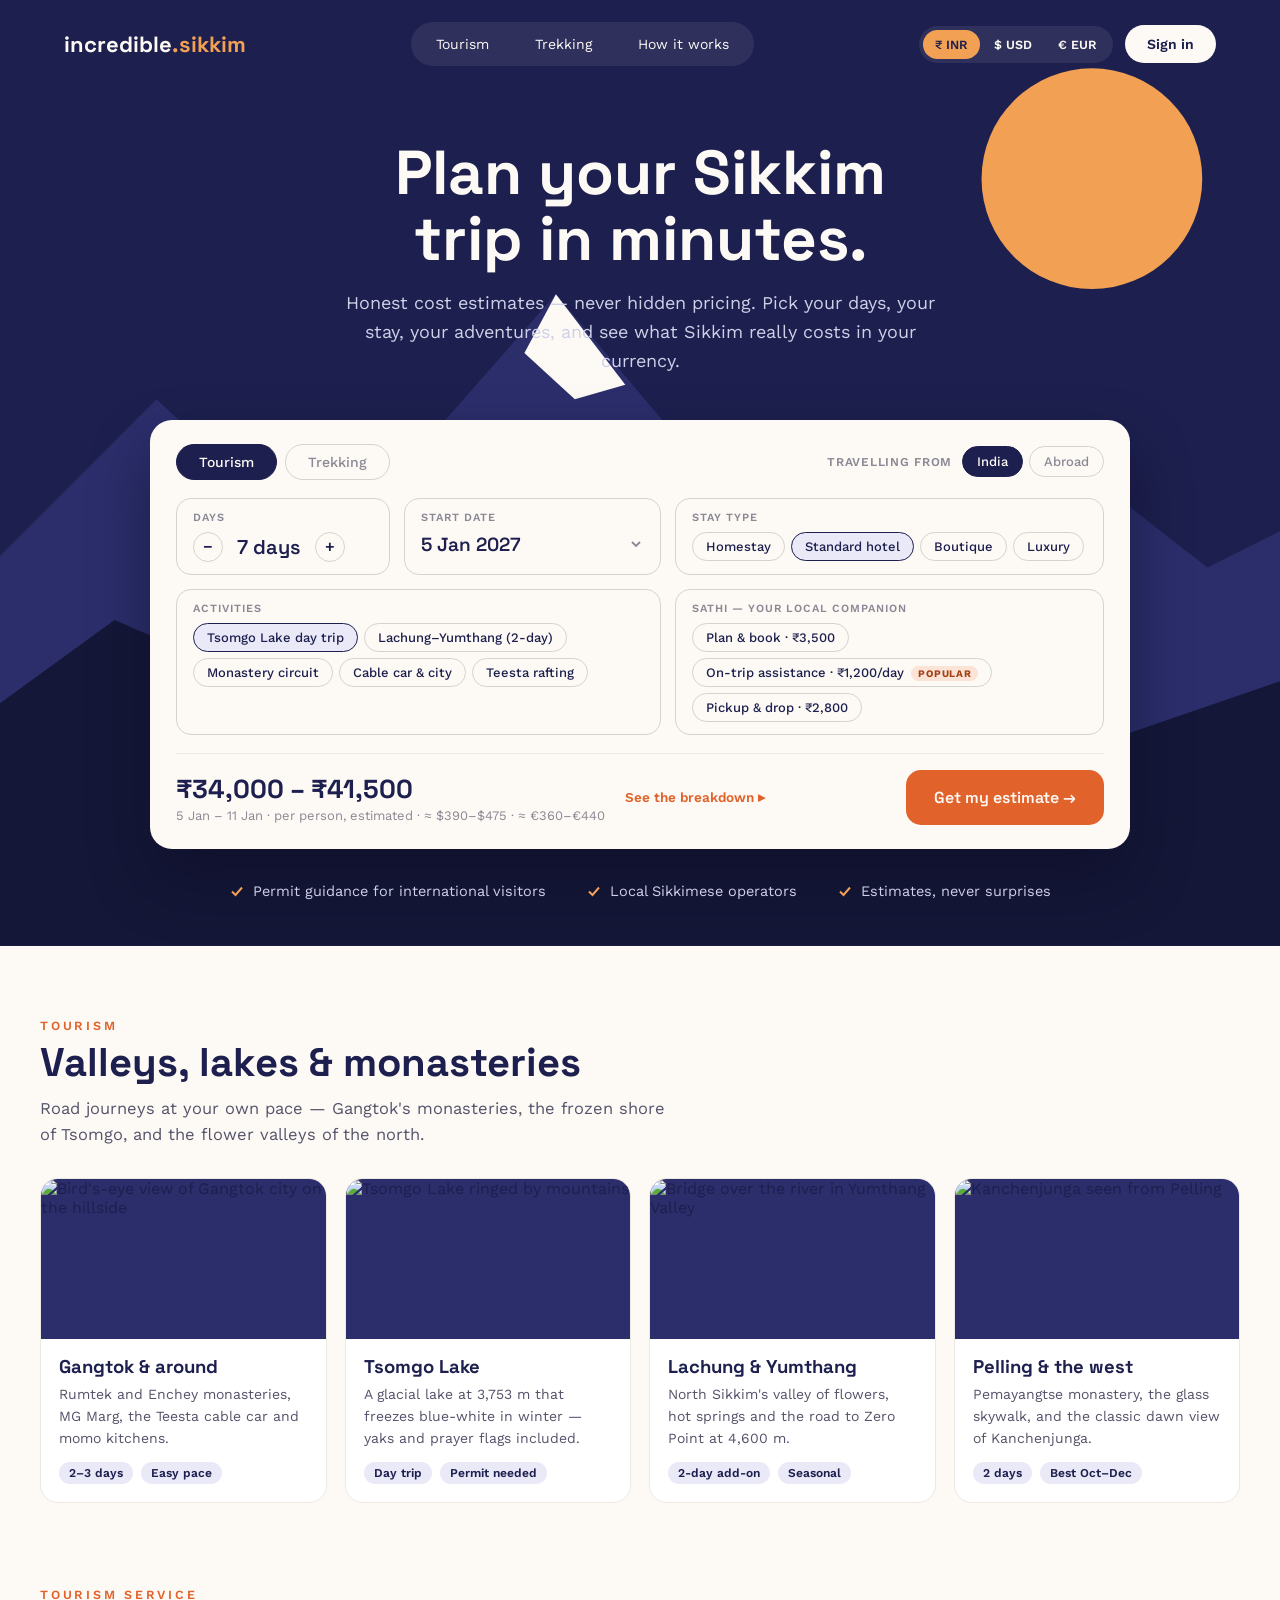
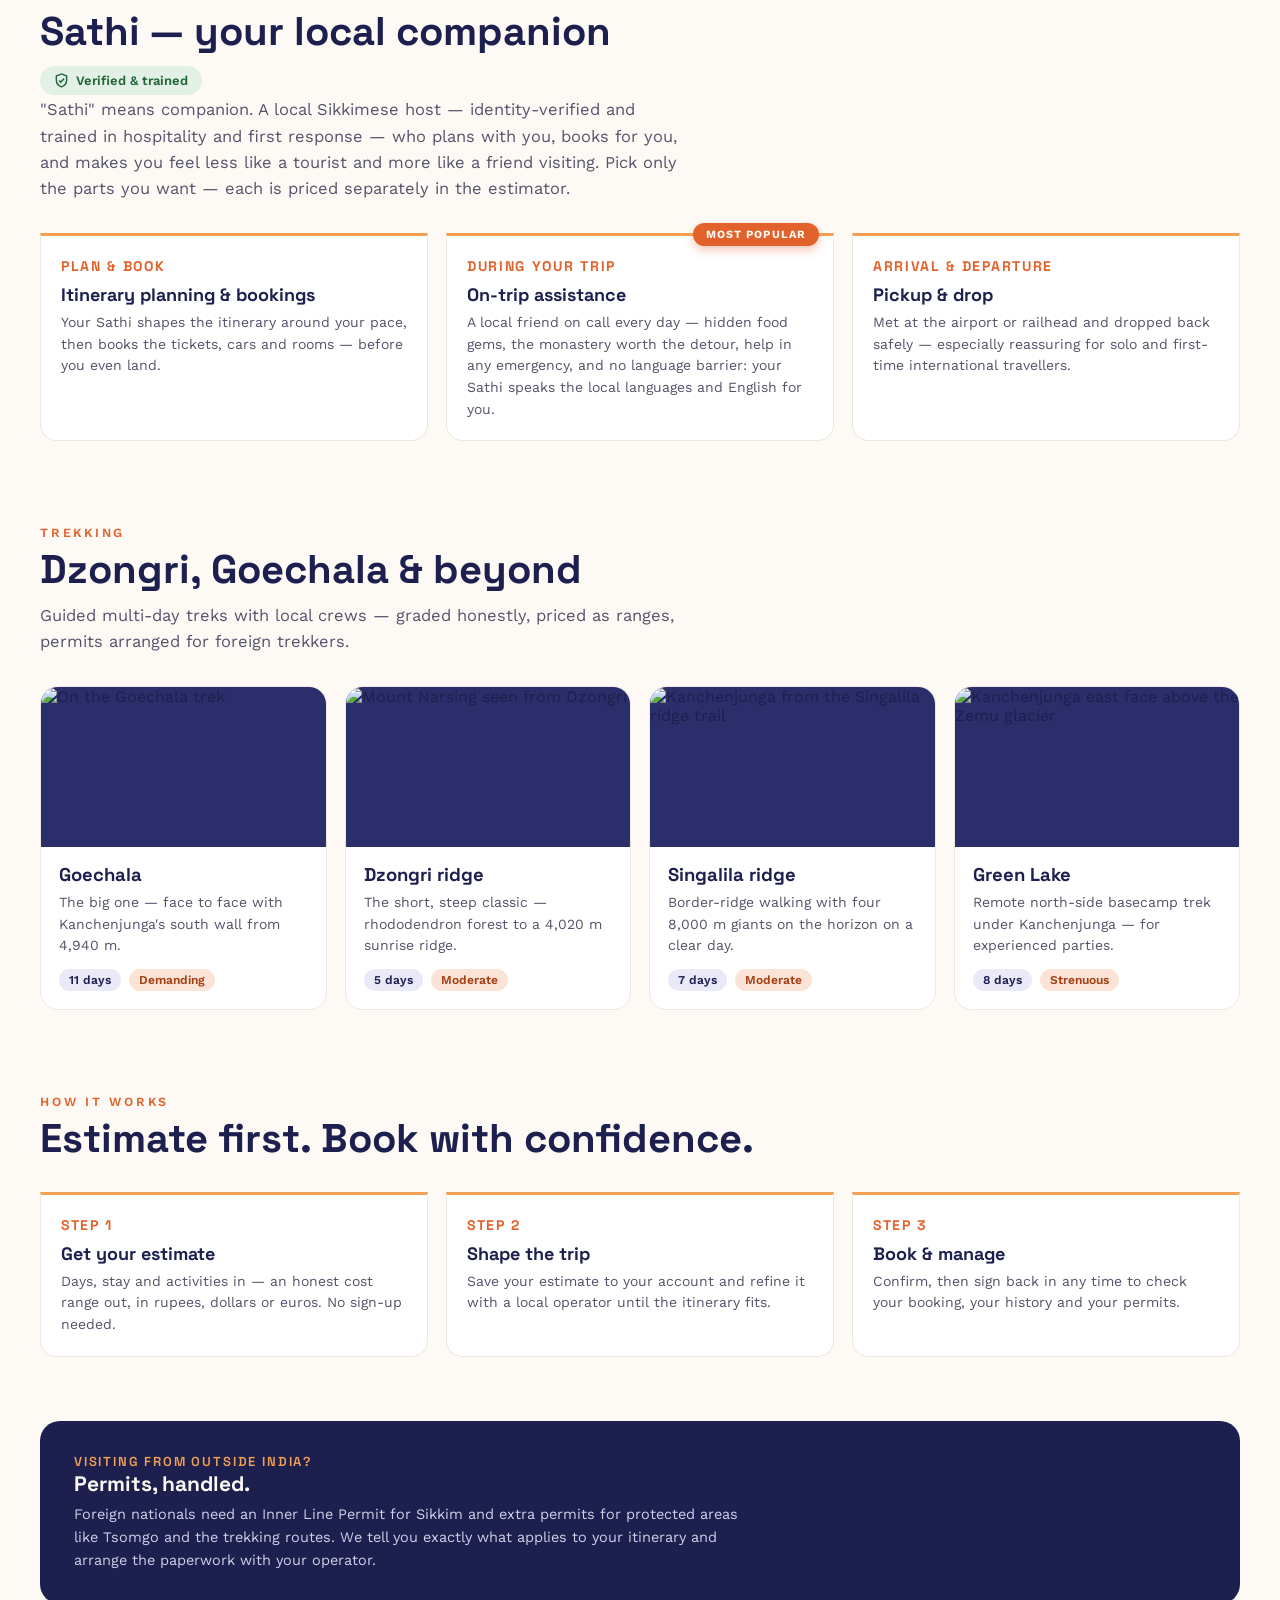
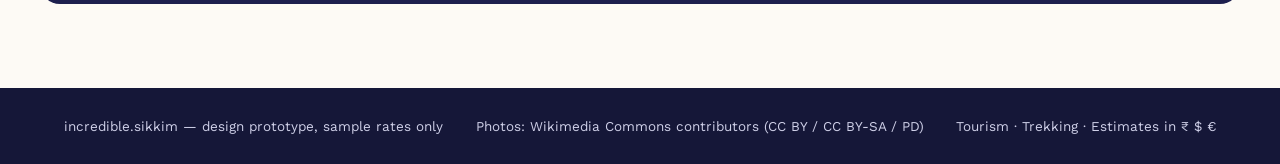
==== index.html @ 3a586e2d "Design prototype: homepage + trip cost estimator Option B (travel startup) direction: working estima" ====
<!doctype html>
<html lang="en">
<head>
<meta charset="utf-8">
<meta name="viewport" content="width=device-width, initial-scale=1">
<title>incredible.sikkim — Prototype</title>
<link rel="stylesheet" href="https://fonts.googleapis.com/css2?family=Space+Grotesk:wght@400;500;600;700&family=Work+Sans:wght@400;500;600&display=swap">
<style>
  :root {
    --night: #1d1f4e; --night-deep: #151738; --night-mid: #2b2e6b;
    --cream: #fdfaf5; --ink: #1d1f4e; --lavender: #cfd0e8;
    --sun: #f2a154; --coral: #e2622b; --line: #d5d3ce; --muted: #8a8894;
    --chip: #e9e9f7;
  }
  * { box-sizing: border-box; }
  body { margin: 0; background: var(--cream); color: var(--ink); font-family: 'Work Sans', 'Helvetica Neue', sans-serif; }
  h1, h2, h3, .num { font-family: 'Space Grotesk', sans-serif; }
  a { color: inherit; text-decoration: none; }
  button { font-family: inherit; cursor: pointer; }
  .shell { max-width: 1200px; margin: 0 auto; padding: 0 24px; }

  /* ---------- Header / hero ---------- */
  .sky { background: var(--night); color: var(--cream); position: relative; overflow: hidden; }
  .sky svg.backdrop { position: absolute; inset: 0; width: 100%; height: 100%; }
  .sky > .shell { position: relative; }
  nav { display: flex; align-items: center; justify-content: space-between; gap: 16px; padding: 22px 0; flex-wrap: wrap; }
  .wordmark { font-family: 'Space Grotesk', sans-serif; font-size: 22px; font-weight: 700; }
  .wordmark span { color: var(--sun); }
  .pills { display: flex; gap: 6px; background: rgba(253,250,245,0.08); border-radius: 999px; padding: 5px; }
  .pills a { padding: 9px 20px; border-radius: 999px; font-size: 14px; }
  .pills a:hover { background: rgba(253,250,245,0.14); }
  .nav-right { display: flex; gap: 12px; align-items: center; }
  .currency { display: flex; gap: 2px; background: rgba(253,250,245,0.08); border-radius: 999px; padding: 4px; }
  .currency button { border: 0; background: transparent; color: var(--cream); font-size: 12.5px; font-weight: 600; border-radius: 999px; padding: 7px 12px; }
  .currency button.active { background: var(--sun); color: var(--night); }
  .signin { border: 0; background: var(--cream); color: var(--night); border-radius: 999px; padding: 11px 22px; font-size: 14px; font-weight: 600; }
  .hero { text-align: center; padding: 52px 0 8px 0; display: flex; flex-direction: column; align-items: center; gap: 18px; }
  .hero h1 { font-size: clamp(38px, 5.2vw, 62px); line-height: 1.06; font-weight: 700; margin: 0; max-width: 820px; text-wrap: balance; }
  .hero p { margin: 0; font-size: 18px; line-height: 1.6; color: var(--lavender); max-width: 620px; }

  /* ---------- Estimator ---------- */
  .estimator { position: relative; background: var(--cream); color: var(--ink); border-radius: 22px; padding: 24px 26px; margin: 36px auto 0 auto; max-width: 980px; box-shadow: 0 30px 60px rgba(9,10,32,0.45); display: flex; flex-direction: column; gap: 18px; text-align: left; }
  .mode { display: flex; gap: 8px; flex-wrap: wrap; }
  .mode button, .origin button { border: 1.5px solid var(--line); background: transparent; color: var(--muted); border-radius: 999px; padding: 9px 22px; font-size: 14px; font-weight: 500; }
  .mode button.active, .origin button.active { background: var(--night); border-color: var(--night); color: var(--cream); }
  .origin { margin-left: auto; display: flex; gap: 6px; align-items: center; }
  .origin .lbl { font-size: 12px; color: var(--muted); font-weight: 600; letter-spacing: 0.06em; margin-right: 4px; }
  .origin button { padding: 7px 14px; font-size: 13px; }
  .fields { display: grid; grid-template-columns: 1fr 1.2fr 2fr; gap: 14px; }
  .field { border: 1.5px solid var(--line); border-radius: 15px; padding: 12px 16px; display: flex; flex-direction: column; gap: 8px; }
  .field .lbl { font-size: 11px; font-weight: 600; letter-spacing: 0.09em; color: var(--muted); }
  .stepper { display: flex; align-items: center; gap: 14px; }
  .stepper button { width: 30px; height: 30px; border-radius: 999px; border: 1.5px solid var(--line); background: transparent; font-size: 16px; font-weight: 600; color: var(--ink); line-height: 1; }
  .stepper .num { font-size: 20px; font-weight: 600; min-width: 64px; }
  .opts { display: flex; gap: 6px; flex-wrap: wrap; }
  .opts button { border: 1.5px solid var(--line); background: transparent; border-radius: 999px; padding: 6px 13px; font-size: 13px; font-weight: 500; color: var(--ink); }
  .opts button.active { background: var(--chip); border-color: var(--night); }
  .est-foot { display: flex; align-items: center; gap: 20px; border-top: 1.5px solid #eceae4; padding-top: 16px; flex-wrap: wrap; }
  .est-total { display: flex; flex-direction: column; gap: 2px; }
  .est-total .num { font-size: 26px; font-weight: 700; }
  .est-total .sub { font-size: 13px; color: var(--muted); }
  .breakdown-toggle { border: 0; background: transparent; font-size: 13.5px; font-weight: 600; color: var(--coral); padding: 0; }
  .cta { margin-left: auto; border: 0; background: var(--coral); color: var(--cream); border-radius: 15px; padding: 17px 28px; font-family: 'Space Grotesk', sans-serif; font-size: 16px; font-weight: 600; }
  .cta:hover { background: #c9531f; }
  .breakdown { display: none; border-top: 1.5px dashed #eceae4; padding-top: 14px; }
  .breakdown.open { display: block; }
  .breakdown table { width: 100%; border-collapse: collapse; font-size: 14px; }
  .breakdown td { padding: 5px 0; }
  .breakdown td:last-child { text-align: right; font-variant-numeric: tabular-nums; font-weight: 500; }
  .breakdown .fine { font-size: 12.5px; color: var(--muted); padding-top: 10px; line-height: 1.5; }
  .trust { position: relative; display: flex; justify-content: center; gap: 40px; padding: 34px 0 46px 0; font-size: 14.5px; color: var(--lavender); flex-wrap: wrap; }
  .trust span { display: flex; align-items: center; gap: 8px; }

  /* ---------- Content sections ---------- */
  section.block { padding: 72px 0 12px 0; }
  .block .kicker { font-size: 12.5px; letter-spacing: 0.22em; font-weight: 600; color: var(--coral); }
  .block h2 { font-size: clamp(28px, 3.4vw, 40px); margin: 8px 0 10px 0; line-height: 1.12; }
  .block .lede { font-size: 16.5px; line-height: 1.6; color: #55536a; max-width: 640px; margin: 0; }
  .cards { display: grid; grid-template-columns: repeat(auto-fit, minmax(240px, 1fr)); gap: 18px; margin-top: 30px; }
  .card { background: #fff; border: 1.5px solid #ece9e2; border-radius: 18px; overflow: hidden; display: flex; flex-direction: column; }
  .card .art { aspect-ratio: 16 / 9; display: block; width: 100%; object-fit: cover; background: var(--night-mid); }
  .card .body { padding: 16px 18px 18px 18px; display: flex; flex-direction: column; gap: 6px; }
  .card h3 { margin: 0; font-size: 18.5px; }
  .card p { margin: 0; font-size: 14px; line-height: 1.55; color: #55536a; }
  .meta { display: flex; gap: 8px; margin-top: 6px; flex-wrap: wrap; }
  .meta span { font-size: 12px; font-weight: 600; background: var(--chip); border-radius: 999px; padding: 4px 10px; }
  .meta .hard { background: #fbe3d6; color: #a33f12; }

  .steps { display: grid; grid-template-columns: repeat(auto-fit, minmax(240px, 1fr)); gap: 18px; margin-top: 30px; }
  .step { position: relative; border-top: 3px solid var(--sun); background: #fff; border-radius: 0 0 16px 16px; border-left: 1.5px solid #ece9e2; border-right: 1.5px solid #ece9e2; border-bottom: 1.5px solid #ece9e2; padding: 20px; }
  .ribbon { position: absolute; top: -13px; right: 14px; background: var(--coral); color: var(--cream); border-radius: 999px; padding: 5px 13px; font-size: 11px; font-weight: 700; letter-spacing: 0.1em; box-shadow: 0 4px 10px rgba(226,98,43,0.35); }
  .tagrow { display: flex; gap: 10px; align-items: center; margin: 12px 0 2px 0; flex-wrap: wrap; }
  .tagrow span { display: flex; align-items: center; gap: 7px; font-size: 13px; font-weight: 600; color: #23663a; background: #e2f0e6; border-radius: 999px; padding: 7px 14px; }
  .opts .pop { background: #fbe3d6; color: #a33f12; border-radius: 999px; padding: 2px 7px; font-size: 10px; font-weight: 700; letter-spacing: 0.07em; margin-left: 7px; }
  .step .n { font-family: 'Space Grotesk', sans-serif; font-weight: 700; color: var(--coral); font-size: 14px; letter-spacing: 0.12em; }
  .step h3 { margin: 8px 0 6px 0; font-size: 18px; }
  .step p { margin: 0; font-size: 14px; line-height: 1.55; color: #55536a; }

  .permits { background: var(--night); color: var(--cream); border-radius: 20px; padding: 32px 34px; margin-top: 64px; display: flex; gap: 32px; align-items: center; flex-wrap: wrap; }
  .permits h3 { margin: 0 0 6px 0; font-size: 21px; }
  .permits p { margin: 0; font-size: 14.5px; line-height: 1.6; color: var(--lavender); max-width: 680px; }
  .permits .flag { font-family: 'Space Grotesk', sans-serif; font-size: 13px; font-weight: 600; letter-spacing: 0.14em; color: var(--sun); }

  footer { margin-top: 72px; background: var(--night-deep); color: var(--lavender); }
  footer .shell { display: flex; justify-content: space-between; gap: 20px; padding: 30px 24px; font-size: 13.5px; flex-wrap: wrap; }

  .toast { position: fixed; left: 50%; bottom: 28px; transform: translateX(-50%) translateY(80px); background: var(--night); color: var(--cream); border-radius: 12px; padding: 13px 20px; font-size: 14px; box-shadow: 0 12px 30px rgba(9,10,32,0.35); opacity: 0; transition: transform 0.25s ease, opacity 0.25s ease; pointer-events: none; max-width: 90vw; }
  .toast.show { transform: translateX(-50%) translateY(0); opacity: 1; }
  @media (prefers-reduced-motion: reduce) { .toast { transition: none; } }
  button:focus-visible, a:focus-visible { outline: 2px solid var(--sun); outline-offset: 2px; }

  /* ---------- Hero photo-reveal layers ---------- */
  .sky img.reveal { position: absolute; inset: 0; width: 100%; height: 100%; object-fit: cover; object-position: center bottom; filter: brightness(0.9) saturate(1.05); display: none; }
  canvas#scratch { position: absolute; inset: 0; width: 100%; height: 100%; pointer-events: none; display: none; }

  /* ---------- Date field & calendar ---------- */
  .date-btn { border: 0; background: transparent; padding: 0; display: flex; align-items: center; justify-content: space-between; gap: 10px; color: var(--ink); text-align: left; }
  .date-btn .num { font-size: 19px; font-weight: 600; }
  .cal { position: absolute; top: calc(100% + 8px); left: 0; z-index: 40; background: #fff; border: 1.5px solid var(--line); border-radius: 16px; box-shadow: 0 18px 44px rgba(9,10,32,0.18); padding: 14px 16px; width: min(316px, calc(100vw - 72px)); }
  .cal-head { display: flex; align-items: center; justify-content: space-between; margin-bottom: 4px; }
  .cal-head button { border: 1.5px solid var(--line); background: transparent; border-radius: 999px; width: 28px; height: 28px; font-size: 15px; line-height: 1; color: var(--ink); }
  .cal-title { font-family: 'Space Grotesk', sans-serif; font-weight: 600; font-size: 15px; }
  .cal-season { font-size: 12px; font-weight: 600; margin: 2px 0 8px 0; display: flex; gap: 8px; align-items: center; }
  .cal-season .badge { border-radius: 999px; padding: 3px 10px; background: var(--chip); }
  .cal-season .badge.peak { background: #fbe3d6; color: #a33f12; }
  .cal-season .badge.low { background: #e2f0e6; color: #23663a; }
  .cal-grid { display: grid; grid-template-columns: repeat(7, 1fr); gap: 2px; }
  .cal-grid .dow { font-size: 10.5px; font-weight: 600; color: var(--muted); text-align: center; padding: 4px 0; letter-spacing: 0.05em; }
  .cal-grid .dow.we, .cal-grid button.we { color: #a33f12; }
  .cal-grid button { border: 0; background: transparent; border-radius: 9px; font-size: 13px; padding: 7px 0; color: var(--ink); font-variant-numeric: tabular-nums; }
  .cal-grid button.we { background: #fdf1e9; }
  .cal-grid button:hover { outline: 1.5px solid var(--night); }
  .cal-grid button.sel { background: var(--night); color: var(--cream); }
  .cal-grid button:disabled { color: #c9c6bd; background: transparent; }
  .cal-foot { font-size: 11.5px; color: var(--muted); margin-top: 8px; line-height: 1.5; }

  @media (max-width: 860px) {
    .fields { grid-template-columns: 1fr; }
    .fields > .field { grid-column: auto !important; }
    .origin { margin-left: 0; }
    .pills { order: 3; width: 100%; justify-content: center; }
    .trust { gap: 18px; }
  }
  @media (max-width: 560px) {
    .shell { padding-left: 18px; padding-right: 18px; }
    nav { padding: 16px 0; gap: 10px; }
    .pills a { padding: 8px 14px; font-size: 13px; }
    .currency button { padding: 6px 9px; font-size: 11.5px; }
    .signin { padding: 10px 16px; font-size: 13.5px; }
    .hero { padding-top: 34px; gap: 14px; }
    .hero p { font-size: 16px; }
    .estimator { padding: 18px 16px; margin-top: 28px; border-radius: 18px; }
    .origin .lbl { display: none; }
    .est-foot { flex-direction: column; align-items: stretch; gap: 12px; }
    .breakdown-toggle { text-align: left; }
    .cta { margin-left: 0; text-align: center; }
    .trust { flex-direction: column; align-items: flex-start; gap: 12px; padding: 26px 0 34px 0; }
    section.block { padding: 52px 0 8px 0; }
    .permits { padding: 24px 22px; margin-top: 44px; }
    footer .shell { flex-direction: column; gap: 8px; }
  }
</style>
</head>
<body>

<div class="sky">
  <svg class="backdrop" viewBox="0 0 1440 900" preserveAspectRatio="xMidYMax slice" xmlns="http://www.w3.org/2000/svg" aria-hidden="true">
    <rect width="1440" height="900" fill="#1d1f4e"></rect>
    <circle cx="1150" cy="170" r="105" fill="#f2a154"></circle>
    <path d="M0 640 L260 380 L420 530 L640 280 L860 540 L1080 400 L1260 540 L1440 450 L1440 900 L0 900 Z" fill="#2b2e6b"></path>
    <path d="M640 280 L706 366 L658 380 L610 336 Z" fill="#fdfaf5"></path>
    <path d="M0 750 L220 590 L520 720 L820 580 L1120 720 L1440 610 L1440 900 L0 900 Z" fill="#151738"></path>
  </svg>
  <img class="reveal" id="reveal-img" alt="" aria-hidden="true">
  <canvas id="scratch" aria-hidden="true"></canvas>

  <div class="shell">
    <nav>
      <div class="wordmark">incredible<span>.sikkim</span></div>
      <div class="pills">
        <a href="#tourism">Tourism</a>
        <a href="#trekking">Trekking</a>
        <a href="#how">How it works</a>
      </div>
      <div class="nav-right">
        <div class="currency" role="group" aria-label="Currency">
          <button data-cur="INR" class="active">₹ INR</button>
          <button data-cur="USD">$ USD</button>
          <button data-cur="EUR">€ EUR</button>
        </div>
        <button class="signin" id="signin">Sign in</button>
      </div>
    </nav>

    <div class="hero">
      <h1>Plan your Sikkim trip in&nbsp;minutes.</h1>
      <p>Honest cost estimates — never hidden pricing. Pick your days, your stay, your adventures, and see what Sikkim really costs in your currency.</p>
    </div>

    <div class="estimator" id="estimator">
      <div style="display: flex; flex-wrap: wrap; gap: 10px; align-items: center;">
        <div class="mode" role="group" aria-label="Trip type">
          <button data-mode="tourism" class="active">Tourism</button>
          <button data-mode="trekking">Trekking</button>
        </div>
        <div class="origin" role="group" aria-label="Travelling from">
          <span class="lbl">TRAVELLING FROM</span>
          <button data-origin="india" class="active">India</button>
          <button data-origin="abroad">Abroad</button>
        </div>
      </div>

      <div class="fields">
        <div class="field">
          <span class="lbl">DAYS</span>
          <div class="stepper">
            <button id="days-minus" aria-label="Fewer days">−</button>
            <span class="num" id="days-num">7 days</span>
            <button id="days-plus" aria-label="More days">+</button>
          </div>
        </div>
        <div class="field" id="date-field" style="position: relative;">
          <span class="lbl">START DATE</span>
          <button class="date-btn" id="date-btn" aria-haspopup="dialog">
            <span class="num" id="date-txt">—</span>
            <svg width="16" height="16" viewBox="0 0 16 16" xmlns="http://www.w3.org/2000/svg" aria-hidden="true"><path d="M4 6 L8 10 L12 6" fill="none" stroke="#8a8894" stroke-width="1.8"></path></svg>
          </button>
          <div class="cal" id="cal" hidden></div>
        </div>
        <div class="field">
          <span class="lbl">STAY TYPE</span>
          <div class="opts" id="stay-opts"></div>
        </div>
        <div class="field" id="act-field">
          <span class="lbl" id="act-label">ACTIVITIES</span>
          <div class="opts" id="act-opts"></div>
        </div>
        <div class="field" id="comp-field">
          <span class="lbl">SATHI — YOUR LOCAL COMPANION</span>
          <div class="opts" id="comp-opts"></div>
        </div>
      </div>

      <div class="est-foot">
        <div class="est-total">
          <span class="num" id="est-range">—</span>
          <span class="sub" id="est-sub">per person, estimated</span>
        </div>
        <button class="breakdown-toggle" id="bd-toggle">See the breakdown ▸</button>
        <button class="cta" id="cta">Get my estimate →</button>
      </div>

      <div class="breakdown" id="breakdown">
        <table id="bd-table"></table>
        <div class="fine">Estimates only — real trips vary with season, group size and operator. Figures in this prototype are sample rates; currency conversion is approximate. Exact quotes come from local operators when you book.</div>
      </div>
    </div>

    <div class="trust">
      <span><svg width="16" height="16" viewBox="0 0 16 16" xmlns="http://www.w3.org/2000/svg" aria-hidden="true"><path d="M3 8.5 L6.5 12 L13 4.5" fill="none" stroke="#f2a154" stroke-width="2"></path></svg>Permit guidance for international visitors</span>
      <span><svg width="16" height="16" viewBox="0 0 16 16" xmlns="http://www.w3.org/2000/svg" aria-hidden="true"><path d="M3 8.5 L6.5 12 L13 4.5" fill="none" stroke="#f2a154" stroke-width="2"></path></svg>Local Sikkimese operators</span>
      <span><svg width="16" height="16" viewBox="0 0 16 16" xmlns="http://www.w3.org/2000/svg" aria-hidden="true"><path d="M3 8.5 L6.5 12 L13 4.5" fill="none" stroke="#f2a154" stroke-width="2"></path></svg>Estimates, never surprises</span>
    </div>
  </div>
</div>

<section class="block shell" id="tourism">
  <div class="kicker">TOURISM</div>
  <h2>Valleys, lakes &amp; monasteries</h2>
  <p class="lede">Road journeys at your own pace — Gangtok's monasteries, the frozen shore of Tsomgo, and the flower valleys of the north.</p>
  <div class="cards">
    <div class="card">
      <img class="art" loading="lazy" alt="Bird's-eye view of Gangtok city on the hillside" src="https://upload.wikimedia.org/wikipedia/commons/thumb/9/9e/Bird%27s_eye_view_of_Gangtok_City_from_Ganeshtok.jpg/960px-Bird%27s_eye_view_of_Gangtok_City_from_Ganeshtok.jpg">
      <div class="body">
        <h3>Gangtok &amp; around</h3>
        <p>Rumtek and Enchey monasteries, MG Marg, the Teesta cable car and momo kitchens.</p>
        <div class="meta"><span>2–3 days</span><span>Easy pace</span></div>
      </div>
    </div>
    <div class="card">
      <img class="art" loading="lazy" alt="Tsomgo Lake ringed by mountains" src="https://upload.wikimedia.org/wikipedia/commons/thumb/9/9c/Tsomgo_Lake_%28Changu_Lake%29%2C_East_Sikkim%2C4.jpg/960px-Tsomgo_Lake_%28Changu_Lake%29%2C_East_Sikkim%2C4.jpg">
      <div class="body">
        <h3>Tsomgo Lake</h3>
        <p>A glacial lake at 3,753 m that freezes blue-white in winter — yaks and prayer flags included.</p>
        <div class="meta"><span>Day trip</span><span>Permit needed</span></div>
      </div>
    </div>
    <div class="card">
      <img class="art" loading="lazy" alt="Bridge over the river in Yumthang Valley" src="https://upload.wikimedia.org/wikipedia/commons/thumb/2/2d/Bridge_over_the_river_in_Yumthang_Valley%2C_North_Sikkim%2C_India.jpg/960px-Bridge_over_the_river_in_Yumthang_Valley%2C_North_Sikkim%2C_India.jpg">
      <div class="body">
        <h3>Lachung &amp; Yumthang</h3>
        <p>North Sikkim's valley of flowers, hot springs and the road to Zero Point at 4,600 m.</p>
        <div class="meta"><span>2-day add-on</span><span>Seasonal</span></div>
      </div>
    </div>
    <div class="card">
      <img class="art" loading="lazy" alt="Kanchenjunga seen from Pelling" src="https://upload.wikimedia.org/wikipedia/commons/thumb/b/be/Kanchenjunga_View_from_Pelling_Hotel.jpg/960px-Kanchenjunga_View_from_Pelling_Hotel.jpg">
      <div class="body">
        <h3>Pelling &amp; the west</h3>
        <p>Pemayangtse monastery, the glass skywalk, and the classic dawn view of Kanchenjunga.</p>
        <div class="meta"><span>2 days</span><span>Best Oct–Dec</span></div>
      </div>
    </div>
  </div>
</section>

<section class="block shell" id="sathi">
  <div class="kicker">TOURISM SERVICE</div>
  <h2>Sathi — your local companion</h2>
  <div class="tagrow">
    <span><svg width="15" height="15" viewBox="0 0 16 16" xmlns="http://www.w3.org/2000/svg" aria-hidden="true"><path d="M8 1 L13.5 3.2 V7.4 C13.5 11 11.2 13.6 8 14.8 C4.8 13.6 2.5 11 2.5 7.4 V3.2 Z" fill="none" stroke="#23663a" stroke-width="1.5"></path><path d="M5.4 8 L7.2 9.8 L10.7 6" fill="none" stroke="#23663a" stroke-width="1.6"></path></svg>Verified &amp; trained</span>
  </div>
  <p class="lede">"Sathi" means companion. A local Sikkimese host — identity-verified and trained in hospitality and first response — who plans with you, books for you, and makes you feel less like a tourist and more like a friend visiting. Pick only the parts you want — each is priced separately in the estimator.</p>
  <div class="steps">
    <div class="step">
      <span class="n">PLAN &amp; BOOK</span>
      <h3>Itinerary planning &amp; bookings</h3>
      <p>Your Sathi shapes the itinerary around your pace, then books the tickets, cars and rooms — before you even land.</p>
    </div>
    <div class="step">
      <span class="ribbon">MOST POPULAR</span>
      <span class="n">DURING YOUR TRIP</span>
      <h3>On-trip assistance</h3>
      <p>A local friend on call every day — hidden food gems, the monastery worth the detour, help in any emergency, and no language barrier: your Sathi speaks the local languages and English for you.</p>
    </div>
    <div class="step">
      <span class="n">ARRIVAL &amp; DEPARTURE</span>
      <h3>Pickup &amp; drop</h3>
      <p>Met at the airport or railhead and dropped back safely — especially reassuring for solo and first-time international travellers.</p>
    </div>
  </div>
</section>

<section class="block shell" id="trekking">
  <div class="kicker">TREKKING</div>
  <h2>Dzongri, Goechala &amp; beyond</h2>
  <p class="lede">Guided multi-day treks with local crews — graded honestly, priced as ranges, permits arranged for foreign trekkers.</p>
  <div class="cards">
    <div class="card">
      <img class="art" loading="lazy" alt="On the Goechala trek" src="https://upload.wikimedia.org/wikipedia/commons/thumb/3/32/Goechala_Trek.jpg/960px-Goechala_Trek.jpg">
      <div class="body">
        <h3>Goechala</h3>
        <p>The big one — face to face with Kanchenjunga's south wall from 4,940 m.</p>
        <div class="meta"><span>11 days</span><span class="hard">Demanding</span></div>
      </div>
    </div>
    <div class="card">
      <img class="art" loading="lazy" alt="Mount Narsing seen from Dzongri" src="https://upload.wikimedia.org/wikipedia/commons/thumb/d/d0/Mt._Narsing_from_Dzongri_DSC04018.jpg/960px-Mt._Narsing_from_Dzongri_DSC04018.jpg">
      <div class="body">
        <h3>Dzongri ridge</h3>
        <p>The short, steep classic — rhododendron forest to a 4,020 m sunrise ridge.</p>
        <div class="meta"><span>5 days</span><span class="hard">Moderate</span></div>
      </div>
    </div>
    <div class="card">
      <img class="art" loading="lazy" alt="Kanchenjunga from the Singalila ridge trail" src="https://upload.wikimedia.org/wikipedia/commons/thumb/b/b3/Mt._Kangchenjunga%2C_Singalila_Ridge_Trail_%288717542696%29.jpg/960px-Mt._Kangchenjunga%2C_Singalila_Ridge_Trail_%288717542696%29.jpg">
      <div class="body">
        <h3>Singalila ridge</h3>
        <p>Border-ridge walking with four 8,000 m giants on the horizon on a clear day.</p>
        <div class="meta"><span>7 days</span><span class="hard">Moderate</span></div>
      </div>
    </div>
    <div class="card">
      <img class="art" loading="lazy" alt="Kanchenjunga east face above the Zemu glacier" src="https://upload.wikimedia.org/wikipedia/commons/thumb/c/cd/Kangchenjunga_East_Face_from_Zemu_Glacier.jpg/960px-Kangchenjunga_East_Face_from_Zemu_Glacier.jpg">
      <div class="body">
        <h3>Green Lake</h3>
        <p>Remote north-side basecamp trek under Kanchenjunga — for experienced parties.</p>
        <div class="meta"><span>8 days</span><span class="hard">Strenuous</span></div>
      </div>
    </div>
  </div>
</section>

<section class="block shell" id="how">
  <div class="kicker">HOW IT WORKS</div>
  <h2>Estimate first. Book with confidence.</h2>
  <div class="steps">
    <div class="step">
      <span class="n">STEP 1</span>
      <h3>Get your estimate</h3>
      <p>Days, stay and activities in — an honest cost range out, in rupees, dollars or euros. No sign-up needed.</p>
    </div>
    <div class="step">
      <span class="n">STEP 2</span>
      <h3>Shape the trip</h3>
      <p>Save your estimate to your account and refine it with a local operator until the itinerary fits.</p>
    </div>
    <div class="step">
      <span class="n">STEP 3</span>
      <h3>Book &amp; manage</h3>
      <p>Confirm, then sign back in any time to check your booking, your history and your permits.</p>
    </div>
  </div>

  <div class="permits">
    <div>
      <div class="flag">VISITING FROM OUTSIDE INDIA?</div>
      <h3>Permits, handled.</h3>
      <p>Foreign nationals need an Inner Line Permit for Sikkim and extra permits for protected areas like Tsomgo and the trekking routes. We tell you exactly what applies to your itinerary and arrange the paperwork with your operator.</p>
    </div>
  </div>
</section>

<footer>
  <div class="shell">
    <span>incredible.sikkim — design prototype, sample rates only</span>
    <span>Photos: Wikimedia Commons contributors (CC BY / CC BY-SA / PD)</span>
    <span>Tourism · Trekking · Estimates in ₹ $ €</span>
  </div>
</footer>

<div class="toast" id="toast" role="status"></div>

<script>
  var start = new Date(); start.setDate(start.getDate() + 30);
  var state = { mode: 'tourism', origin: 'india', days: 7, currency: 'INR', stay: 'standard', acts: ['tsomgo'], comp: [], start: start, calMonth: new Date(start.getFullYear(), start.getMonth(), 1) };

  // Sample seasonal pricing: monthly factor on stay + daily costs, weekends +15%.
  var SEASON = [
    { f: 0.90, tag: 'Quiet winter', cls: 'low' },  { f: 0.90, tag: 'Quiet winter', cls: 'low' },
    { f: 1.10, tag: 'Rhododendron spring', cls: '' }, { f: 1.15, tag: 'Spring peak', cls: 'peak' },
    { f: 1.10, tag: 'Late spring', cls: '' },      { f: 0.85, tag: 'Monsoon', cls: 'low' },
    { f: 0.80, tag: 'Monsoon', cls: 'low' },       { f: 0.80, tag: 'Monsoon', cls: 'low' },
    { f: 1.00, tag: 'Clearing skies', cls: '' },   { f: 1.25, tag: 'Autumn peak', cls: 'peak' },
    { f: 1.20, tag: 'Autumn peak', cls: 'peak' },  { f: 1.10, tag: 'Festive winter', cls: '' }
  ];
  var WEEKEND_FACTOR = 1.15;

  var COMPANION = [
    { id: 'plan', label: 'Plan & book', cost: 3500, perDay: false },
    { id: 'assist', label: 'On-trip assistance', cost: 1200, perDay: true },
    { id: 'pickup', label: 'Pickup & drop', cost: 2800, perDay: false }
  ];

  var STAYS = {
    tourism: [
      { id: 'homestay', label: 'Homestay', perNight: 2200 },
      { id: 'standard', label: 'Standard hotel', perNight: 3800 },
      { id: 'boutique', label: 'Boutique', perNight: 7000 },
      { id: 'luxury', label: 'Luxury', perNight: 13000 }
    ],
    trekking: [
      { id: 'camp-std', label: 'Standard camp', perNight: 4800 },
      { id: 'camp-comfort', label: 'Comfort camp', perNight: 6500 },
      { id: 'teahouse', label: 'Teahouse mix', perNight: 4000 }
    ]
  };

  var ACTS = {
    tourism: [
      { id: 'tsomgo', label: 'Tsomgo Lake day trip', cost: 3500 },
      { id: 'north', label: 'Lachung–Yumthang (2-day)', cost: 8000 },
      { id: 'monasteries', label: 'Monastery circuit', cost: 1500 },
      { id: 'cablecar', label: 'Cable car & city', cost: 800 },
      { id: 'rafting', label: 'Teesta rafting', cost: 1800 }
    ],
    trekking: [
      { id: 'gear', label: 'Gear rental', cost: 2500 },
      { id: 'porter', label: 'Personal porter', cost: 4500 },
      { id: 'acclim', label: 'Extra acclimatisation day', cost: 5200 },
      { id: 'darjeeling', label: 'Darjeeling extension', cost: 6000 }
    ]
  };

  // Sample per-person daily cost for shared transport and meals (tourism only;
  // trek packages already include food and crew).
  var TRANSPORT_FOOD_PER_DAY = 1800;
  var PERMITS = { tourism: { india: 500, abroad: 2500 }, trekking: { india: 1500, abroad: 4500 } };
  var RATES = { INR: 1, USD: 1 / 88, EUR: 1 / 95 };
  var SYMBOL = { INR: '₹', USD: '$', EUR: '€' };

  function fmt(inr, cur) {
    var v = inr * RATES[cur];
    var rounded = cur === 'INR' ? Math.round(v / 500) * 500 : Math.round(v / 5) * 5;
    return SYMBOL[cur] + rounded.toLocaleString(cur === 'INR' ? 'en-IN' : 'en-US');
  }
  function fmtExact(inr, cur) {
    var v = Math.round(inr * RATES[cur]);
    return SYMBOL[cur] + v.toLocaleString(cur === 'INR' ? 'en-IN' : 'en-US');
  }

  function tripDates() {
    var ds = [];
    for (var i = 0; i < state.days; i++) {
      var d = new Date(state.start); d.setDate(d.getDate() + i); ds.push(d);
    }
    return ds;
  }

  function seasonInfo() {
    var ds = tripDates(), sum = 0, weekends = 0;
    ds.forEach(function (d) {
      var we = d.getDay() === 0 || d.getDay() === 6;
      if (we) weekends++;
      sum += SEASON[d.getMonth()].f * (we ? WEEKEND_FACTOR : 1);
    });
    return { factor: sum / ds.length, weekends: weekends, tag: SEASON[state.start.getMonth()].tag };
  }

  function lines() {
    var stays = STAYS[state.mode], acts = ACTS[state.mode];
    var stay = stays.find(function (s) { return s.id === state.stay; }) || stays[0];
    var nights = Math.max(state.days - 1, 1);
    var out = [];
    var variable = stay.perNight * nights;
    out.push({ label: stay.label + ' × ' + nights + ' nights', inr: variable });
    if (state.mode === 'tourism') {
      var tf = TRANSPORT_FOOD_PER_DAY * state.days;
      variable += tf;
      out.push({ label: 'Shared transport & meals × ' + state.days + ' days', inr: tf });
    } else {
      out.push({ label: 'Guide, crew & meals (in package)', inr: 0 });
    }
    var si = seasonInfo();
    var adj = Math.round((si.factor - 1) * variable);
    if (adj !== 0) {
      out.push({
        label: 'Season & weekends (' + si.tag + (si.weekends ? ', ' + si.weekends + ' weekend day' + (si.weekends > 1 ? 's' : '') : '') + ')',
        inr: adj, signed: true
      });
    }
    state.acts.forEach(function (id) {
      var a = acts.find(function (x) { return x.id === id; });
      if (a) out.push({ label: a.label, inr: a.cost });
    });
    if (state.mode === 'tourism') {
      state.comp.forEach(function (id) {
        var c = COMPANION.find(function (x) { return x.id === id; });
        if (c) out.push({
          label: 'Sathi: ' + c.label + (c.perDay ? ' × ' + state.days + ' days' : ''),
          inr: c.perDay ? c.cost * state.days : c.cost
        });
      });
    }
    out.push({ label: 'Permits & fees (' + (state.origin === 'india' ? 'Indian national' : 'foreign national') + ')', inr: PERMITS[state.mode][state.origin] });
    return out;
  }

  function render() {
    document.querySelectorAll('.mode button').forEach(function (b) { b.classList.toggle('active', b.dataset.mode === state.mode); });
    document.querySelectorAll('.origin button').forEach(function (b) { b.classList.toggle('active', b.dataset.origin === state.origin); });
    document.querySelectorAll('.currency button').forEach(function (b) { b.classList.toggle('active', b.dataset.cur === state.currency); });
    document.getElementById('days-num').textContent = state.days + ' days';

    var stayBox = document.getElementById('stay-opts');
    stayBox.innerHTML = '';
    STAYS[state.mode].forEach(function (s) {
      var b = document.createElement('button');
      b.textContent = s.label;
      b.classList.toggle('active', s.id === state.stay);
      b.onclick = function () { state.stay = s.id; render(); };
      stayBox.appendChild(b);
    });

    document.getElementById('date-txt').textContent = state.start.toLocaleDateString('en-GB', { day: 'numeric', month: 'short', year: 'numeric' });

    document.getElementById('act-label').textContent = state.mode === 'tourism' ? 'ACTIVITIES' : 'ADD-ONS';
    var actBox = document.getElementById('act-opts');
    actBox.innerHTML = '';
    ACTS[state.mode].forEach(function (a) {
      var b = document.createElement('button');
      b.textContent = a.label;
      b.classList.toggle('active', state.acts.indexOf(a.id) !== -1);
      b.onclick = function () {
        var i = state.acts.indexOf(a.id);
        if (i === -1) state.acts.push(a.id); else state.acts.splice(i, 1);
        render();
      };
      actBox.appendChild(b);
    });

    var actField = document.getElementById('act-field');
    var compField = document.getElementById('comp-field');
    if (state.mode === 'tourism') {
      actField.style.gridColumn = 'span 2';
      compField.style.display = '';
      var compBox = document.getElementById('comp-opts');
      compBox.innerHTML = '';
      COMPANION.forEach(function (c) {
        var b = document.createElement('button');
        b.textContent = c.label + ' · ' + fmtExact(c.cost, state.currency) + (c.perDay ? '/day' : '');
        if (c.id === 'assist') {
          var pop = document.createElement('span');
          pop.className = 'pop'; pop.textContent = 'POPULAR';
          b.appendChild(pop);
        }
        b.classList.toggle('active', state.comp.indexOf(c.id) !== -1);
        b.onclick = function () {
          var i = state.comp.indexOf(c.id);
          if (i === -1) state.comp.push(c.id); else state.comp.splice(i, 1);
          render();
        };
        compBox.appendChild(b);
      });
    } else {
      actField.style.gridColumn = '1 / -1';
      compField.style.display = 'none';
    }

    renderCal();

    var all = lines();
    var total = all.reduce(function (t, l) { return t + l.inr; }, 0);
    var lo = total * 0.92, hi = total * 1.12;
    document.getElementById('est-range').textContent = fmt(lo, state.currency) + ' – ' + fmt(hi, state.currency);
    var end = new Date(state.start); end.setDate(end.getDate() + state.days - 1);
    var range = state.start.toLocaleDateString('en-GB', { day: 'numeric', month: 'short' }) + ' – ' + end.toLocaleDateString('en-GB', { day: 'numeric', month: 'short' });
    var others = ['INR', 'USD', 'EUR'].filter(function (c) { return c !== state.currency; })
      .map(function (c) { return '≈ ' + fmt(lo, c) + '–' + fmt(hi, c); }).join(' · ');
    document.getElementById('est-sub').textContent = range + ' · per person, estimated · ' + others;

    var table = document.getElementById('bd-table');
    table.innerHTML = '';
    all.forEach(function (l) {
      var tr = document.createElement('tr');
      var td1 = document.createElement('td'); td1.textContent = l.label;
      var td2 = document.createElement('td');
      if (l.inr === 0) td2.textContent = 'included';
      else if (l.signed) td2.textContent = (l.inr < 0 ? '− ' : '+ ') + fmtExact(Math.abs(l.inr), state.currency);
      else td2.textContent = fmtExact(l.inr, state.currency);
      tr.appendChild(td1); tr.appendChild(td2); table.appendChild(tr);
    });
  }

  function toast(msg) {
    var t = document.getElementById('toast');
    t.textContent = msg;
    t.classList.add('show');
    clearTimeout(t._timer);
    t._timer = setTimeout(function () { t.classList.remove('show'); }, 3200);
  }

  document.querySelectorAll('.mode button').forEach(function (b) {
    b.onclick = function () {
      state.mode = b.dataset.mode;
      state.stay = STAYS[state.mode][state.mode === 'tourism' ? 1 : 0].id;
      state.acts = state.mode === 'tourism' ? ['tsomgo'] : [];
      state.days = state.mode === 'tourism' ? 7 : 5;
      render();
    };
  });
  document.querySelectorAll('.origin button').forEach(function (b) {
    b.onclick = function () { state.origin = b.dataset.origin; render(); };
  });
  document.querySelectorAll('.currency button').forEach(function (b) {
    b.onclick = function () { state.currency = b.dataset.cur; render(); };
  });
  document.getElementById('days-minus').onclick = function () { state.days = Math.max(2, state.days - 1); render(); };
  document.getElementById('days-plus').onclick = function () { state.days = Math.min(21, state.days + 1); render(); };
  document.getElementById('bd-toggle').onclick = function () {
    var bd = document.getElementById('breakdown');
    bd.classList.toggle('open');
    this.textContent = bd.classList.contains('open') ? 'Hide the breakdown ▾' : 'See the breakdown ▸';
  };
  document.getElementById('cta').onclick = function () {
    toast('In the full build this saves your estimate to your account.');
  };
  document.getElementById('signin').onclick = function () {
    toast('Accounts (email login, trip history, bookings) arrive with the full build.');
  };

  /* ---------- Calendar ---------- */
  var calOpen = false;
  var MONTHS = ['January','February','March','April','May','June','July','August','September','October','November','December'];

  function sameDay(a, b) { return a.getFullYear() === b.getFullYear() && a.getMonth() === b.getMonth() && a.getDate() === b.getDate(); }

  function renderCal() {
    var cal = document.getElementById('cal');
    cal.hidden = !calOpen;
    if (!calOpen) return;
    var y = state.calMonth.getFullYear(), m = state.calMonth.getMonth();
    var season = SEASON[m];
    var today = new Date(); today.setHours(0, 0, 0, 0);
    cal.innerHTML = '';

    var head = document.createElement('div'); head.className = 'cal-head';
    var prev = document.createElement('button'); prev.textContent = '‹'; prev.setAttribute('aria-label', 'Previous month');
    prev.onclick = function () { state.calMonth = new Date(y, m - 1, 1); renderCal(); };
    var title = document.createElement('span'); title.className = 'cal-title'; title.textContent = MONTHS[m] + ' ' + y;
    var next = document.createElement('button'); next.textContent = '›'; next.setAttribute('aria-label', 'Next month');
    next.onclick = function () { state.calMonth = new Date(y, m + 1, 1); renderCal(); };
    head.appendChild(prev); head.appendChild(title); head.appendChild(next);
    cal.appendChild(head);

    var badge = document.createElement('div'); badge.className = 'cal-season';
    var b1 = document.createElement('span'); b1.className = 'badge ' + season.cls; b1.textContent = season.tag;
    var b2 = document.createElement('span'); b2.style.color = '#8a8894';
    var pct = Math.round((season.f - 1) * 100);
    b2.textContent = (pct === 0 ? 'base rates' : (pct > 0 ? '+' + pct + '%' : pct + '%') + ' vs base');
    badge.appendChild(b1); badge.appendChild(b2);
    cal.appendChild(badge);

    var grid = document.createElement('div'); grid.className = 'cal-grid';
    ['M','T','W','T','F','S','S'].forEach(function (d, i) {
      var s = document.createElement('span'); s.className = 'dow' + (i >= 5 ? ' we' : ''); s.textContent = d;
      grid.appendChild(s);
    });
    var first = new Date(y, m, 1);
    var lead = (first.getDay() + 6) % 7; // Monday-first offset
    for (var i = 0; i < lead; i++) grid.appendChild(document.createElement('span'));
    var daysIn = new Date(y, m + 1, 0).getDate();
    for (var d = 1; d <= daysIn; d++) {
      (function (d) {
        var date = new Date(y, m, d);
        var b = document.createElement('button');
        b.textContent = d;
        var we = date.getDay() === 0 || date.getDay() === 6;
        if (we) b.classList.add('we');
        if (sameDay(date, state.start)) b.classList.add('sel');
        if (date < today) b.disabled = true;
        b.onclick = function () { state.start = date; calOpen = false; render(); };
        grid.appendChild(b);
      })(d);
    }
    cal.appendChild(grid);

    var foot = document.createElement('div'); foot.className = 'cal-foot';
    foot.textContent = 'Weekend days (tinted) cost about 15% more. Monthly rates vary by season.';
    cal.appendChild(foot);
  }

  document.getElementById('cal').addEventListener('click', function (e) { e.stopPropagation(); });
  document.getElementById('date-btn').onclick = function (e) {
    e.stopPropagation();
    calOpen = !calOpen;
    state.calMonth = new Date(state.start.getFullYear(), state.start.getMonth(), 1);
    renderCal();
  };
  document.addEventListener('click', function (e) {
    if (calOpen && !document.getElementById('date-field').contains(e.target)) { calOpen = false; renderCal(); }
  });

  /* ---------- Landing-page photo reveal ("eraser") ---------- */
  (function () {
    if (window.matchMedia('(prefers-reduced-motion: reduce)').matches) return;
    var PHOTOS = [
      'https://upload.wikimedia.org/wikipedia/commons/thumb/9/94/Kanchenjungha_and.._premonsoon_season_view_from_Pelling_%2C_West_Sikkim.jpg/1920px-Kanchenjungha_and.._premonsoon_season_view_from_Pelling_%2C_West_Sikkim.jpg',
      'https://upload.wikimedia.org/wikipedia/commons/thumb/6/63/Tsomgo_Lake%2C_Sikkim%2C_India.jpg/1920px-Tsomgo_Lake%2C_Sikkim%2C_India.jpg',
      'https://upload.wikimedia.org/wikipedia/commons/thumb/a/ad/Landscape_on_the_way_to_Yumthang_Valley_from_Lachung%2C_North_Sikkim%2C_India_04.jpg/1920px-Landscape_on_the_way_to_Yumthang_Valley_from_Lachung%2C_North_Sikkim%2C_India_04.jpg',
      'https://upload.wikimedia.org/wikipedia/commons/thumb/0/0e/Rumtek_Monastery_01.jpg/1920px-Rumtek_Monastery_01.jpg',
      'https://upload.wikimedia.org/wikipedia/commons/thumb/7/70/Gurudongmar_Lake%2C_India.jpg/1920px-Gurudongmar_Lake%2C_India.jpg'
    ];
    var sky = document.querySelector('.sky');
    var svg = sky.querySelector('svg.backdrop');
    var img = document.getElementById('reveal-img');
    var canvas = document.getElementById('scratch');
    var ctx = canvas.getContext('2d');
    var overlay = null, dpr = Math.min(window.devicePixelRatio || 1, 2);

    img.onload = function () {
      overlay = new Image();
      overlay.onload = function () {
        img.style.display = 'block';
        canvas.style.display = 'block';
        paint();
      };
      overlay.src = 'data:image/svg+xml;charset=utf-8,' + encodeURIComponent(new XMLSerializer().serializeToString(svg));
    };
    var idx;
    try {
      idx = (parseInt(localStorage.getItem('heroPhotoIdx') || '-1', 10) + 1) % PHOTOS.length;
      localStorage.setItem('heroPhotoIdx', String(idx));
    } catch (e) { idx = Math.floor(Math.random() * PHOTOS.length); }
    img.src = PHOTOS[idx];

    function drawOverlay() {
      var w = canvas.width / dpr, h = canvas.height / dpr;
      var scale = Math.max(w / 1440, h / 900);
      var dw = 1440 * scale, dh = 900 * scale;
      ctx.drawImage(overlay, (w - dw) / 2, h - dh, dw, dh);
    }
    function paint() {
      var r = sky.getBoundingClientRect();
      canvas.width = Math.round(r.width * dpr);
      canvas.height = Math.round(r.height * dpr);
      ctx.setTransform(dpr, 0, 0, dpr, 0, 0);
      drawOverlay();
    }
    function erase(x, y) {
      var r = canvas.getBoundingClientRect();
      var cx = x - r.left, cy = y - r.top;
      var rad = 85;
      var g = ctx.createRadialGradient(cx, cy, 0, cx, cy, rad);
      g.addColorStop(0, 'rgba(0,0,0,1)');
      g.addColorStop(0.75, 'rgba(0,0,0,1)');
      g.addColorStop(1, 'rgba(0,0,0,0)');
      ctx.globalCompositeOperation = 'destination-out';
      ctx.fillStyle = g;
      ctx.beginPath();
      ctx.arc(cx, cy, rad, 0, Math.PI * 2);
      ctx.fill();
      ctx.globalCompositeOperation = 'source-over';
    }
    sky.addEventListener('mousemove', function (e) { if (overlay) erase(e.clientX, e.clientY); });
    sky.addEventListener('touchmove', function (e) {
      if (overlay && e.touches.length) erase(e.touches[0].clientX, e.touches[0].clientY);
    }, { passive: true });
    window.addEventListener('resize', function () { if (overlay) paint(); });
  })();

  render();
</script>
</body>
</html>
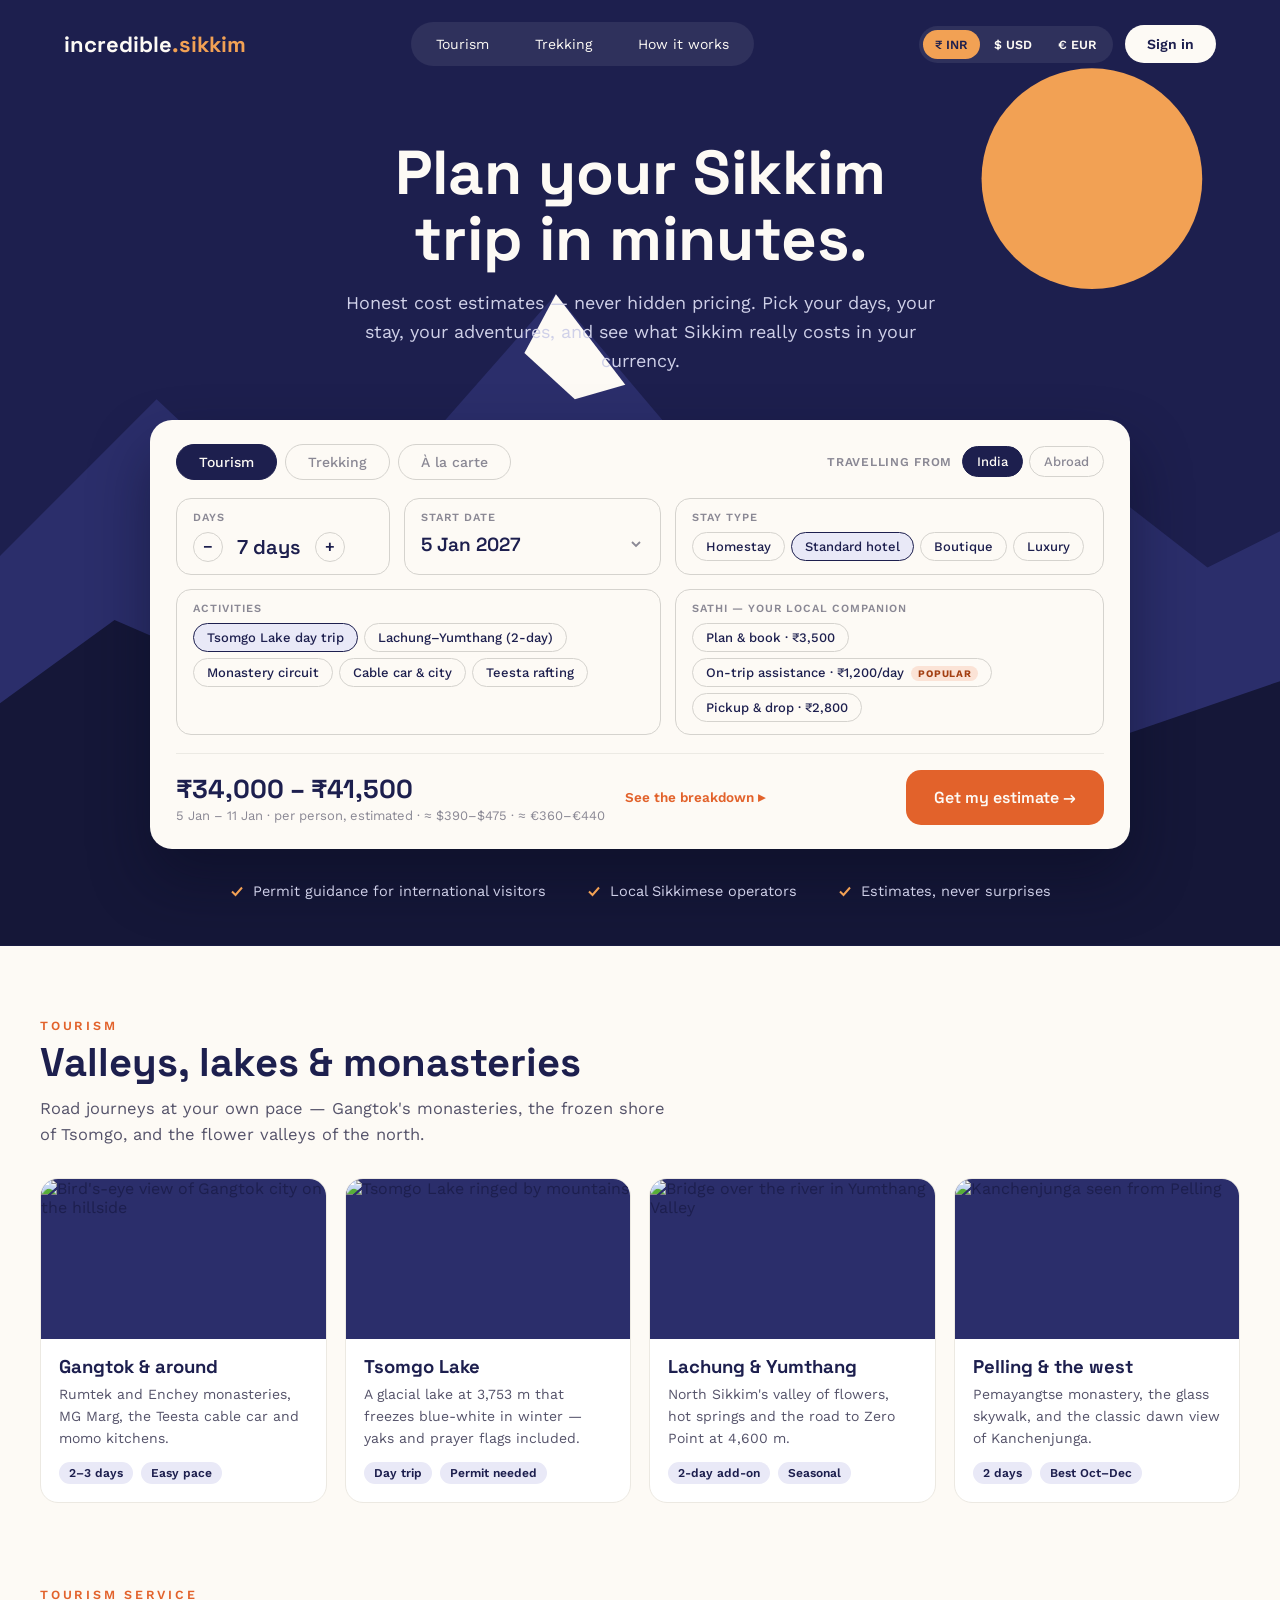
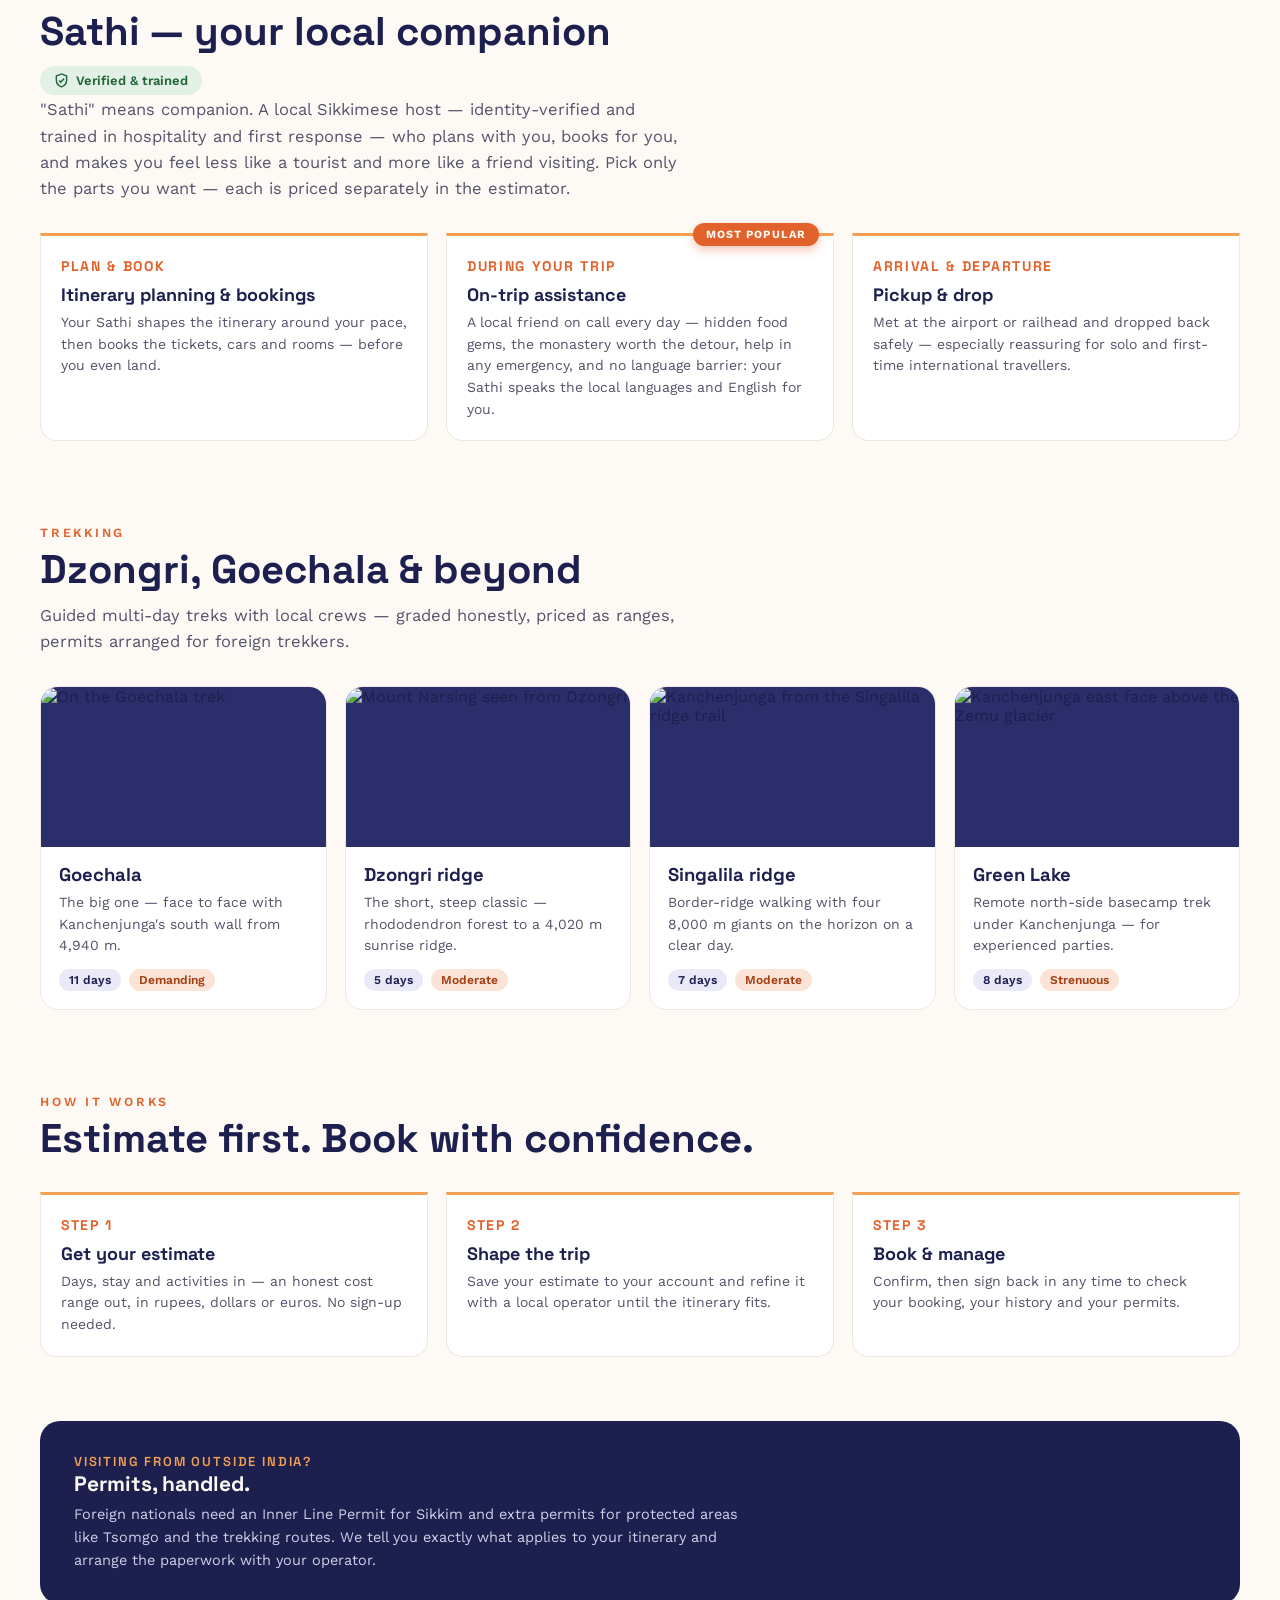
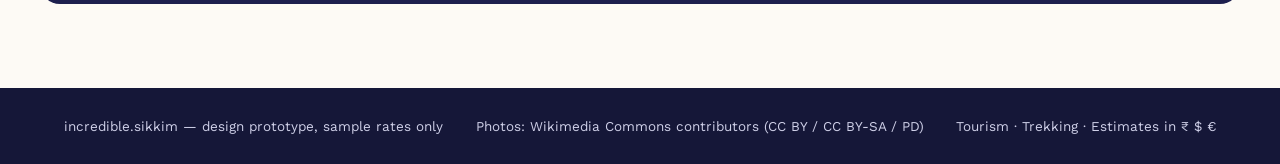
==== commit db1a75f2: "Add À la carte estimator mode Third trip type alongside Tourism and Trekking: single date + number o" ====
--- a/index.html
+++ b/index.html
@@ -55,6 +55,7 @@
   .opts { display: flex; gap: 6px; flex-wrap: wrap; }
   .opts button { border: 1.5px solid var(--line); background: transparent; border-radius: 999px; padding: 6px 13px; font-size: 13px; font-weight: 500; color: var(--ink); }
   .opts button.active { background: var(--chip); border-color: var(--night); }
+  .opts button:disabled { opacity: 0.45; cursor: not-allowed; text-decoration: line-through; }
   .est-foot { display: flex; align-items: center; gap: 20px; border-top: 1.5px solid #eceae4; padding-top: 16px; flex-wrap: wrap; }
   .est-total { display: flex; flex-direction: column; gap: 2px; }
   .est-total .num { font-size: 26px; font-weight: 700; }
@@ -202,6 +203,7 @@
         <div class="mode" role="group" aria-label="Trip type">
           <button data-mode="tourism" class="active">Tourism</button>
           <button data-mode="trekking">Trekking</button>
+          <button data-mode="alacarte">À la carte</button>
         </div>
         <div class="origin" role="group" aria-label="Travelling from">
           <span class="lbl">TRAVELLING FROM</span>
@@ -211,12 +213,20 @@
       </div>
 
       <div class="fields">
-        <div class="field">
+        <div class="field" id="days-field">
           <span class="lbl">DAYS</span>
           <div class="stepper">
             <button id="days-minus" aria-label="Fewer days">−</button>
             <span class="num" id="days-num">7 days</span>
             <button id="days-plus" aria-label="More days">+</button>
+          </div>
+        </div>
+        <div class="field" id="people-field" style="display: none;">
+          <span class="lbl">INDIVIDUALS</span>
+          <div class="stepper">
+            <button id="people-minus" aria-label="Fewer people">−</button>
+            <span class="num" id="people-num">2 people</span>
+            <button id="people-plus" aria-label="More people">+</button>
           </div>
         </div>
         <div class="field" id="date-field" style="position: relative;">
@@ -227,7 +237,7 @@
           </button>
           <div class="cal" id="cal" hidden></div>
         </div>
-        <div class="field">
+        <div class="field" id="stay-field">
           <span class="lbl">STAY TYPE</span>
           <div class="opts" id="stay-opts"></div>
         </div>
@@ -413,7 +423,7 @@
 
 <script>
   var start = new Date(); start.setDate(start.getDate() + 30);
-  var state = { mode: 'tourism', origin: 'india', days: 7, currency: 'INR', stay: 'standard', acts: ['tsomgo'], comp: [], start: start, calMonth: new Date(start.getFullYear(), start.getMonth(), 1) };
+  var state = { mode: 'tourism', origin: 'india', days: 7, people: 2, currency: 'INR', stay: 'standard', acts: ['tsomgo'], comp: [], start: start, calMonth: new Date(start.getFullYear(), start.getMonth(), 1) };
 
   // Sample seasonal pricing: monthly factor on stay + daily costs, weekends +15%.
   var SEASON = [
@@ -459,8 +469,14 @@
       { id: 'porter', label: 'Personal porter', cost: 4500 },
       { id: 'acclim', label: 'Extra acclimatisation day', cost: 5200 },
       { id: 'darjeeling', label: 'Darjeeling extension', cost: 6000 }
+    ],
+    alacarte: [
+      { id: 'cab', label: 'Cab — pickup & drop', cost: 2800, perVehicle: true },
+      { id: 'nathula', label: 'Day tour: Nathula Pass', cost: 4500, perPerson: true, group: 'tour', indiaOnly: true },
+      { id: 'south', label: 'Day tour: South Sikkim', cost: 3200, perPerson: true, group: 'tour' }
     ]
   };
+  var CAB_SEATS = 4; // sample: one cab carries up to 4
 
   // Sample per-person daily cost for shared transport and meals (tourism only;
   // trek packages already include food and crew).
@@ -498,6 +514,33 @@
   }
 
   function lines() {
+    if (state.mode === 'alacarte') {
+      var out2 = [], varSum = 0;
+      state.acts.forEach(function (id) {
+        var a = ACTS.alacarte.find(function (x) { return x.id === id; });
+        if (!a) return;
+        var amt, label = a.label;
+        if (a.perVehicle) {
+          var cabs = Math.ceil(state.people / CAB_SEATS);
+          amt = a.cost * cabs;
+          label += ' (' + cabs + ' cab' + (cabs > 1 ? 's' : '') + ', up to ' + CAB_SEATS + ' seats each)';
+        } else {
+          amt = a.cost * state.people;
+          label += ' × ' + state.people + (a.indiaOnly ? ' (permit included)' : '');
+        }
+        varSum += amt;
+        out2.push({ label: label, inr: amt });
+      });
+      var si2 = seasonInfo();
+      var adj2 = Math.round((si2.factor - 1) * varSum);
+      if (adj2 !== 0 && varSum > 0) {
+        out2.push({
+          label: 'Season & weekend (' + si2.tag + (si2.weekends ? ', weekend day' : '') + ')',
+          inr: adj2, signed: true
+        });
+      }
+      return out2;
+    }
     var stays = STAYS[state.mode], acts = ACTS[state.mode];
     var stay = stays.find(function (s) { return s.id === state.stay; }) || stays[0];
     var nights = Math.max(state.days - 1, 1);
@@ -541,10 +584,17 @@
     document.querySelectorAll('.origin button').forEach(function (b) { b.classList.toggle('active', b.dataset.origin === state.origin); });
     document.querySelectorAll('.currency button').forEach(function (b) { b.classList.toggle('active', b.dataset.cur === state.currency); });
     document.getElementById('days-num').textContent = state.days + ' days';
+    document.getElementById('people-num').textContent = state.people + (state.people > 1 ? ' people' : ' person');
+
+    var alc = state.mode === 'alacarte';
+    document.getElementById('days-field').style.display = alc ? 'none' : '';
+    document.getElementById('people-field').style.display = alc ? '' : 'none';
+    document.getElementById('stay-field').style.display = alc ? 'none' : '';
+    document.querySelector('#date-field .lbl').textContent = alc ? 'DATE' : 'START DATE';
 
     var stayBox = document.getElementById('stay-opts');
     stayBox.innerHTML = '';
-    STAYS[state.mode].forEach(function (s) {
+    (STAYS[state.mode] || []).forEach(function (s) {
       var b = document.createElement('button');
       b.textContent = s.label;
       b.classList.toggle('active', s.id === state.stay);
@@ -554,16 +604,31 @@
 
     document.getElementById('date-txt').textContent = state.start.toLocaleDateString('en-GB', { day: 'numeric', month: 'short', year: 'numeric' });
 
-    document.getElementById('act-label').textContent = state.mode === 'tourism' ? 'ACTIVITIES' : 'ADD-ONS';
+    document.getElementById('act-label').textContent = state.mode === 'tourism' ? 'ACTIVITIES' : (state.mode === 'trekking' ? 'ADD-ONS' : 'OFFERINGS');
     var actBox = document.getElementById('act-opts');
     actBox.innerHTML = '';
     ACTS[state.mode].forEach(function (a) {
       var b = document.createElement('button');
-      b.textContent = a.label;
+      b.textContent = alc
+        ? a.label + ' · ' + fmtExact(a.cost, state.currency) + (a.perVehicle ? '/cab' : '/person')
+        : a.label;
+      var blocked = alc && a.indiaOnly && state.origin === 'abroad';
+      if (blocked) {
+        b.disabled = true;
+        b.title = 'Nathula permits are issued to Indian nationals only';
+      }
       b.classList.toggle('active', state.acts.indexOf(a.id) !== -1);
       b.onclick = function () {
         var i = state.acts.indexOf(a.id);
-        if (i === -1) state.acts.push(a.id); else state.acts.splice(i, 1);
+        if (i === -1) {
+          if (a.group) {
+            state.acts = state.acts.filter(function (id) {
+              var o = ACTS[state.mode].find(function (x) { return x.id === id; });
+              return !(o && o.group === a.group);
+            });
+          }
+          state.acts.push(a.id);
+        } else state.acts.splice(i, 1);
         render();
       };
       actBox.appendChild(b);
@@ -593,7 +658,7 @@
         compBox.appendChild(b);
       });
     } else {
-      actField.style.gridColumn = '1 / -1';
+      actField.style.gridColumn = alc ? '' : '1 / -1';
       compField.style.display = 'none';
     }
 
@@ -604,10 +669,13 @@
     var lo = total * 0.92, hi = total * 1.12;
     document.getElementById('est-range').textContent = fmt(lo, state.currency) + ' – ' + fmt(hi, state.currency);
     var end = new Date(state.start); end.setDate(end.getDate() + state.days - 1);
-    var range = state.start.toLocaleDateString('en-GB', { day: 'numeric', month: 'short' }) + ' – ' + end.toLocaleDateString('en-GB', { day: 'numeric', month: 'short' });
+    var range = alc
+      ? state.start.toLocaleDateString('en-GB', { day: 'numeric', month: 'short' })
+      : state.start.toLocaleDateString('en-GB', { day: 'numeric', month: 'short' }) + ' – ' + end.toLocaleDateString('en-GB', { day: 'numeric', month: 'short' });
     var others = ['INR', 'USD', 'EUR'].filter(function (c) { return c !== state.currency; })
       .map(function (c) { return '≈ ' + fmt(lo, c) + '–' + fmt(hi, c); }).join(' · ');
-    document.getElementById('est-sub').textContent = range + ' · per person, estimated · ' + others;
+    var basis = alc ? 'for ' + state.people + (state.people > 1 ? ' people' : ' person') + ', estimated' : 'per person, estimated';
+    document.getElementById('est-sub').textContent = range + ' · ' + basis + ' · ' + others;
 
     var table = document.getElementById('bd-table');
     table.innerHTML = '';
@@ -633,20 +701,34 @@
   document.querySelectorAll('.mode button').forEach(function (b) {
     b.onclick = function () {
       state.mode = b.dataset.mode;
-      state.stay = STAYS[state.mode][state.mode === 'tourism' ? 1 : 0].id;
-      state.acts = state.mode === 'tourism' ? ['tsomgo'] : [];
-      state.days = state.mode === 'tourism' ? 7 : 5;
+      if (state.mode === 'alacarte') {
+        state.days = 1;
+        state.acts = state.origin === 'india' ? ['cab', 'nathula'] : ['cab', 'south'];
+      } else {
+        state.stay = STAYS[state.mode][state.mode === 'tourism' ? 1 : 0].id;
+        state.acts = state.mode === 'tourism' ? ['tsomgo'] : [];
+        state.days = state.mode === 'tourism' ? 7 : 5;
+      }
       render();
     };
   });
   document.querySelectorAll('.origin button').forEach(function (b) {
-    b.onclick = function () { state.origin = b.dataset.origin; render(); };
+    b.onclick = function () {
+      state.origin = b.dataset.origin;
+      if (state.origin === 'abroad' && state.mode === 'alacarte' && state.acts.indexOf('nathula') !== -1) {
+        state.acts.splice(state.acts.indexOf('nathula'), 1);
+        toast('Nathula permits are for Indian nationals only — removed from your day. South Sikkim is open to everyone.');
+      }
+      render();
+    };
   });
   document.querySelectorAll('.currency button').forEach(function (b) {
     b.onclick = function () { state.currency = b.dataset.cur; render(); };
   });
   document.getElementById('days-minus').onclick = function () { state.days = Math.max(2, state.days - 1); render(); };
   document.getElementById('days-plus').onclick = function () { state.days = Math.min(21, state.days + 1); render(); };
+  document.getElementById('people-minus').onclick = function () { state.people = Math.max(1, state.people - 1); render(); };
+  document.getElementById('people-plus').onclick = function () { state.people = Math.min(16, state.people + 1); render(); };
   document.getElementById('bd-toggle').onclick = function () {
     var bd = document.getElementById('breakdown');
     bd.classList.toggle('open');
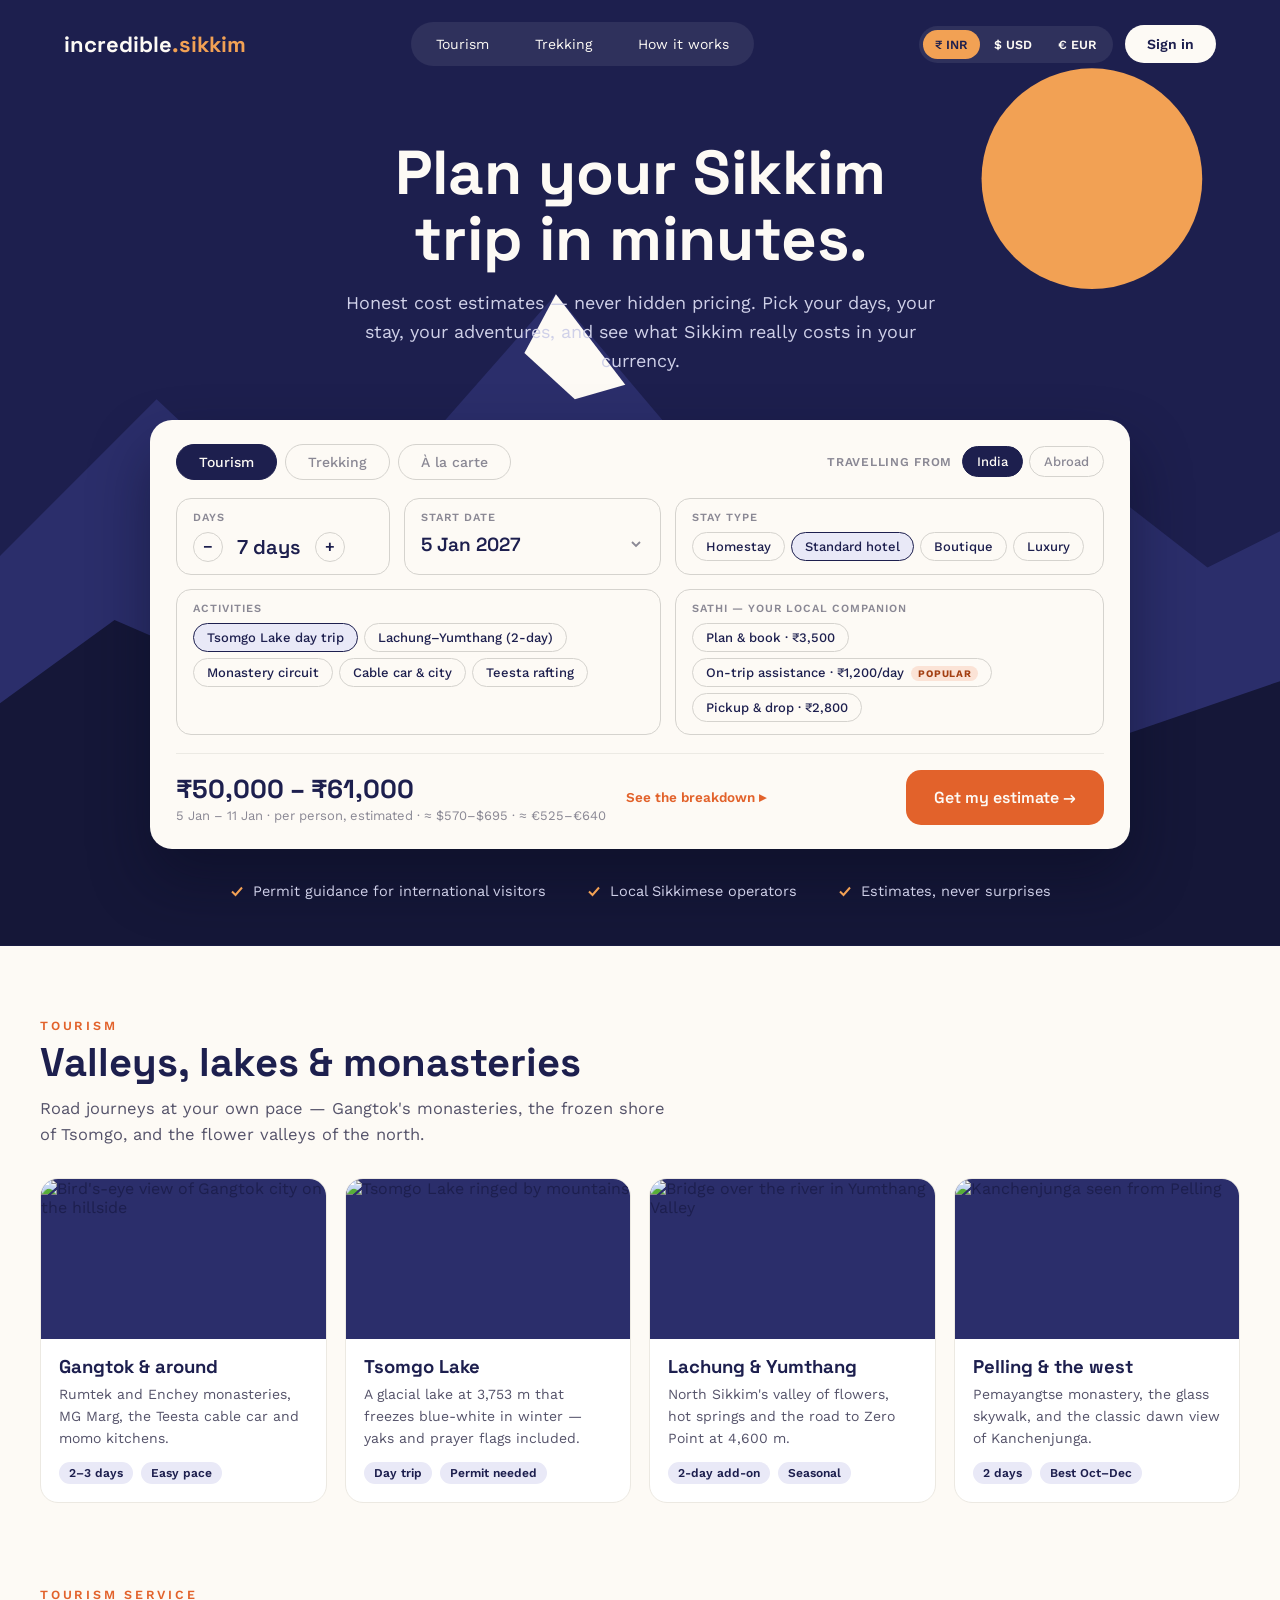
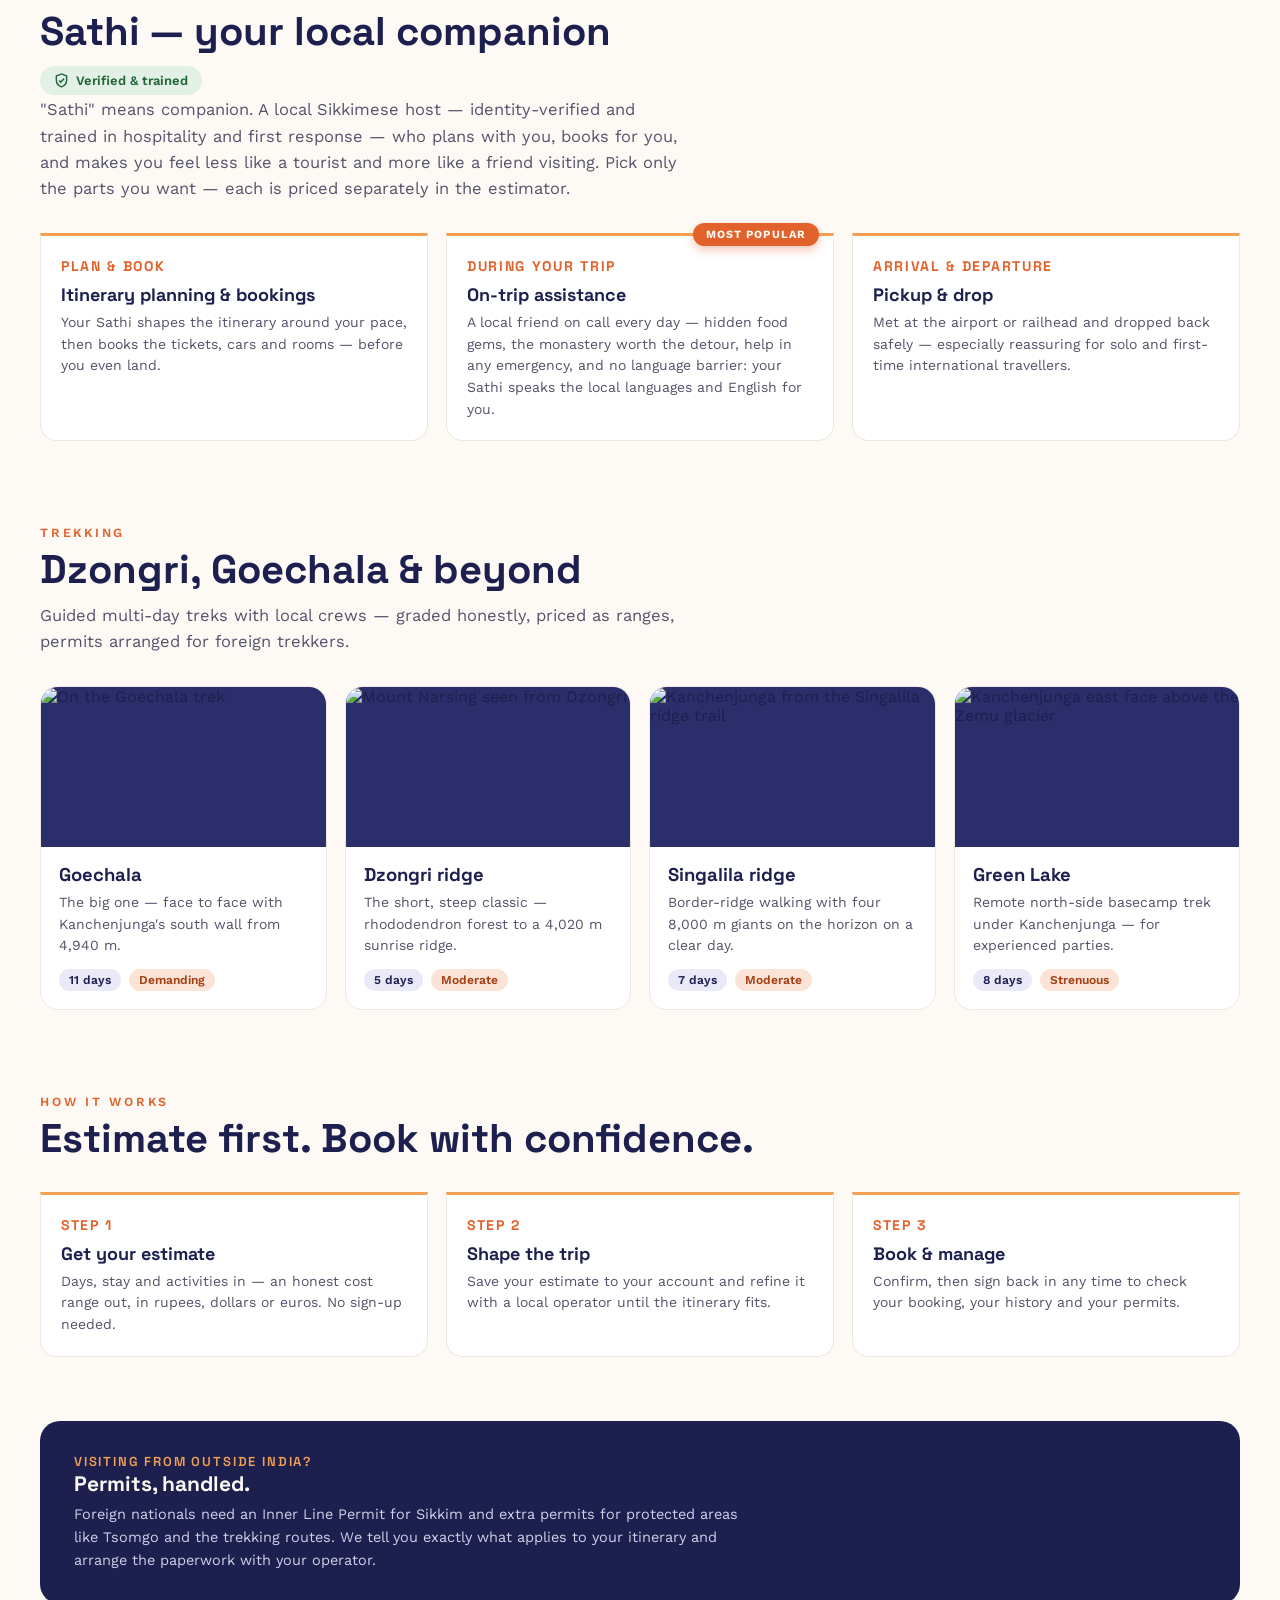
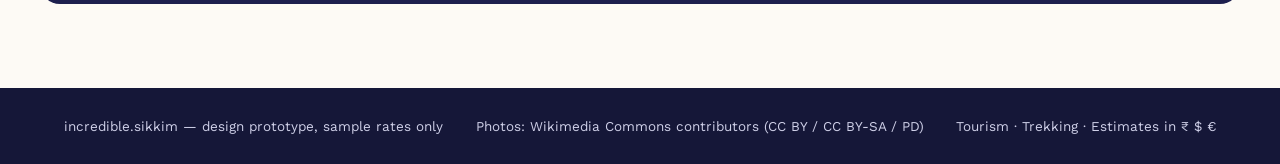
==== commit d9fd1ec4: "Apply real seasonal pricing bands Replace the sample per-month table with per-day bands: - Mar–Jun +" ====
--- a/index.html
+++ b/index.html
@@ -121,15 +121,19 @@
   .cal-head { display: flex; align-items: center; justify-content: space-between; margin-bottom: 4px; }
   .cal-head button { border: 1.5px solid var(--line); background: transparent; border-radius: 999px; width: 28px; height: 28px; font-size: 15px; line-height: 1; color: var(--ink); }
   .cal-title { font-family: 'Space Grotesk', sans-serif; font-weight: 600; font-size: 15px; }
-  .cal-season { font-size: 12px; font-weight: 600; margin: 2px 0 8px 0; display: flex; gap: 8px; align-items: center; }
+  .cal-season { font-size: 11.5px; font-weight: 600; margin: 2px 0 8px 0; display: flex; gap: 6px; align-items: center; flex-wrap: wrap; }
   .cal-season .badge { border-radius: 999px; padding: 3px 10px; background: var(--chip); }
   .cal-season .badge.peak { background: #fbe3d6; color: #a33f12; }
+  .cal-season .badge.festive { background: #f6c7ad; color: #8a2f08; }
   .cal-season .badge.low { background: #e2f0e6; color: #23663a; }
   .cal-grid { display: grid; grid-template-columns: repeat(7, 1fr); gap: 2px; }
   .cal-grid .dow { font-size: 10.5px; font-weight: 600; color: var(--muted); text-align: center; padding: 4px 0; letter-spacing: 0.05em; }
-  .cal-grid .dow.we, .cal-grid button.we { color: #a33f12; }
+  .cal-grid .dow.we { color: #a33f12; }
   .cal-grid button { border: 0; background: transparent; border-radius: 9px; font-size: 13px; padding: 7px 0; color: var(--ink); font-variant-numeric: tabular-nums; }
-  .cal-grid button.we { background: #fdf1e9; }
+  .cal-grid button.s-peak { background: #fdf1e9; }
+  .cal-grid button.s-festive { background: #f9d9c6; }
+  .cal-grid button.s-low { background: #eef6f0; }
+  .cal-grid button.we { font-weight: 700; color: #a33f12; }
   .cal-grid button:hover { outline: 1.5px solid var(--night); }
   .cal-grid button.sel { background: var(--night); color: var(--cream); }
   .cal-grid button:disabled { color: #c9c6bd; background: transparent; }
@@ -426,15 +430,33 @@
   var state = { mode: 'tourism', origin: 'india', days: 7, people: 2, currency: 'INR', stay: 'standard', acts: ['tsomgo'], comp: [], start: start, calMonth: new Date(start.getFullYear(), start.getMonth(), 1) };
 
   // Sample seasonal pricing: monthly factor on stay + daily costs, weekends +15%.
-  var SEASON = [
-    { f: 0.90, tag: 'Quiet winter', cls: 'low' },  { f: 0.90, tag: 'Quiet winter', cls: 'low' },
-    { f: 1.10, tag: 'Rhododendron spring', cls: '' }, { f: 1.15, tag: 'Spring peak', cls: 'peak' },
-    { f: 1.10, tag: 'Late spring', cls: '' },      { f: 0.85, tag: 'Monsoon', cls: 'low' },
-    { f: 0.80, tag: 'Monsoon', cls: 'low' },       { f: 0.80, tag: 'Monsoon', cls: 'low' },
-    { f: 1.00, tag: 'Clearing skies', cls: '' },   { f: 1.25, tag: 'Autumn peak', cls: 'peak' },
-    { f: 1.20, tag: 'Autumn peak', cls: 'peak' },  { f: 1.10, tag: 'Festive winter', cls: '' }
-  ];
+  // Seasonal pricing bands, applied per travel day. Spring peak costs more
+  // when the trip starts within CLOSE_BOOKING_DAYS of the booking date.
+  var BANDS = {
+    holiday: { f: 1.40, tag: 'Holiday peak', cls: 'festive' },
+    spring:  { f: 1.30, fClose: 1.40, tag: 'Spring peak', cls: 'peak' },
+    autumn:  { f: 1.15, tag: 'Autumn & winter', cls: 'peak' },
+    monsoon: { f: 0.80, tag: 'Monsoon', cls: 'low' },
+    quiet:   { f: 0.90, tag: 'Quiet winter', cls: 'low' }
+  };
+  var CLOSE_BOOKING_DAYS = 15;
   var WEEKEND_FACTOR = 1.15;
+
+  function bandFor(date) {
+    var m = date.getMonth(), d = date.getDate();
+    if ((m === 11 && d >= 15) || (m === 0 && d <= 10)) return BANDS.holiday;
+    if (m >= 2 && m <= 5) return BANDS.spring;
+    if (m >= 6 && m <= 8) return BANDS.monsoon;
+    if (m >= 9 || (m === 0 && d <= 15)) return BANDS.autumn;
+    return BANDS.quiet;
+  }
+  function isCloseBooking(tripStart) {
+    var today = new Date(); today.setHours(0, 0, 0, 0);
+    return (tripStart - today) / 86400000 < CLOSE_BOOKING_DAYS;
+  }
+  function bandFactor(band, close) {
+    return close && band.fClose ? band.fClose : band.f;
+  }
 
   var COMPANION = [
     { id: 'plan', label: 'Plan & book', cost: 3500, perDay: false },
@@ -504,13 +526,18 @@
   }
 
   function seasonInfo() {
-    var ds = tripDates(), sum = 0, weekends = 0;
+    var ds = tripDates(), sum = 0, weekends = 0, tags = [], closeHit = false;
+    var close = isCloseBooking(state.start);
     ds.forEach(function (d) {
       var we = d.getDay() === 0 || d.getDay() === 6;
       if (we) weekends++;
-      sum += SEASON[d.getMonth()].f * (we ? WEEKEND_FACTOR : 1);
+      var band = bandFor(d);
+      if (tags.indexOf(band.tag) === -1) tags.push(band.tag);
+      if (close && band.fClose) closeHit = true;
+      sum += bandFactor(band, close) * (we ? WEEKEND_FACTOR : 1);
     });
-    return { factor: sum / ds.length, weekends: weekends, tag: SEASON[state.start.getMonth()].tag };
+    var tag = tags.join(' → ') + (closeHit ? ', booked within ' + CLOSE_BOOKING_DAYS + ' days' : '');
+    return { factor: sum / ds.length, weekends: weekends, tag: tag };
   }
 
   function lines() {
@@ -752,8 +779,8 @@
     cal.hidden = !calOpen;
     if (!calOpen) return;
     var y = state.calMonth.getFullYear(), m = state.calMonth.getMonth();
-    var season = SEASON[m];
     var today = new Date(); today.setHours(0, 0, 0, 0);
+    var daysIn = new Date(y, m + 1, 0).getDate();
     cal.innerHTML = '';
 
     var head = document.createElement('div'); head.className = 'cal-head';
@@ -766,11 +793,21 @@
     cal.appendChild(head);
 
     var badge = document.createElement('div'); badge.className = 'cal-season';
-    var b1 = document.createElement('span'); b1.className = 'badge ' + season.cls; b1.textContent = season.tag;
-    var b2 = document.createElement('span'); b2.style.color = '#8a8894';
-    var pct = Math.round((season.f - 1) * 100);
-    b2.textContent = (pct === 0 ? 'base rates' : (pct > 0 ? '+' + pct + '%' : pct + '%') + ' vs base');
-    badge.appendChild(b1); badge.appendChild(b2);
+    var runs = [];
+    for (var dd = 1; dd <= daysIn; dd++) {
+      var bd = bandFor(new Date(y, m, dd));
+      var last = runs[runs.length - 1];
+      if (last && last.band === bd) last.to = dd; else runs.push({ band: bd, from: dd, to: dd });
+    }
+    runs.forEach(function (r) {
+      var b = document.createElement('span'); b.className = 'badge ' + r.band.cls;
+      var pct = Math.round((r.band.f - 1) * 100);
+      var txt = r.band.tag + ' ' + (pct > 0 ? '+' : '−') + Math.abs(pct) + '%';
+      if (r.band.fClose) txt += ' (+' + Math.round((r.band.fClose - 1) * 100) + '% if booked late)';
+      if (runs.length > 1) txt += ' · ' + r.from + '–' + r.to;
+      b.textContent = txt;
+      badge.appendChild(b);
+    });
     cal.appendChild(badge);
 
     var grid = document.createElement('div'); grid.className = 'cal-grid';
@@ -781,14 +818,17 @@
     var first = new Date(y, m, 1);
     var lead = (first.getDay() + 6) % 7; // Monday-first offset
     for (var i = 0; i < lead; i++) grid.appendChild(document.createElement('span'));
-    var daysIn = new Date(y, m + 1, 0).getDate();
     for (var d = 1; d <= daysIn; d++) {
       (function (d) {
         var date = new Date(y, m, d);
         var b = document.createElement('button');
         b.textContent = d;
+        var band = bandFor(date);
+        b.classList.add('s-' + band.cls);
         var we = date.getDay() === 0 || date.getDay() === 6;
         if (we) b.classList.add('we');
+        var pctDay = Math.round((bandFactor(band, isCloseBooking(date)) * (we ? WEEKEND_FACTOR : 1) - 1) * 100);
+        b.title = band.tag + (we ? ' + weekend' : '') + ': ' + (pctDay >= 0 ? '+' : '−') + Math.abs(pctDay) + '%';
         if (sameDay(date, state.start)) b.classList.add('sel');
         if (date < today) b.disabled = true;
         b.onclick = function () { state.start = date; calOpen = false; render(); };
@@ -798,7 +838,8 @@
     cal.appendChild(grid);
 
     var foot = document.createElement('div'); foot.className = 'cal-foot';
-    foot.textContent = 'Weekend days (tinted) cost about 15% more. Monthly rates vary by season.';
+    foot.textContent = 'Shading shows the season: orange costs more, green costs less. Weekends (bold) add about 15%.'
+      + (m >= 2 && m <= 5 ? ' Spring trips starting within ' + CLOSE_BOOKING_DAYS + ' days of booking cost +40% instead of +30%.' : '');
     cal.appendChild(foot);
   }
 
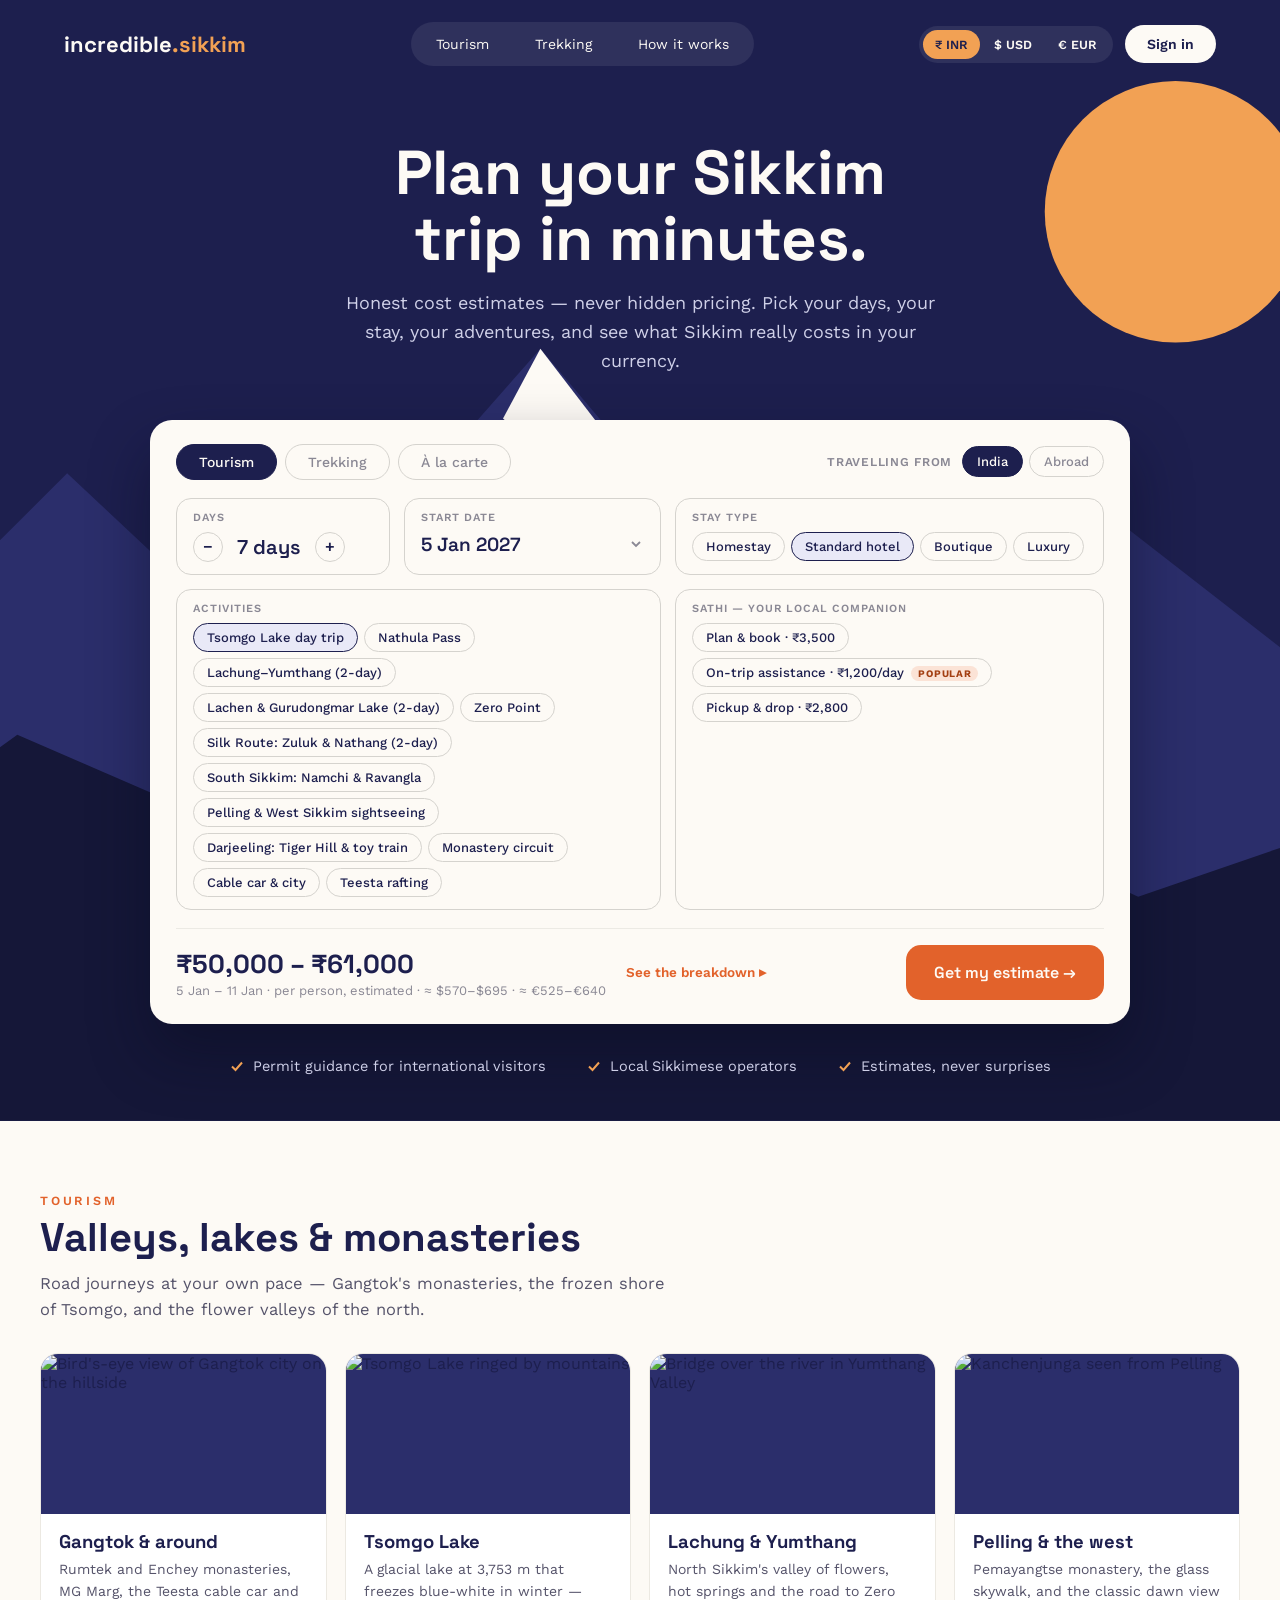
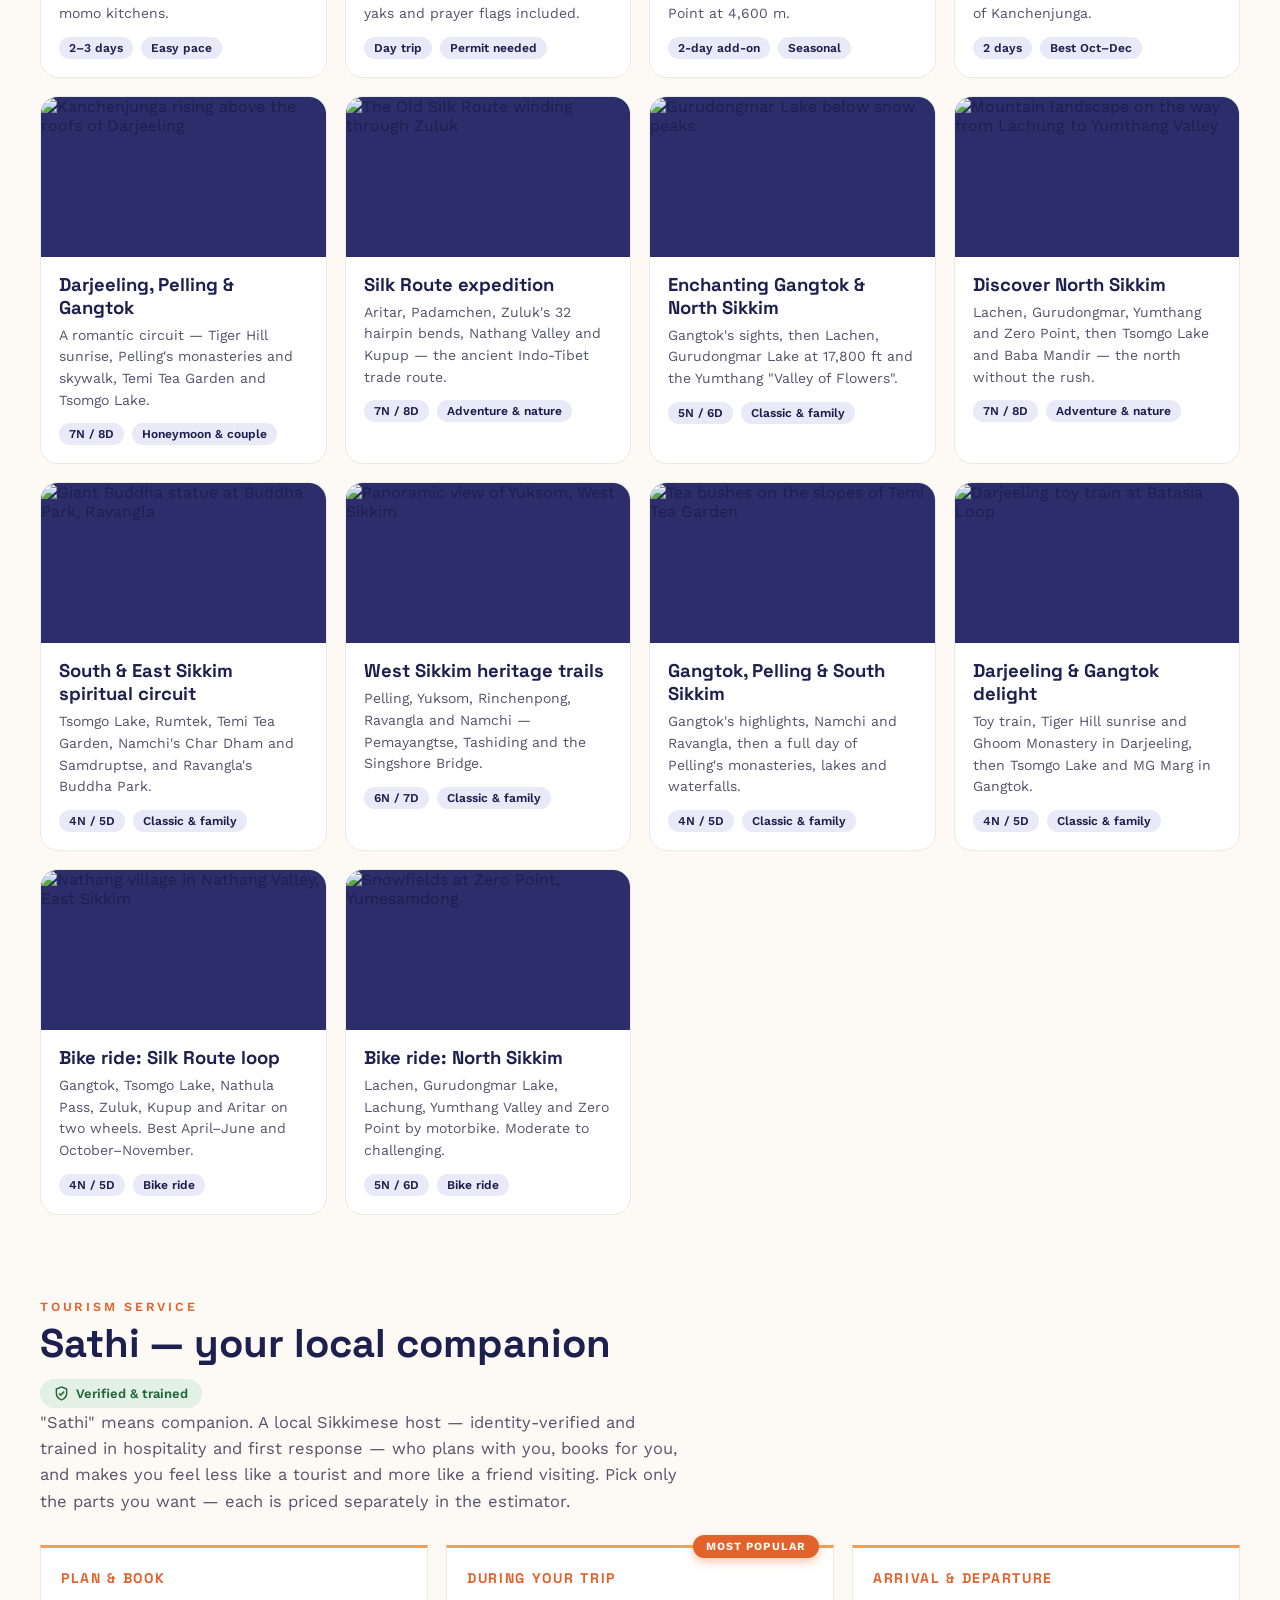
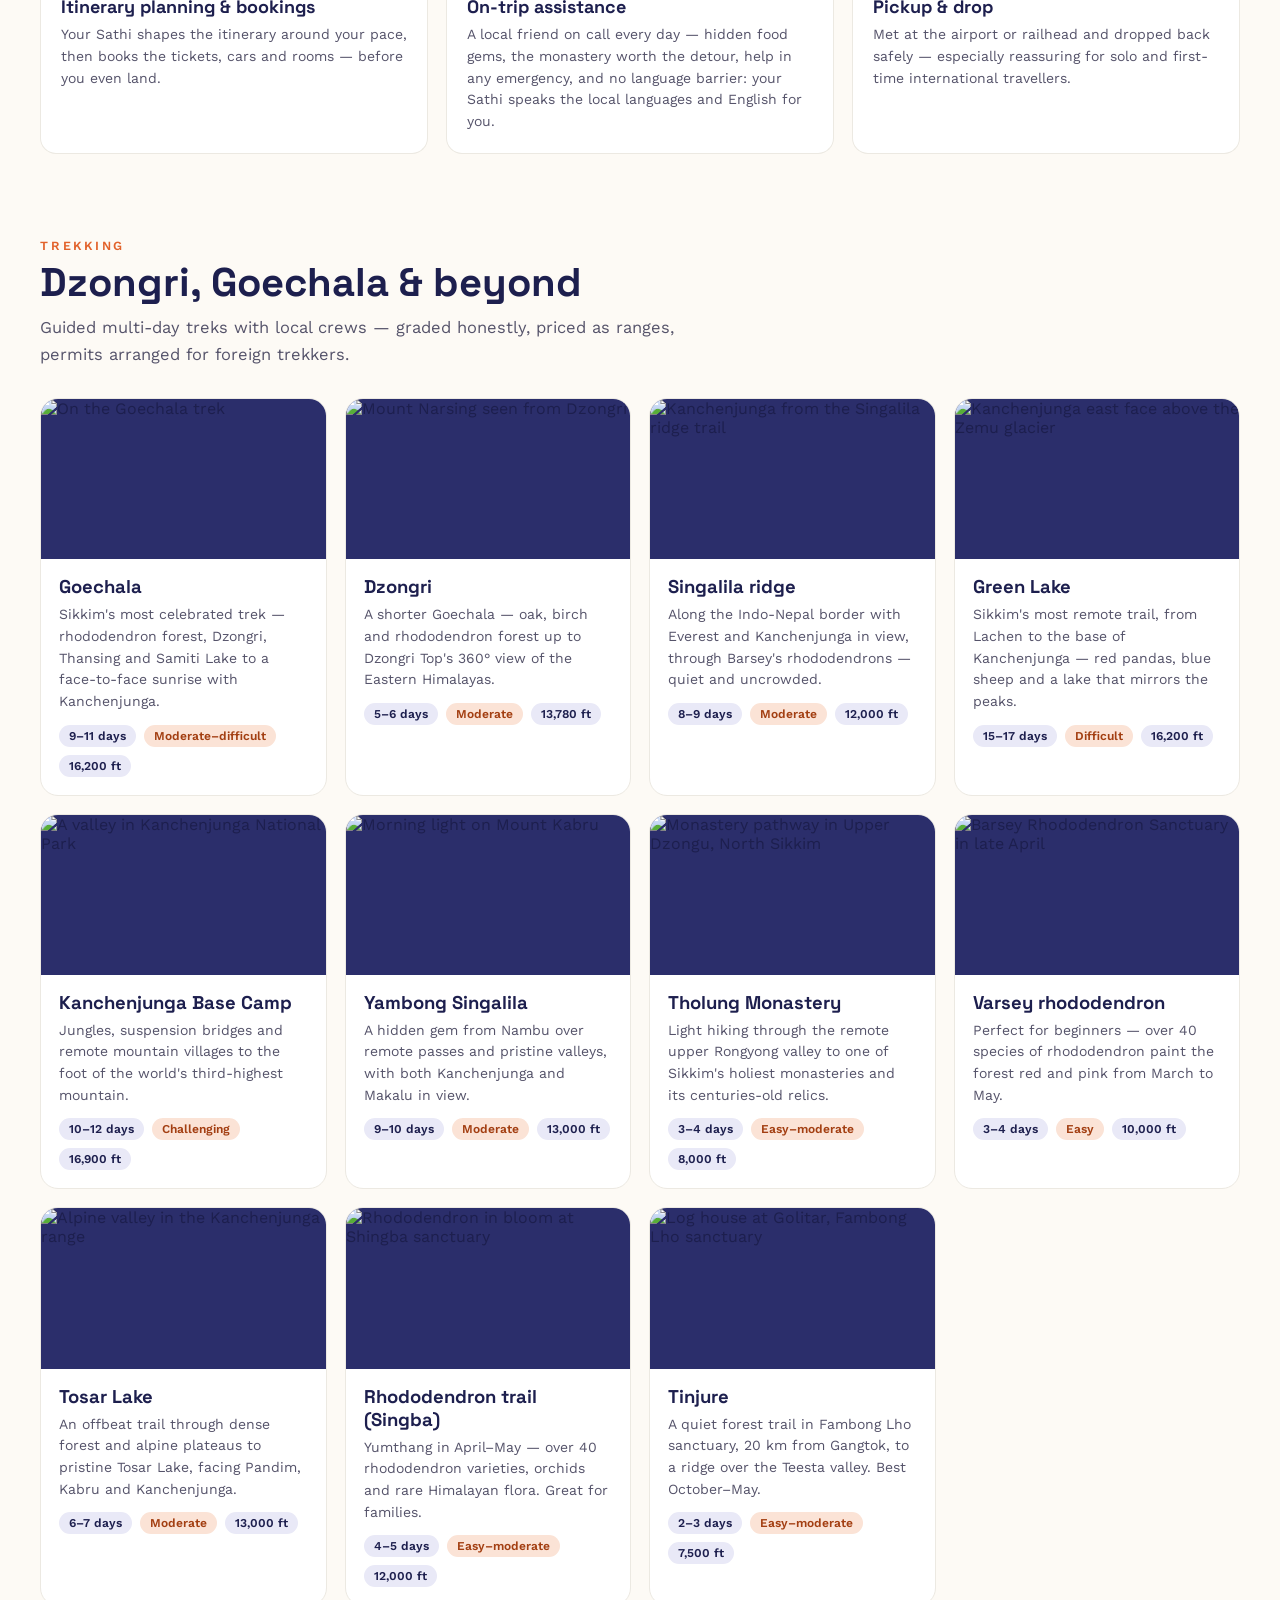
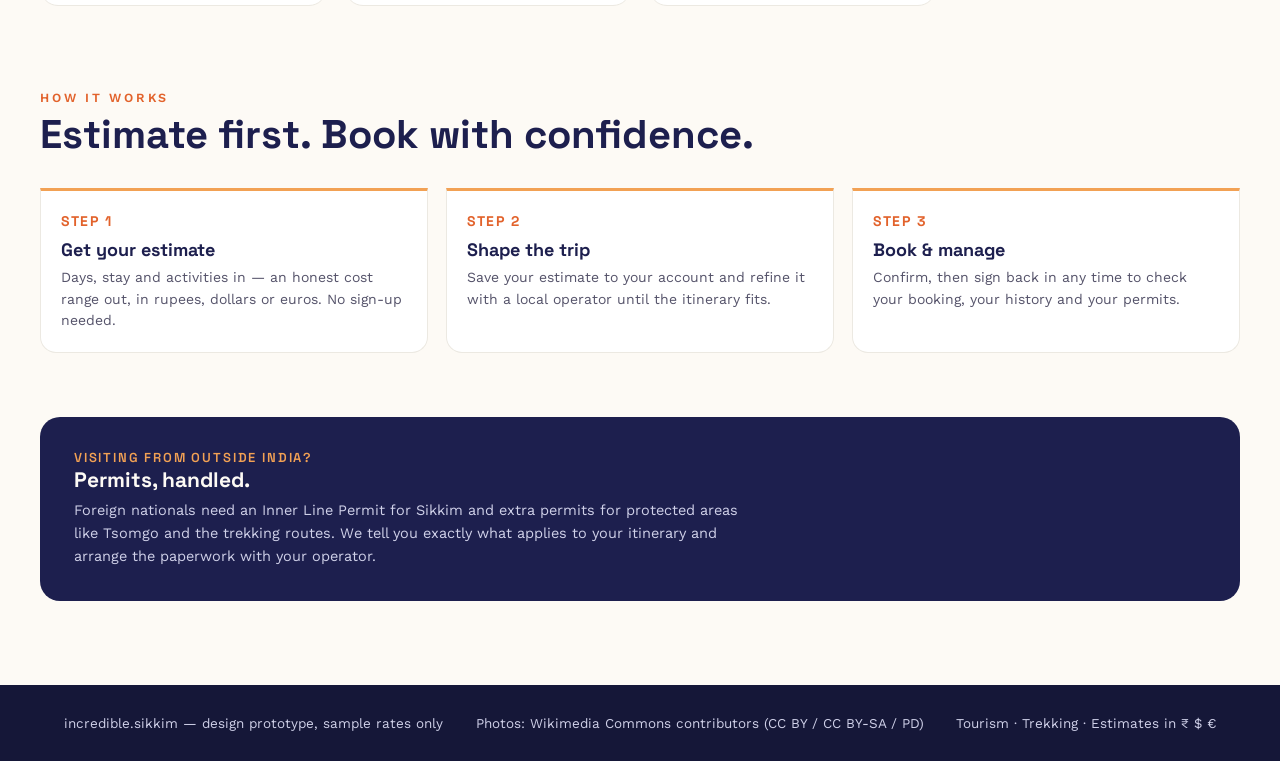
==== commit 2215496b: "Add tours and treks from incrediblesikkim.com Tourism: 10 package cards (incl. two bike rides) and 7" ====
--- a/index.html
+++ b/index.html
@@ -245,6 +245,10 @@
           <span class="lbl">STAY TYPE</span>
           <div class="opts" id="stay-opts"></div>
         </div>
+        <div class="field" id="trek-field" style="display: none; grid-column: 1 / -1;">
+          <span class="lbl">TREK</span>
+          <div class="opts" id="trek-opts"></div>
+        </div>
         <div class="field" id="act-field">
           <span class="lbl" id="act-label">ACTIVITIES</span>
           <div class="opts" id="act-opts"></div>
@@ -313,6 +317,86 @@
         <h3>Pelling &amp; the west</h3>
         <p>Pemayangtse monastery, the glass skywalk, and the classic dawn view of Kanchenjunga.</p>
         <div class="meta"><span>2 days</span><span>Best Oct–Dec</span></div>
+      </div>
+    </div>
+    <div class="card">
+      <img class="art" loading="lazy" alt="Kanchenjunga rising above the roofs of Darjeeling" src="https://upload.wikimedia.org/wikipedia/commons/thumb/0/0d/Kanchenjunga_above_roofs_of_Darjeeling_1.jpg/960px-Kanchenjunga_above_roofs_of_Darjeeling_1.jpg">
+      <div class="body">
+        <h3>Darjeeling, Pelling &amp; Gangtok</h3>
+        <p>A romantic circuit — Tiger Hill sunrise, Pelling's monasteries and skywalk, Temi Tea Garden and Tsomgo Lake.</p>
+        <div class="meta"><span>7N / 8D</span><span>Honeymoon &amp; couple</span></div>
+      </div>
+    </div>
+    <div class="card">
+      <img class="art" loading="lazy" alt="The Old Silk Route winding through Zuluk" src="https://upload.wikimedia.org/wikipedia/commons/thumb/9/97/Sikkim_Zuluk_%2C_Old_Silk_Route.jpg/960px-Sikkim_Zuluk_%2C_Old_Silk_Route.jpg">
+      <div class="body">
+        <h3>Silk Route expedition</h3>
+        <p>Aritar, Padamchen, Zuluk's 32 hairpin bends, Nathang Valley and Kupup — the ancient Indo-Tibet trade route.</p>
+        <div class="meta"><span>7N / 8D</span><span>Adventure &amp; nature</span></div>
+      </div>
+    </div>
+    <div class="card">
+      <img class="art" loading="lazy" alt="Gurudongmar Lake below snow peaks" src="https://upload.wikimedia.org/wikipedia/commons/thumb/7/70/Gurudongmar_Lake%2C_India.jpg/960px-Gurudongmar_Lake%2C_India.jpg">
+      <div class="body">
+        <h3>Enchanting Gangtok &amp; North Sikkim</h3>
+        <p>Gangtok's sights, then Lachen, Gurudongmar Lake at 17,800 ft and the Yumthang "Valley of Flowers".</p>
+        <div class="meta"><span>5N / 6D</span><span>Classic &amp; family</span></div>
+      </div>
+    </div>
+    <div class="card">
+      <img class="art" loading="lazy" alt="Mountain landscape on the way from Lachung to Yumthang Valley" src="https://upload.wikimedia.org/wikipedia/commons/thumb/a/ad/Landscape_on_the_way_to_Yumthang_Valley_from_Lachung%2C_North_Sikkim%2C_India_04.jpg/960px-Landscape_on_the_way_to_Yumthang_Valley_from_Lachung%2C_North_Sikkim%2C_India_04.jpg">
+      <div class="body">
+        <h3>Discover North Sikkim</h3>
+        <p>Lachen, Gurudongmar, Yumthang and Zero Point, then Tsomgo Lake and Baba Mandir — the north without the rush.</p>
+        <div class="meta"><span>7N / 8D</span><span>Adventure &amp; nature</span></div>
+      </div>
+    </div>
+    <div class="card">
+      <img class="art" loading="lazy" alt="Giant Buddha statue at Buddha Park, Ravangla" src="https://upload.wikimedia.org/wikipedia/commons/thumb/f/f9/Buddha_statue_at_Buddha_Park_of_Ravangla%2C_Sikkim%2C_India_%281%29.jpg/960px-Buddha_statue_at_Buddha_Park_of_Ravangla%2C_Sikkim%2C_India_%281%29.jpg">
+      <div class="body">
+        <h3>South &amp; East Sikkim spiritual circuit</h3>
+        <p>Tsomgo Lake, Rumtek, Temi Tea Garden, Namchi's Char Dham and Samdruptse, and Ravangla's Buddha Park.</p>
+        <div class="meta"><span>4N / 5D</span><span>Classic &amp; family</span></div>
+      </div>
+    </div>
+    <div class="card">
+      <img class="art" loading="lazy" alt="Panoramic view of Yuksom, West Sikkim" src="https://upload.wikimedia.org/wikipedia/commons/thumb/f/f9/Panoramic_view_of_Yuksom%2C_West_Sikkim%2C_in_India.jpg/960px-Panoramic_view_of_Yuksom%2C_West_Sikkim%2C_in_India.jpg">
+      <div class="body">
+        <h3>West Sikkim heritage trails</h3>
+        <p>Pelling, Yuksom, Rinchenpong, Ravangla and Namchi — Pemayangtse, Tashiding and the Singshore Bridge.</p>
+        <div class="meta"><span>6N / 7D</span><span>Classic &amp; family</span></div>
+      </div>
+    </div>
+    <div class="card">
+      <img class="art" loading="lazy" alt="Tea bushes on the slopes of Temi Tea Garden" src="https://upload.wikimedia.org/wikipedia/commons/thumb/a/ae/Temi_tea_garden.jpg/960px-Temi_tea_garden.jpg">
+      <div class="body">
+        <h3>Gangtok, Pelling &amp; South Sikkim</h3>
+        <p>Gangtok's highlights, Namchi and Ravangla, then a full day of Pelling's monasteries, lakes and waterfalls.</p>
+        <div class="meta"><span>4N / 5D</span><span>Classic &amp; family</span></div>
+      </div>
+    </div>
+    <div class="card">
+      <img class="art" loading="lazy" alt="Darjeeling toy train at Batasia Loop" src="https://upload.wikimedia.org/wikipedia/commons/thumb/0/0b/Darjeeling_Toy_Train_at_Batasia_Loop.jpg/960px-Darjeeling_Toy_Train_at_Batasia_Loop.jpg">
+      <div class="body">
+        <h3>Darjeeling &amp; Gangtok delight</h3>
+        <p>Toy train, Tiger Hill sunrise and Ghoom Monastery in Darjeeling, then Tsomgo Lake and MG Marg in Gangtok.</p>
+        <div class="meta"><span>4N / 5D</span><span>Classic &amp; family</span></div>
+      </div>
+    </div>
+    <div class="card">
+      <img class="art" loading="lazy" alt="Nathang village in Nathang Valley, East Sikkim" src="https://upload.wikimedia.org/wikipedia/commons/thumb/1/12/Nathang_village_in_Nathang_%28Gnathang%29_Valley%2C_East_Sikkim_01.jpg/960px-Nathang_village_in_Nathang_%28Gnathang%29_Valley%2C_East_Sikkim_01.jpg">
+      <div class="body">
+        <h3>Bike ride: Silk Route loop</h3>
+        <p>Gangtok, Tsomgo Lake, Nathula Pass, Zuluk, Kupup and Aritar on two wheels. Best April–June and October–November.</p>
+        <div class="meta"><span>4N / 5D</span><span>Bike ride</span></div>
+      </div>
+    </div>
+    <div class="card">
+      <img class="art" loading="lazy" alt="Snowfields at Zero Point, Yumesamdong" src="https://upload.wikimedia.org/wikipedia/commons/thumb/b/b4/Zero_Point%2C_Yumesamdong%2C_North_Sikkim.jpg/960px-Zero_Point%2C_Yumesamdong%2C_North_Sikkim.jpg">
+      <div class="body">
+        <h3>Bike ride: North Sikkim</h3>
+        <p>Lachen, Gurudongmar Lake, Lachung, Yumthang Valley and Zero Point by motorbike. Moderate to challenging.</p>
+        <div class="meta"><span>5N / 6D</span><span>Bike ride</span></div>
       </div>
     </div>
   </div>
@@ -354,32 +438,88 @@
       <img class="art" loading="lazy" alt="On the Goechala trek" src="https://upload.wikimedia.org/wikipedia/commons/thumb/3/32/Goechala_Trek.jpg/960px-Goechala_Trek.jpg">
       <div class="body">
         <h3>Goechala</h3>
-        <p>The big one — face to face with Kanchenjunga's south wall from 4,940 m.</p>
-        <div class="meta"><span>11 days</span><span class="hard">Demanding</span></div>
+        <p>Sikkim's most celebrated trek — rhododendron forest, Dzongri, Thansing and Samiti Lake to a face-to-face sunrise with Kanchenjunga.</p>
+        <div class="meta"><span>9–11 days</span><span class="hard">Moderate–difficult</span><span>16,200 ft</span></div>
       </div>
     </div>
     <div class="card">
       <img class="art" loading="lazy" alt="Mount Narsing seen from Dzongri" src="https://upload.wikimedia.org/wikipedia/commons/thumb/d/d0/Mt._Narsing_from_Dzongri_DSC04018.jpg/960px-Mt._Narsing_from_Dzongri_DSC04018.jpg">
       <div class="body">
-        <h3>Dzongri ridge</h3>
-        <p>The short, steep classic — rhododendron forest to a 4,020 m sunrise ridge.</p>
-        <div class="meta"><span>5 days</span><span class="hard">Moderate</span></div>
+        <h3>Dzongri</h3>
+        <p>A shorter Goechala — oak, birch and rhododendron forest up to Dzongri Top's 360° view of the Eastern Himalayas.</p>
+        <div class="meta"><span>5–6 days</span><span class="hard">Moderate</span><span>13,780 ft</span></div>
       </div>
     </div>
     <div class="card">
       <img class="art" loading="lazy" alt="Kanchenjunga from the Singalila ridge trail" src="https://upload.wikimedia.org/wikipedia/commons/thumb/b/b3/Mt._Kangchenjunga%2C_Singalila_Ridge_Trail_%288717542696%29.jpg/960px-Mt._Kangchenjunga%2C_Singalila_Ridge_Trail_%288717542696%29.jpg">
       <div class="body">
         <h3>Singalila ridge</h3>
-        <p>Border-ridge walking with four 8,000 m giants on the horizon on a clear day.</p>
-        <div class="meta"><span>7 days</span><span class="hard">Moderate</span></div>
+        <p>Along the Indo-Nepal border with Everest and Kanchenjunga in view, through Barsey's rhododendrons — quiet and uncrowded.</p>
+        <div class="meta"><span>8–9 days</span><span class="hard">Moderate</span><span>12,000 ft</span></div>
       </div>
     </div>
     <div class="card">
       <img class="art" loading="lazy" alt="Kanchenjunga east face above the Zemu glacier" src="https://upload.wikimedia.org/wikipedia/commons/thumb/c/cd/Kangchenjunga_East_Face_from_Zemu_Glacier.jpg/960px-Kangchenjunga_East_Face_from_Zemu_Glacier.jpg">
       <div class="body">
         <h3>Green Lake</h3>
-        <p>Remote north-side basecamp trek under Kanchenjunga — for experienced parties.</p>
-        <div class="meta"><span>8 days</span><span class="hard">Strenuous</span></div>
+        <p>Sikkim's most remote trail, from Lachen to the base of Kanchenjunga — red pandas, blue sheep and a lake that mirrors the peaks.</p>
+        <div class="meta"><span>15–17 days</span><span class="hard">Difficult</span><span>16,200 ft</span></div>
+      </div>
+    </div>
+    <div class="card">
+      <img class="art" loading="lazy" alt="A valley in Kanchenjunga National Park" src="https://upload.wikimedia.org/wikipedia/commons/thumb/b/b8/A_scene_from_Kanchendzonga_National_Park%2C_Sikkim_%283%29.jpg/960px-A_scene_from_Kanchendzonga_National_Park%2C_Sikkim_%283%29.jpg">
+      <div class="body">
+        <h3>Kanchenjunga Base Camp</h3>
+        <p>Jungles, suspension bridges and remote mountain villages to the foot of the world's third-highest mountain.</p>
+        <div class="meta"><span>10–12 days</span><span class="hard">Challenging</span><span>16,900 ft</span></div>
+      </div>
+    </div>
+    <div class="card">
+      <img class="art" loading="lazy" alt="Morning light on Mount Kabru" src="https://upload.wikimedia.org/wikipedia/commons/thumb/6/61/Morning_Light_on_Kabru_%28Kangchenjunga_Himal%29.jpg/960px-Morning_Light_on_Kabru_%28Kangchenjunga_Himal%29.jpg">
+      <div class="body">
+        <h3>Yambong Singalila</h3>
+        <p>A hidden gem from Nambu over remote passes and pristine valleys, with both Kanchenjunga and Makalu in view.</p>
+        <div class="meta"><span>9–10 days</span><span class="hard">Moderate</span><span>13,000 ft</span></div>
+      </div>
+    </div>
+    <div class="card">
+      <img class="art" loading="lazy" alt="Monastery pathway in Upper Dzongu, North Sikkim" src="https://upload.wikimedia.org/wikipedia/commons/thumb/0/04/Pathway_to_Tingvong_Monastery_located_in_Upper_Dzongu%2C_North_Sikkim%2C_India.jpg/960px-Pathway_to_Tingvong_Monastery_located_in_Upper_Dzongu%2C_North_Sikkim%2C_India.jpg">
+      <div class="body">
+        <h3>Tholung Monastery</h3>
+        <p>Light hiking through the remote upper Rongyong valley to one of Sikkim's holiest monasteries and its centuries-old relics.</p>
+        <div class="meta"><span>3–4 days</span><span class="hard">Easy–moderate</span><span>8,000 ft</span></div>
+      </div>
+    </div>
+    <div class="card">
+      <img class="art" loading="lazy" alt="Barsey Rhododendron Sanctuary in late April" src="https://upload.wikimedia.org/wikipedia/commons/thumb/0/03/Barsey_Rhododendron_Sanctuary_in_late_april.jpg/960px-Barsey_Rhododendron_Sanctuary_in_late_april.jpg">
+      <div class="body">
+        <h3>Varsey rhododendron</h3>
+        <p>Perfect for beginners — over 40 species of rhododendron paint the forest red and pink from March to May.</p>
+        <div class="meta"><span>3–4 days</span><span class="hard">Easy</span><span>10,000 ft</span></div>
+      </div>
+    </div>
+    <div class="card">
+      <img class="art" loading="lazy" alt="Alpine valley in the Kanchenjunga range" src="https://upload.wikimedia.org/wikipedia/commons/thumb/2/24/Abhishek532_LamuneyValley.jpg/960px-Abhishek532_LamuneyValley.jpg">
+      <div class="body">
+        <h3>Tosar Lake</h3>
+        <p>An offbeat trail through dense forest and alpine plateaus to pristine Tosar Lake, facing Pandim, Kabru and Kanchenjunga.</p>
+        <div class="meta"><span>6–7 days</span><span class="hard">Moderate</span><span>13,000 ft</span></div>
+      </div>
+    </div>
+    <div class="card">
+      <img class="art" loading="lazy" alt="Rhododendron in bloom at Shingba sanctuary" src="https://upload.wikimedia.org/wikipedia/commons/thumb/6/6f/Rhododendron_niveum%2C_Shingba_RS_AJT_J.jpg/960px-Rhododendron_niveum%2C_Shingba_RS_AJT_J.jpg">
+      <div class="body">
+        <h3>Rhododendron trail (Singba)</h3>
+        <p>Yumthang in April–May — over 40 rhododendron varieties, orchids and rare Himalayan flora. Great for families.</p>
+        <div class="meta"><span>4–5 days</span><span class="hard">Easy–moderate</span><span>12,000 ft</span></div>
+      </div>
+    </div>
+    <div class="card">
+      <img class="art" loading="lazy" alt="Log house at Golitar, Fambong Lho sanctuary" src="https://upload.wikimedia.org/wikipedia/commons/thumb/4/4f/Log_House_at_Golitar_Fambong_Lho_WLS.jpg/960px-Log_House_at_Golitar_Fambong_Lho_WLS.jpg">
+      <div class="body">
+        <h3>Tinjure</h3>
+        <p>A quiet forest trail in Fambong Lho sanctuary, 20 km from Gangtok, to a ridge over the Teesta valley. Best October–May.</p>
+        <div class="meta"><span>2–3 days</span><span class="hard">Easy–moderate</span><span>7,500 ft</span></div>
       </div>
     </div>
   </div>
@@ -427,7 +567,7 @@
 
 <script>
   var start = new Date(); start.setDate(start.getDate() + 30);
-  var state = { mode: 'tourism', origin: 'india', days: 7, people: 2, currency: 'INR', stay: 'standard', acts: ['tsomgo'], comp: [], start: start, calMonth: new Date(start.getFullYear(), start.getMonth(), 1) };
+  var state = { mode: 'tourism', origin: 'india', days: 7, people: 2, currency: 'INR', stay: 'standard', acts: ['tsomgo'], comp: [], trek: 'dzongri', start: start, calMonth: new Date(start.getFullYear(), start.getMonth(), 1) };
 
   // Sample seasonal pricing: monthly factor on stay + daily costs, weekends +15%.
   // Seasonal pricing bands, applied per travel day. Spring peak costs more
@@ -481,7 +621,14 @@
   var ACTS = {
     tourism: [
       { id: 'tsomgo', label: 'Tsomgo Lake day trip', cost: 3500 },
+      { id: 'nathula', label: 'Nathula Pass', cost: 2500, indiaOnly: true },
       { id: 'north', label: 'Lachung–Yumthang (2-day)', cost: 8000 },
+      { id: 'gurudongmar', label: 'Lachen & Gurudongmar Lake (2-day)', cost: 9000 },
+      { id: 'zeropoint', label: 'Zero Point', cost: 3000 },
+      { id: 'silkroute', label: 'Silk Route: Zuluk & Nathang (2-day)', cost: 9000 },
+      { id: 'south', label: 'South Sikkim: Namchi & Ravangla', cost: 4500 },
+      { id: 'pelling', label: 'Pelling & West Sikkim sightseeing', cost: 4000 },
+      { id: 'darjeeling', label: 'Darjeeling: Tiger Hill & toy train', cost: 5500 },
       { id: 'monasteries', label: 'Monastery circuit', cost: 1500 },
       { id: 'cablecar', label: 'Cable car & city', cost: 800 },
       { id: 'rafting', label: 'Teesta rafting', cost: 1800 }
@@ -499,6 +646,20 @@
     ]
   };
   var CAB_SEATS = 4; // sample: one cab carries up to 4
+
+  var TREKS = [
+    { id: 'goechala', label: 'Goechala', days: 10 },
+    { id: 'dzongri', label: 'Dzongri', days: 7 },
+    { id: 'singalila', label: 'Singalila ridge', days: 9 },
+    { id: 'greenlake', label: 'Green Lake', days: 16 },
+    { id: 'kbc', label: 'Kanchenjunga Base Camp', days: 11 },
+    { id: 'yambong', label: 'Yambong Singalila', days: 10 },
+    { id: 'tholung', label: 'Tholung Monastery', days: 4 },
+    { id: 'varsey', label: 'Varsey rhododendron', days: 4 },
+    { id: 'tosar', label: 'Tosar Lake', days: 7 },
+    { id: 'singba', label: 'Rhododendron trail (Singba)', days: 5 },
+    { id: 'tinjure', label: 'Tinjure', days: 3 }
+  ];
 
   // Sample per-person daily cost for shared transport and meals (tourism only;
   // trek packages already include food and crew).
@@ -579,7 +740,8 @@
       variable += tf;
       out.push({ label: 'Shared transport & meals × ' + state.days + ' days', inr: tf });
     } else {
-      out.push({ label: 'Guide, crew & meals (in package)', inr: 0 });
+      var trek = TREKS.find(function (t) { return t.id === state.trek; });
+      out.push({ label: (trek ? trek.label + ' — ' : '') + 'guide, crew & meals (in package)', inr: 0 });
     }
     var si = seasonInfo();
     var adj = Math.round((si.factor - 1) * variable);
@@ -617,6 +779,17 @@
     document.getElementById('days-field').style.display = alc ? 'none' : '';
     document.getElementById('people-field').style.display = alc ? '' : 'none';
     document.getElementById('stay-field').style.display = alc ? 'none' : '';
+    var trekField = document.getElementById('trek-field');
+    trekField.style.display = state.mode === 'trekking' ? '' : 'none';
+    var trekBox = document.getElementById('trek-opts');
+    trekBox.innerHTML = '';
+    TREKS.forEach(function (t) {
+      var b = document.createElement('button');
+      b.textContent = t.label + ' · ' + t.days + ' days';
+      b.classList.toggle('active', t.id === state.trek);
+      b.onclick = function () { state.trek = t.id; state.days = t.days; render(); };
+      trekBox.appendChild(b);
+    });
     document.querySelector('#date-field .lbl').textContent = alc ? 'DATE' : 'START DATE';
 
     var stayBox = document.getElementById('stay-opts');
@@ -639,7 +812,7 @@
       b.textContent = alc
         ? a.label + ' · ' + fmtExact(a.cost, state.currency) + (a.perVehicle ? '/cab' : '/person')
         : a.label;
-      var blocked = alc && a.indiaOnly && state.origin === 'abroad';
+      var blocked = a.indiaOnly && state.origin === 'abroad';
       if (blocked) {
         b.disabled = true;
         b.title = 'Nathula permits are issued to Indian nationals only';
@@ -734,7 +907,8 @@
       } else {
         state.stay = STAYS[state.mode][state.mode === 'tourism' ? 1 : 0].id;
         state.acts = state.mode === 'tourism' ? ['tsomgo'] : [];
-        state.days = state.mode === 'tourism' ? 7 : 5;
+        state.trek = 'dzongri';
+        state.days = state.mode === 'tourism' ? 7 : TREKS[1].days;
       }
       render();
     };
@@ -742,9 +916,11 @@
   document.querySelectorAll('.origin button').forEach(function (b) {
     b.onclick = function () {
       state.origin = b.dataset.origin;
-      if (state.origin === 'abroad' && state.mode === 'alacarte' && state.acts.indexOf('nathula') !== -1) {
+      if (state.origin === 'abroad' && state.acts.indexOf('nathula') !== -1) {
         state.acts.splice(state.acts.indexOf('nathula'), 1);
-        toast('Nathula permits are for Indian nationals only — removed from your day. South Sikkim is open to everyone.');
+        toast(state.mode === 'alacarte'
+          ? 'Nathula permits are for Indian nationals only — removed from your day. South Sikkim is open to everyone.'
+          : 'Nathula permits are for Indian nationals only — removed from your trip. Tsomgo Lake is open to everyone.');
       }
       render();
     };
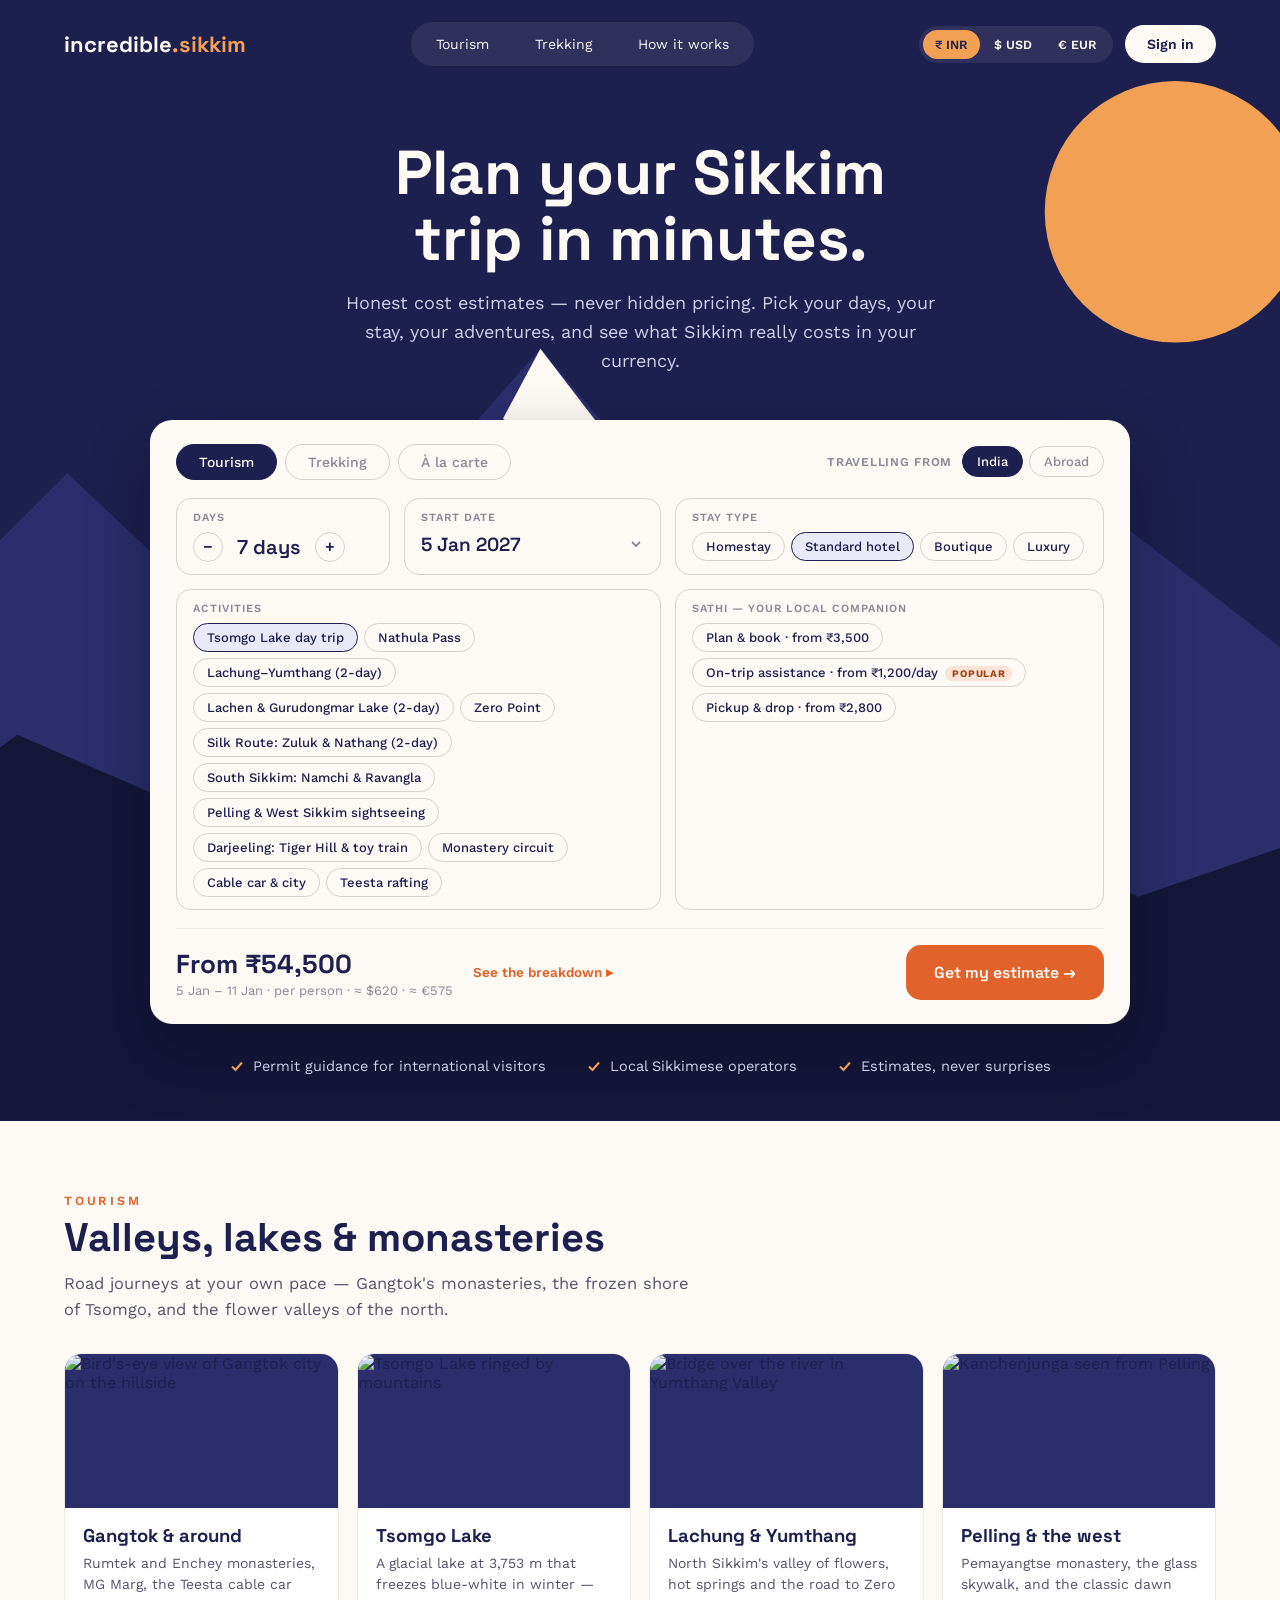
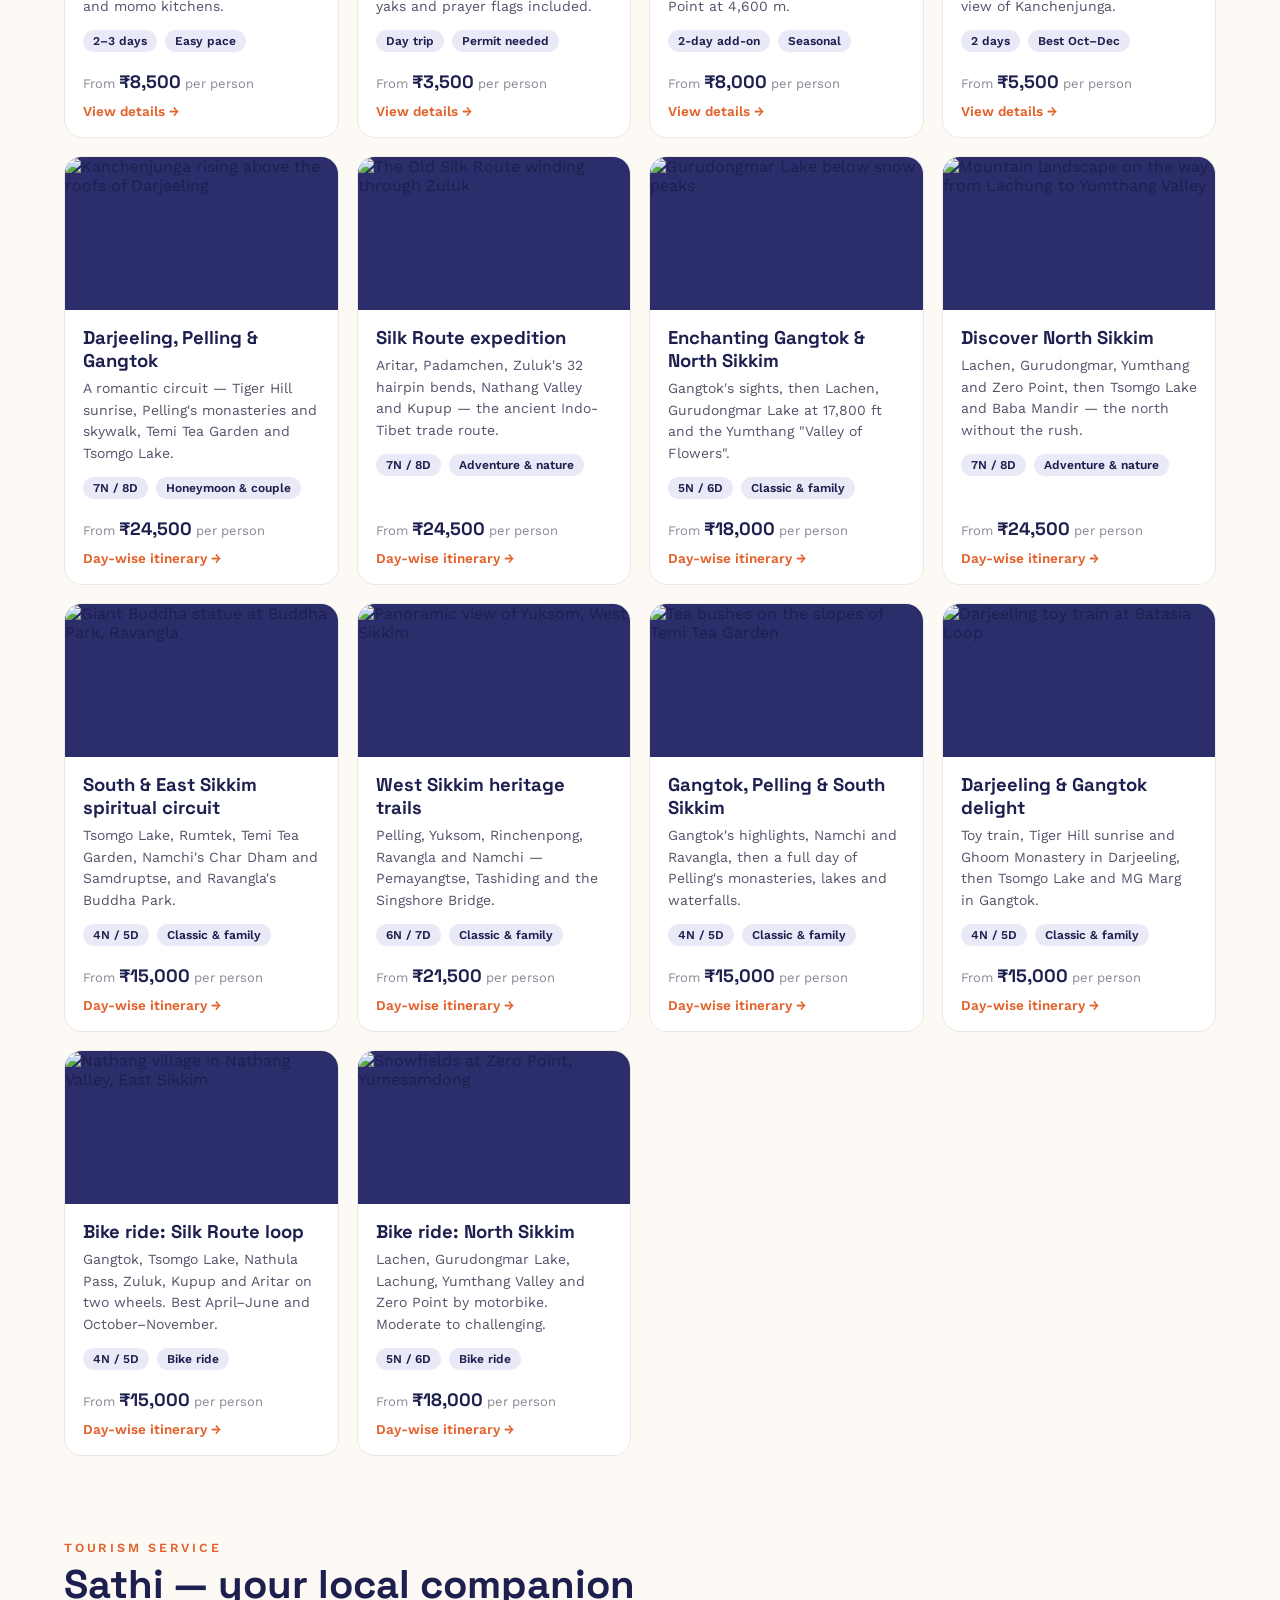
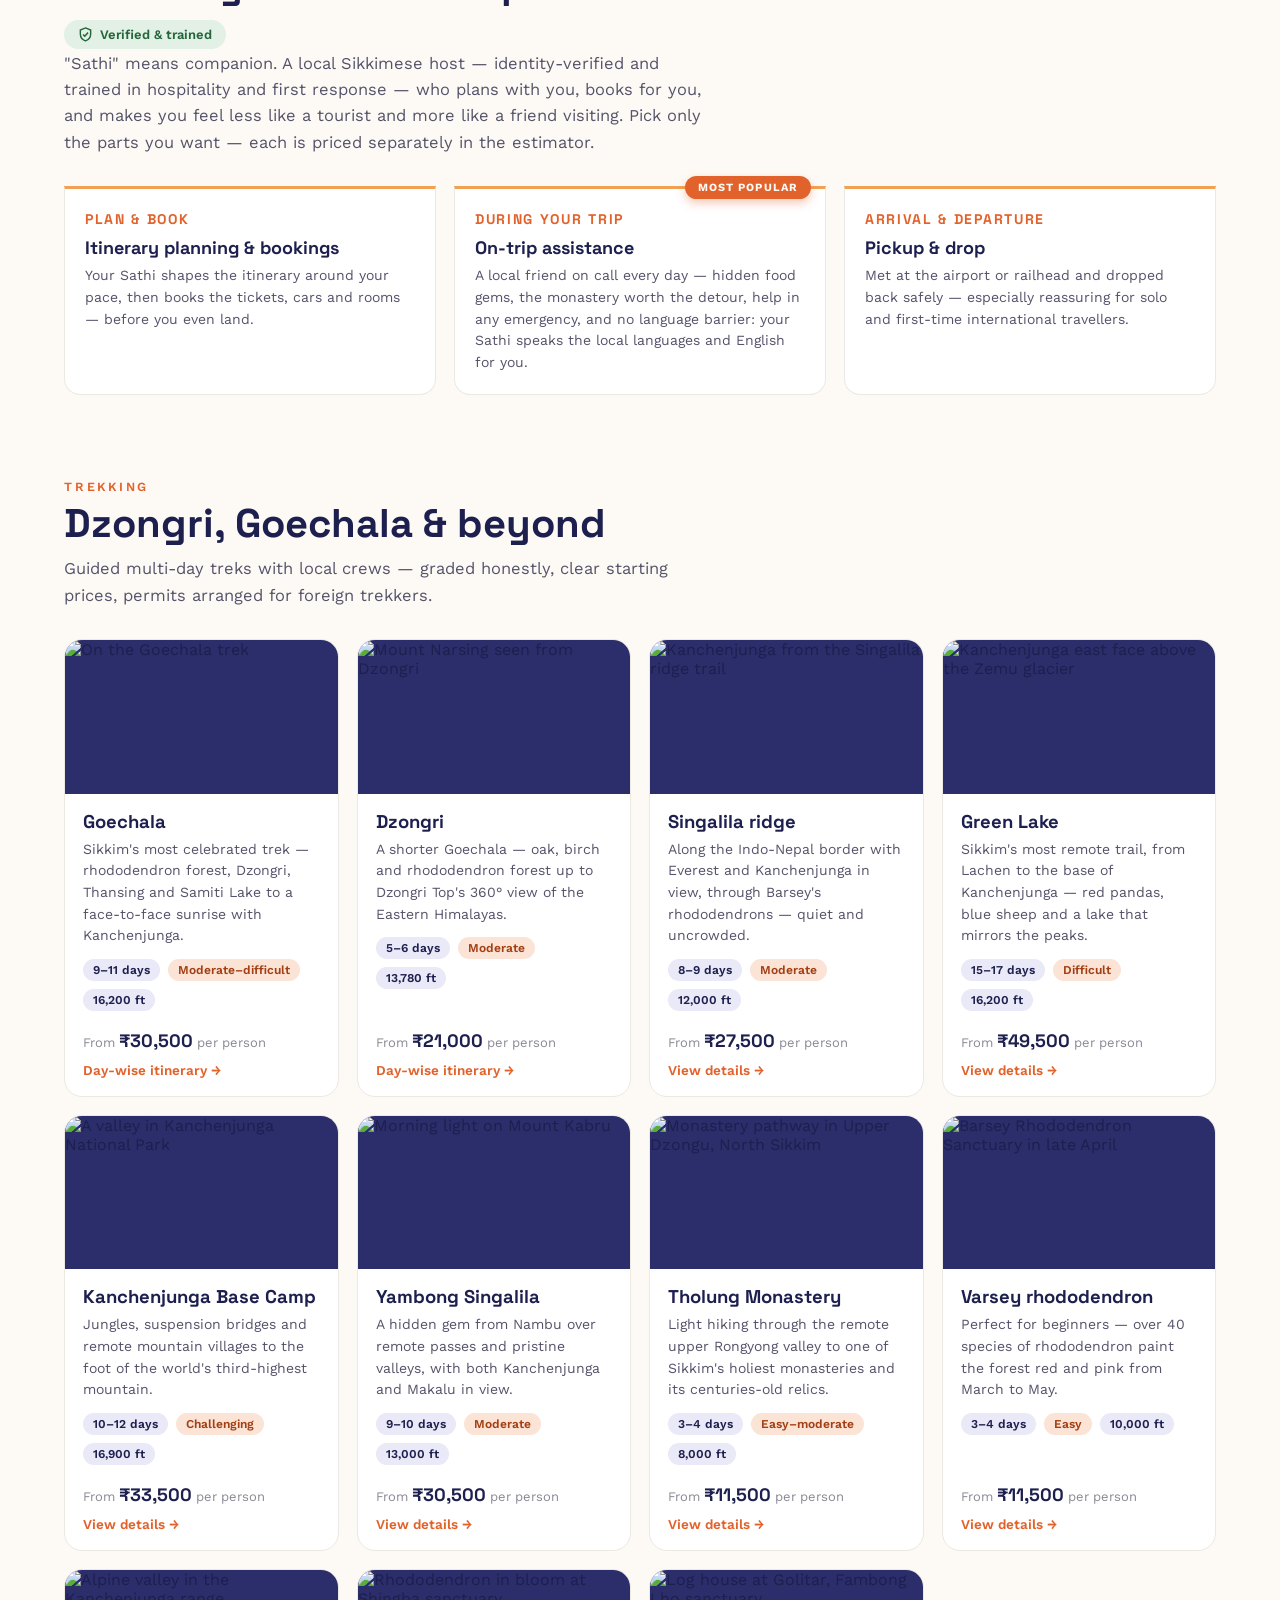
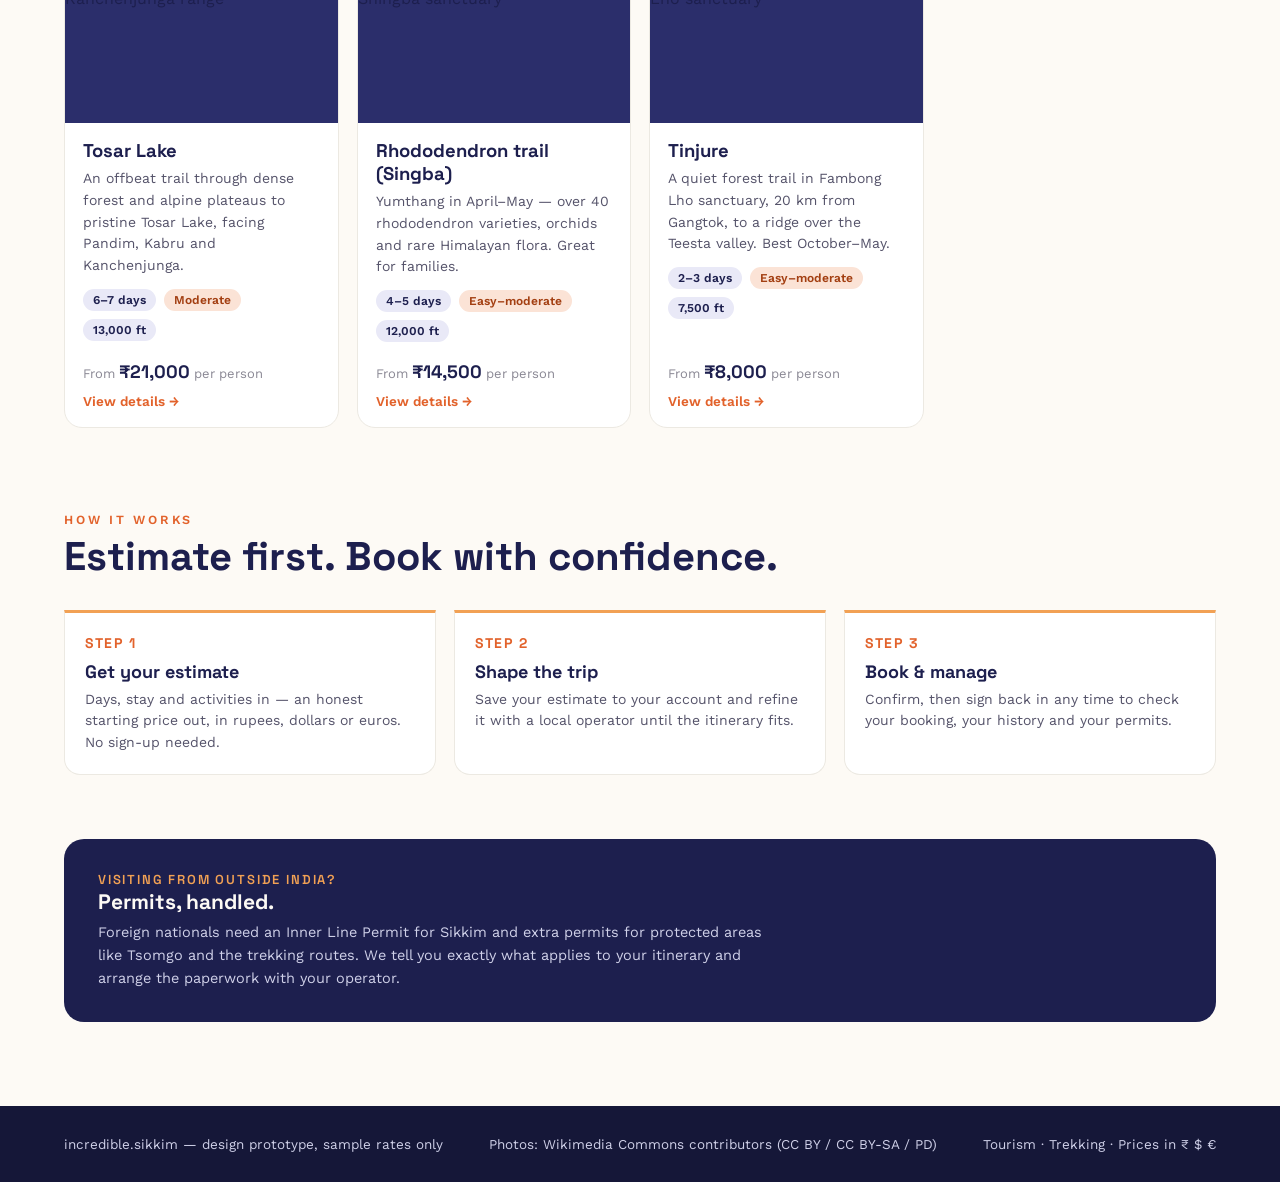
==== commit d824deec: "Add day-wise itinerary pages, show-interest button, starting prices - trip.html renders any tour, tr" ====
--- a/index.html
+++ b/index.html
@@ -5,166 +5,7 @@
 <meta name="viewport" content="width=device-width, initial-scale=1">
 <title>incredible.sikkim — Prototype</title>
 <link rel="stylesheet" href="https://fonts.googleapis.com/css2?family=Space+Grotesk:wght@400;500;600;700&family=Work+Sans:wght@400;500;600&display=swap">
-<style>
-  :root {
-    --night: #1d1f4e; --night-deep: #151738; --night-mid: #2b2e6b;
-    --cream: #fdfaf5; --ink: #1d1f4e; --lavender: #cfd0e8;
-    --sun: #f2a154; --coral: #e2622b; --line: #d5d3ce; --muted: #8a8894;
-    --chip: #e9e9f7;
-  }
-  * { box-sizing: border-box; }
-  body { margin: 0; background: var(--cream); color: var(--ink); font-family: 'Work Sans', 'Helvetica Neue', sans-serif; }
-  h1, h2, h3, .num { font-family: 'Space Grotesk', sans-serif; }
-  a { color: inherit; text-decoration: none; }
-  button { font-family: inherit; cursor: pointer; }
-  .shell { max-width: 1200px; margin: 0 auto; padding: 0 24px; }
-
-  /* ---------- Header / hero ---------- */
-  .sky { background: var(--night); color: var(--cream); position: relative; overflow: hidden; }
-  .sky svg.backdrop { position: absolute; inset: 0; width: 100%; height: 100%; }
-  .sky > .shell { position: relative; }
-  nav { display: flex; align-items: center; justify-content: space-between; gap: 16px; padding: 22px 0; flex-wrap: wrap; }
-  .wordmark { font-family: 'Space Grotesk', sans-serif; font-size: 22px; font-weight: 700; }
-  .wordmark span { color: var(--sun); }
-  .pills { display: flex; gap: 6px; background: rgba(253,250,245,0.08); border-radius: 999px; padding: 5px; }
-  .pills a { padding: 9px 20px; border-radius: 999px; font-size: 14px; }
-  .pills a:hover { background: rgba(253,250,245,0.14); }
-  .nav-right { display: flex; gap: 12px; align-items: center; }
-  .currency { display: flex; gap: 2px; background: rgba(253,250,245,0.08); border-radius: 999px; padding: 4px; }
-  .currency button { border: 0; background: transparent; color: var(--cream); font-size: 12.5px; font-weight: 600; border-radius: 999px; padding: 7px 12px; }
-  .currency button.active { background: var(--sun); color: var(--night); }
-  .signin { border: 0; background: var(--cream); color: var(--night); border-radius: 999px; padding: 11px 22px; font-size: 14px; font-weight: 600; }
-  .hero { text-align: center; padding: 52px 0 8px 0; display: flex; flex-direction: column; align-items: center; gap: 18px; }
-  .hero h1 { font-size: clamp(38px, 5.2vw, 62px); line-height: 1.06; font-weight: 700; margin: 0; max-width: 820px; text-wrap: balance; }
-  .hero p { margin: 0; font-size: 18px; line-height: 1.6; color: var(--lavender); max-width: 620px; }
-
-  /* ---------- Estimator ---------- */
-  .estimator { position: relative; background: var(--cream); color: var(--ink); border-radius: 22px; padding: 24px 26px; margin: 36px auto 0 auto; max-width: 980px; box-shadow: 0 30px 60px rgba(9,10,32,0.45); display: flex; flex-direction: column; gap: 18px; text-align: left; }
-  .mode { display: flex; gap: 8px; flex-wrap: wrap; }
-  .mode button, .origin button { border: 1.5px solid var(--line); background: transparent; color: var(--muted); border-radius: 999px; padding: 9px 22px; font-size: 14px; font-weight: 500; }
-  .mode button.active, .origin button.active { background: var(--night); border-color: var(--night); color: var(--cream); }
-  .origin { margin-left: auto; display: flex; gap: 6px; align-items: center; }
-  .origin .lbl { font-size: 12px; color: var(--muted); font-weight: 600; letter-spacing: 0.06em; margin-right: 4px; }
-  .origin button { padding: 7px 14px; font-size: 13px; }
-  .fields { display: grid; grid-template-columns: 1fr 1.2fr 2fr; gap: 14px; }
-  .field { border: 1.5px solid var(--line); border-radius: 15px; padding: 12px 16px; display: flex; flex-direction: column; gap: 8px; }
-  .field .lbl { font-size: 11px; font-weight: 600; letter-spacing: 0.09em; color: var(--muted); }
-  .stepper { display: flex; align-items: center; gap: 14px; }
-  .stepper button { width: 30px; height: 30px; border-radius: 999px; border: 1.5px solid var(--line); background: transparent; font-size: 16px; font-weight: 600; color: var(--ink); line-height: 1; }
-  .stepper .num { font-size: 20px; font-weight: 600; min-width: 64px; }
-  .opts { display: flex; gap: 6px; flex-wrap: wrap; }
-  .opts button { border: 1.5px solid var(--line); background: transparent; border-radius: 999px; padding: 6px 13px; font-size: 13px; font-weight: 500; color: var(--ink); }
-  .opts button.active { background: var(--chip); border-color: var(--night); }
-  .opts button:disabled { opacity: 0.45; cursor: not-allowed; text-decoration: line-through; }
-  .est-foot { display: flex; align-items: center; gap: 20px; border-top: 1.5px solid #eceae4; padding-top: 16px; flex-wrap: wrap; }
-  .est-total { display: flex; flex-direction: column; gap: 2px; }
-  .est-total .num { font-size: 26px; font-weight: 700; }
-  .est-total .sub { font-size: 13px; color: var(--muted); }
-  .breakdown-toggle { border: 0; background: transparent; font-size: 13.5px; font-weight: 600; color: var(--coral); padding: 0; }
-  .cta { margin-left: auto; border: 0; background: var(--coral); color: var(--cream); border-radius: 15px; padding: 17px 28px; font-family: 'Space Grotesk', sans-serif; font-size: 16px; font-weight: 600; }
-  .cta:hover { background: #c9531f; }
-  .breakdown { display: none; border-top: 1.5px dashed #eceae4; padding-top: 14px; }
-  .breakdown.open { display: block; }
-  .breakdown table { width: 100%; border-collapse: collapse; font-size: 14px; }
-  .breakdown td { padding: 5px 0; }
-  .breakdown td:last-child { text-align: right; font-variant-numeric: tabular-nums; font-weight: 500; }
-  .breakdown .fine { font-size: 12.5px; color: var(--muted); padding-top: 10px; line-height: 1.5; }
-  .trust { position: relative; display: flex; justify-content: center; gap: 40px; padding: 34px 0 46px 0; font-size: 14.5px; color: var(--lavender); flex-wrap: wrap; }
-  .trust span { display: flex; align-items: center; gap: 8px; }
-
-  /* ---------- Content sections ---------- */
-  section.block { padding: 72px 0 12px 0; }
-  .block .kicker { font-size: 12.5px; letter-spacing: 0.22em; font-weight: 600; color: var(--coral); }
-  .block h2 { font-size: clamp(28px, 3.4vw, 40px); margin: 8px 0 10px 0; line-height: 1.12; }
-  .block .lede { font-size: 16.5px; line-height: 1.6; color: #55536a; max-width: 640px; margin: 0; }
-  .cards { display: grid; grid-template-columns: repeat(auto-fit, minmax(240px, 1fr)); gap: 18px; margin-top: 30px; }
-  .card { background: #fff; border: 1.5px solid #ece9e2; border-radius: 18px; overflow: hidden; display: flex; flex-direction: column; }
-  .card .art { aspect-ratio: 16 / 9; display: block; width: 100%; object-fit: cover; background: var(--night-mid); }
-  .card .body { padding: 16px 18px 18px 18px; display: flex; flex-direction: column; gap: 6px; }
-  .card h3 { margin: 0; font-size: 18.5px; }
-  .card p { margin: 0; font-size: 14px; line-height: 1.55; color: #55536a; }
-  .meta { display: flex; gap: 8px; margin-top: 6px; flex-wrap: wrap; }
-  .meta span { font-size: 12px; font-weight: 600; background: var(--chip); border-radius: 999px; padding: 4px 10px; }
-  .meta .hard { background: #fbe3d6; color: #a33f12; }
-
-  .steps { display: grid; grid-template-columns: repeat(auto-fit, minmax(240px, 1fr)); gap: 18px; margin-top: 30px; }
-  .step { position: relative; border-top: 3px solid var(--sun); background: #fff; border-radius: 0 0 16px 16px; border-left: 1.5px solid #ece9e2; border-right: 1.5px solid #ece9e2; border-bottom: 1.5px solid #ece9e2; padding: 20px; }
-  .ribbon { position: absolute; top: -13px; right: 14px; background: var(--coral); color: var(--cream); border-radius: 999px; padding: 5px 13px; font-size: 11px; font-weight: 700; letter-spacing: 0.1em; box-shadow: 0 4px 10px rgba(226,98,43,0.35); }
-  .tagrow { display: flex; gap: 10px; align-items: center; margin: 12px 0 2px 0; flex-wrap: wrap; }
-  .tagrow span { display: flex; align-items: center; gap: 7px; font-size: 13px; font-weight: 600; color: #23663a; background: #e2f0e6; border-radius: 999px; padding: 7px 14px; }
-  .opts .pop { background: #fbe3d6; color: #a33f12; border-radius: 999px; padding: 2px 7px; font-size: 10px; font-weight: 700; letter-spacing: 0.07em; margin-left: 7px; }
-  .step .n { font-family: 'Space Grotesk', sans-serif; font-weight: 700; color: var(--coral); font-size: 14px; letter-spacing: 0.12em; }
-  .step h3 { margin: 8px 0 6px 0; font-size: 18px; }
-  .step p { margin: 0; font-size: 14px; line-height: 1.55; color: #55536a; }
-
-  .permits { background: var(--night); color: var(--cream); border-radius: 20px; padding: 32px 34px; margin-top: 64px; display: flex; gap: 32px; align-items: center; flex-wrap: wrap; }
-  .permits h3 { margin: 0 0 6px 0; font-size: 21px; }
-  .permits p { margin: 0; font-size: 14.5px; line-height: 1.6; color: var(--lavender); max-width: 680px; }
-  .permits .flag { font-family: 'Space Grotesk', sans-serif; font-size: 13px; font-weight: 600; letter-spacing: 0.14em; color: var(--sun); }
-
-  footer { margin-top: 72px; background: var(--night-deep); color: var(--lavender); }
-  footer .shell { display: flex; justify-content: space-between; gap: 20px; padding: 30px 24px; font-size: 13.5px; flex-wrap: wrap; }
-
-  .toast { position: fixed; left: 50%; bottom: 28px; transform: translateX(-50%) translateY(80px); background: var(--night); color: var(--cream); border-radius: 12px; padding: 13px 20px; font-size: 14px; box-shadow: 0 12px 30px rgba(9,10,32,0.35); opacity: 0; transition: transform 0.25s ease, opacity 0.25s ease; pointer-events: none; max-width: 90vw; }
-  .toast.show { transform: translateX(-50%) translateY(0); opacity: 1; }
-  @media (prefers-reduced-motion: reduce) { .toast { transition: none; } }
-  button:focus-visible, a:focus-visible { outline: 2px solid var(--sun); outline-offset: 2px; }
-
-  /* ---------- Hero photo-reveal layers ---------- */
-  .sky img.reveal { position: absolute; inset: 0; width: 100%; height: 100%; object-fit: cover; object-position: center bottom; filter: brightness(0.9) saturate(1.05); display: none; }
-  canvas#scratch { position: absolute; inset: 0; width: 100%; height: 100%; pointer-events: none; display: none; }
-
-  /* ---------- Date field & calendar ---------- */
-  .date-btn { border: 0; background: transparent; padding: 0; display: flex; align-items: center; justify-content: space-between; gap: 10px; color: var(--ink); text-align: left; }
-  .date-btn .num { font-size: 19px; font-weight: 600; }
-  .cal { position: absolute; top: calc(100% + 8px); left: 0; z-index: 40; background: #fff; border: 1.5px solid var(--line); border-radius: 16px; box-shadow: 0 18px 44px rgba(9,10,32,0.18); padding: 14px 16px; width: min(316px, calc(100vw - 72px)); }
-  .cal-head { display: flex; align-items: center; justify-content: space-between; margin-bottom: 4px; }
-  .cal-head button { border: 1.5px solid var(--line); background: transparent; border-radius: 999px; width: 28px; height: 28px; font-size: 15px; line-height: 1; color: var(--ink); }
-  .cal-title { font-family: 'Space Grotesk', sans-serif; font-weight: 600; font-size: 15px; }
-  .cal-season { font-size: 11.5px; font-weight: 600; margin: 2px 0 8px 0; display: flex; gap: 6px; align-items: center; flex-wrap: wrap; }
-  .cal-season .badge { border-radius: 999px; padding: 3px 10px; background: var(--chip); }
-  .cal-season .badge.peak { background: #fbe3d6; color: #a33f12; }
-  .cal-season .badge.festive { background: #f6c7ad; color: #8a2f08; }
-  .cal-season .badge.low { background: #e2f0e6; color: #23663a; }
-  .cal-grid { display: grid; grid-template-columns: repeat(7, 1fr); gap: 2px; }
-  .cal-grid .dow { font-size: 10.5px; font-weight: 600; color: var(--muted); text-align: center; padding: 4px 0; letter-spacing: 0.05em; }
-  .cal-grid .dow.we { color: #a33f12; }
-  .cal-grid button { border: 0; background: transparent; border-radius: 9px; font-size: 13px; padding: 7px 0; color: var(--ink); font-variant-numeric: tabular-nums; }
-  .cal-grid button.s-peak { background: #fdf1e9; }
-  .cal-grid button.s-festive { background: #f9d9c6; }
-  .cal-grid button.s-low { background: #eef6f0; }
-  .cal-grid button.we { font-weight: 700; color: #a33f12; }
-  .cal-grid button:hover { outline: 1.5px solid var(--night); }
-  .cal-grid button.sel { background: var(--night); color: var(--cream); }
-  .cal-grid button:disabled { color: #c9c6bd; background: transparent; }
-  .cal-foot { font-size: 11.5px; color: var(--muted); margin-top: 8px; line-height: 1.5; }
-
-  @media (max-width: 860px) {
-    .fields { grid-template-columns: 1fr; }
-    .fields > .field { grid-column: auto !important; }
-    .origin { margin-left: 0; }
-    .pills { order: 3; width: 100%; justify-content: center; }
-    .trust { gap: 18px; }
-  }
-  @media (max-width: 560px) {
-    .shell { padding-left: 18px; padding-right: 18px; }
-    nav { padding: 16px 0; gap: 10px; }
-    .pills a { padding: 8px 14px; font-size: 13px; }
-    .currency button { padding: 6px 9px; font-size: 11.5px; }
-    .signin { padding: 10px 16px; font-size: 13.5px; }
-    .hero { padding-top: 34px; gap: 14px; }
-    .hero p { font-size: 16px; }
-    .estimator { padding: 18px 16px; margin-top: 28px; border-radius: 18px; }
-    .origin .lbl { display: none; }
-    .est-foot { flex-direction: column; align-items: stretch; gap: 12px; }
-    .breakdown-toggle { text-align: left; }
-    .cta { margin-left: 0; text-align: center; }
-    .trust { flex-direction: column; align-items: flex-start; gap: 12px; padding: 26px 0 34px 0; }
-    section.block { padding: 52px 0 8px 0; }
-    .permits { padding: 24px 22px; margin-top: 44px; }
-    footer .shell { flex-direction: column; gap: 8px; }
-  }
-</style>
+<link rel="stylesheet" href="styles.css">
 </head>
 <body>
 
@@ -262,7 +103,7 @@
       <div class="est-foot">
         <div class="est-total">
           <span class="num" id="est-range">—</span>
-          <span class="sub" id="est-sub">per person, estimated</span>
+          <span class="sub" id="est-sub">per person</span>
         </div>
         <button class="breakdown-toggle" id="bd-toggle">See the breakdown ▸</button>
         <button class="cta" id="cta">Get my estimate →</button>
@@ -270,7 +111,7 @@
 
       <div class="breakdown" id="breakdown">
         <table id="bd-table"></table>
-        <div class="fine">Estimates only — real trips vary with season, group size and operator. Figures in this prototype are sample rates; currency conversion is approximate. Exact quotes come from local operators when you book.</div>
+        <div class="fine">Starting prices only — real trips vary with season, group size and operator. Figures in this prototype are sample rates; currency conversion is approximate. Exact quotes come from local operators when you book.</div>
       </div>
     </div>
 
@@ -286,120 +127,7 @@
   <div class="kicker">TOURISM</div>
   <h2>Valleys, lakes &amp; monasteries</h2>
   <p class="lede">Road journeys at your own pace — Gangtok's monasteries, the frozen shore of Tsomgo, and the flower valleys of the north.</p>
-  <div class="cards">
-    <div class="card">
-      <img class="art" loading="lazy" alt="Bird's-eye view of Gangtok city on the hillside" src="https://upload.wikimedia.org/wikipedia/commons/thumb/9/9e/Bird%27s_eye_view_of_Gangtok_City_from_Ganeshtok.jpg/960px-Bird%27s_eye_view_of_Gangtok_City_from_Ganeshtok.jpg">
-      <div class="body">
-        <h3>Gangtok &amp; around</h3>
-        <p>Rumtek and Enchey monasteries, MG Marg, the Teesta cable car and momo kitchens.</p>
-        <div class="meta"><span>2–3 days</span><span>Easy pace</span></div>
-      </div>
-    </div>
-    <div class="card">
-      <img class="art" loading="lazy" alt="Tsomgo Lake ringed by mountains" src="https://upload.wikimedia.org/wikipedia/commons/thumb/9/9c/Tsomgo_Lake_%28Changu_Lake%29%2C_East_Sikkim%2C4.jpg/960px-Tsomgo_Lake_%28Changu_Lake%29%2C_East_Sikkim%2C4.jpg">
-      <div class="body">
-        <h3>Tsomgo Lake</h3>
-        <p>A glacial lake at 3,753 m that freezes blue-white in winter — yaks and prayer flags included.</p>
-        <div class="meta"><span>Day trip</span><span>Permit needed</span></div>
-      </div>
-    </div>
-    <div class="card">
-      <img class="art" loading="lazy" alt="Bridge over the river in Yumthang Valley" src="https://upload.wikimedia.org/wikipedia/commons/thumb/2/2d/Bridge_over_the_river_in_Yumthang_Valley%2C_North_Sikkim%2C_India.jpg/960px-Bridge_over_the_river_in_Yumthang_Valley%2C_North_Sikkim%2C_India.jpg">
-      <div class="body">
-        <h3>Lachung &amp; Yumthang</h3>
-        <p>North Sikkim's valley of flowers, hot springs and the road to Zero Point at 4,600 m.</p>
-        <div class="meta"><span>2-day add-on</span><span>Seasonal</span></div>
-      </div>
-    </div>
-    <div class="card">
-      <img class="art" loading="lazy" alt="Kanchenjunga seen from Pelling" src="https://upload.wikimedia.org/wikipedia/commons/thumb/b/be/Kanchenjunga_View_from_Pelling_Hotel.jpg/960px-Kanchenjunga_View_from_Pelling_Hotel.jpg">
-      <div class="body">
-        <h3>Pelling &amp; the west</h3>
-        <p>Pemayangtse monastery, the glass skywalk, and the classic dawn view of Kanchenjunga.</p>
-        <div class="meta"><span>2 days</span><span>Best Oct–Dec</span></div>
-      </div>
-    </div>
-    <div class="card">
-      <img class="art" loading="lazy" alt="Kanchenjunga rising above the roofs of Darjeeling" src="https://upload.wikimedia.org/wikipedia/commons/thumb/0/0d/Kanchenjunga_above_roofs_of_Darjeeling_1.jpg/960px-Kanchenjunga_above_roofs_of_Darjeeling_1.jpg">
-      <div class="body">
-        <h3>Darjeeling, Pelling &amp; Gangtok</h3>
-        <p>A romantic circuit — Tiger Hill sunrise, Pelling's monasteries and skywalk, Temi Tea Garden and Tsomgo Lake.</p>
-        <div class="meta"><span>7N / 8D</span><span>Honeymoon &amp; couple</span></div>
-      </div>
-    </div>
-    <div class="card">
-      <img class="art" loading="lazy" alt="The Old Silk Route winding through Zuluk" src="https://upload.wikimedia.org/wikipedia/commons/thumb/9/97/Sikkim_Zuluk_%2C_Old_Silk_Route.jpg/960px-Sikkim_Zuluk_%2C_Old_Silk_Route.jpg">
-      <div class="body">
-        <h3>Silk Route expedition</h3>
-        <p>Aritar, Padamchen, Zuluk's 32 hairpin bends, Nathang Valley and Kupup — the ancient Indo-Tibet trade route.</p>
-        <div class="meta"><span>7N / 8D</span><span>Adventure &amp; nature</span></div>
-      </div>
-    </div>
-    <div class="card">
-      <img class="art" loading="lazy" alt="Gurudongmar Lake below snow peaks" src="https://upload.wikimedia.org/wikipedia/commons/thumb/7/70/Gurudongmar_Lake%2C_India.jpg/960px-Gurudongmar_Lake%2C_India.jpg">
-      <div class="body">
-        <h3>Enchanting Gangtok &amp; North Sikkim</h3>
-        <p>Gangtok's sights, then Lachen, Gurudongmar Lake at 17,800 ft and the Yumthang "Valley of Flowers".</p>
-        <div class="meta"><span>5N / 6D</span><span>Classic &amp; family</span></div>
-      </div>
-    </div>
-    <div class="card">
-      <img class="art" loading="lazy" alt="Mountain landscape on the way from Lachung to Yumthang Valley" src="https://upload.wikimedia.org/wikipedia/commons/thumb/a/ad/Landscape_on_the_way_to_Yumthang_Valley_from_Lachung%2C_North_Sikkim%2C_India_04.jpg/960px-Landscape_on_the_way_to_Yumthang_Valley_from_Lachung%2C_North_Sikkim%2C_India_04.jpg">
-      <div class="body">
-        <h3>Discover North Sikkim</h3>
-        <p>Lachen, Gurudongmar, Yumthang and Zero Point, then Tsomgo Lake and Baba Mandir — the north without the rush.</p>
-        <div class="meta"><span>7N / 8D</span><span>Adventure &amp; nature</span></div>
-      </div>
-    </div>
-    <div class="card">
-      <img class="art" loading="lazy" alt="Giant Buddha statue at Buddha Park, Ravangla" src="https://upload.wikimedia.org/wikipedia/commons/thumb/f/f9/Buddha_statue_at_Buddha_Park_of_Ravangla%2C_Sikkim%2C_India_%281%29.jpg/960px-Buddha_statue_at_Buddha_Park_of_Ravangla%2C_Sikkim%2C_India_%281%29.jpg">
-      <div class="body">
-        <h3>South &amp; East Sikkim spiritual circuit</h3>
-        <p>Tsomgo Lake, Rumtek, Temi Tea Garden, Namchi's Char Dham and Samdruptse, and Ravangla's Buddha Park.</p>
-        <div class="meta"><span>4N / 5D</span><span>Classic &amp; family</span></div>
-      </div>
-    </div>
-    <div class="card">
-      <img class="art" loading="lazy" alt="Panoramic view of Yuksom, West Sikkim" src="https://upload.wikimedia.org/wikipedia/commons/thumb/f/f9/Panoramic_view_of_Yuksom%2C_West_Sikkim%2C_in_India.jpg/960px-Panoramic_view_of_Yuksom%2C_West_Sikkim%2C_in_India.jpg">
-      <div class="body">
-        <h3>West Sikkim heritage trails</h3>
-        <p>Pelling, Yuksom, Rinchenpong, Ravangla and Namchi — Pemayangtse, Tashiding and the Singshore Bridge.</p>
-        <div class="meta"><span>6N / 7D</span><span>Classic &amp; family</span></div>
-      </div>
-    </div>
-    <div class="card">
-      <img class="art" loading="lazy" alt="Tea bushes on the slopes of Temi Tea Garden" src="https://upload.wikimedia.org/wikipedia/commons/thumb/a/ae/Temi_tea_garden.jpg/960px-Temi_tea_garden.jpg">
-      <div class="body">
-        <h3>Gangtok, Pelling &amp; South Sikkim</h3>
-        <p>Gangtok's highlights, Namchi and Ravangla, then a full day of Pelling's monasteries, lakes and waterfalls.</p>
-        <div class="meta"><span>4N / 5D</span><span>Classic &amp; family</span></div>
-      </div>
-    </div>
-    <div class="card">
-      <img class="art" loading="lazy" alt="Darjeeling toy train at Batasia Loop" src="https://upload.wikimedia.org/wikipedia/commons/thumb/0/0b/Darjeeling_Toy_Train_at_Batasia_Loop.jpg/960px-Darjeeling_Toy_Train_at_Batasia_Loop.jpg">
-      <div class="body">
-        <h3>Darjeeling &amp; Gangtok delight</h3>
-        <p>Toy train, Tiger Hill sunrise and Ghoom Monastery in Darjeeling, then Tsomgo Lake and MG Marg in Gangtok.</p>
-        <div class="meta"><span>4N / 5D</span><span>Classic &amp; family</span></div>
-      </div>
-    </div>
-    <div class="card">
-      <img class="art" loading="lazy" alt="Nathang village in Nathang Valley, East Sikkim" src="https://upload.wikimedia.org/wikipedia/commons/thumb/1/12/Nathang_village_in_Nathang_%28Gnathang%29_Valley%2C_East_Sikkim_01.jpg/960px-Nathang_village_in_Nathang_%28Gnathang%29_Valley%2C_East_Sikkim_01.jpg">
-      <div class="body">
-        <h3>Bike ride: Silk Route loop</h3>
-        <p>Gangtok, Tsomgo Lake, Nathula Pass, Zuluk, Kupup and Aritar on two wheels. Best April–June and October–November.</p>
-        <div class="meta"><span>4N / 5D</span><span>Bike ride</span></div>
-      </div>
-    </div>
-    <div class="card">
-      <img class="art" loading="lazy" alt="Snowfields at Zero Point, Yumesamdong" src="https://upload.wikimedia.org/wikipedia/commons/thumb/b/b4/Zero_Point%2C_Yumesamdong%2C_North_Sikkim.jpg/960px-Zero_Point%2C_Yumesamdong%2C_North_Sikkim.jpg">
-      <div class="body">
-        <h3>Bike ride: North Sikkim</h3>
-        <p>Lachen, Gurudongmar Lake, Lachung, Yumthang Valley and Zero Point by motorbike. Moderate to challenging.</p>
-        <div class="meta"><span>5N / 6D</span><span>Bike ride</span></div>
-      </div>
-    </div>
-  </div>
+  <div class="cards" id="tour-cards"></div>
 </section>
 
 <section class="block shell" id="sathi">
@@ -432,97 +160,8 @@
 <section class="block shell" id="trekking">
   <div class="kicker">TREKKING</div>
   <h2>Dzongri, Goechala &amp; beyond</h2>
-  <p class="lede">Guided multi-day treks with local crews — graded honestly, priced as ranges, permits arranged for foreign trekkers.</p>
-  <div class="cards">
-    <div class="card">
-      <img class="art" loading="lazy" alt="On the Goechala trek" src="https://upload.wikimedia.org/wikipedia/commons/thumb/3/32/Goechala_Trek.jpg/960px-Goechala_Trek.jpg">
-      <div class="body">
-        <h3>Goechala</h3>
-        <p>Sikkim's most celebrated trek — rhododendron forest, Dzongri, Thansing and Samiti Lake to a face-to-face sunrise with Kanchenjunga.</p>
-        <div class="meta"><span>9–11 days</span><span class="hard">Moderate–difficult</span><span>16,200 ft</span></div>
-      </div>
-    </div>
-    <div class="card">
-      <img class="art" loading="lazy" alt="Mount Narsing seen from Dzongri" src="https://upload.wikimedia.org/wikipedia/commons/thumb/d/d0/Mt._Narsing_from_Dzongri_DSC04018.jpg/960px-Mt._Narsing_from_Dzongri_DSC04018.jpg">
-      <div class="body">
-        <h3>Dzongri</h3>
-        <p>A shorter Goechala — oak, birch and rhododendron forest up to Dzongri Top's 360° view of the Eastern Himalayas.</p>
-        <div class="meta"><span>5–6 days</span><span class="hard">Moderate</span><span>13,780 ft</span></div>
-      </div>
-    </div>
-    <div class="card">
-      <img class="art" loading="lazy" alt="Kanchenjunga from the Singalila ridge trail" src="https://upload.wikimedia.org/wikipedia/commons/thumb/b/b3/Mt._Kangchenjunga%2C_Singalila_Ridge_Trail_%288717542696%29.jpg/960px-Mt._Kangchenjunga%2C_Singalila_Ridge_Trail_%288717542696%29.jpg">
-      <div class="body">
-        <h3>Singalila ridge</h3>
-        <p>Along the Indo-Nepal border with Everest and Kanchenjunga in view, through Barsey's rhododendrons — quiet and uncrowded.</p>
-        <div class="meta"><span>8–9 days</span><span class="hard">Moderate</span><span>12,000 ft</span></div>
-      </div>
-    </div>
-    <div class="card">
-      <img class="art" loading="lazy" alt="Kanchenjunga east face above the Zemu glacier" src="https://upload.wikimedia.org/wikipedia/commons/thumb/c/cd/Kangchenjunga_East_Face_from_Zemu_Glacier.jpg/960px-Kangchenjunga_East_Face_from_Zemu_Glacier.jpg">
-      <div class="body">
-        <h3>Green Lake</h3>
-        <p>Sikkim's most remote trail, from Lachen to the base of Kanchenjunga — red pandas, blue sheep and a lake that mirrors the peaks.</p>
-        <div class="meta"><span>15–17 days</span><span class="hard">Difficult</span><span>16,200 ft</span></div>
-      </div>
-    </div>
-    <div class="card">
-      <img class="art" loading="lazy" alt="A valley in Kanchenjunga National Park" src="https://upload.wikimedia.org/wikipedia/commons/thumb/b/b8/A_scene_from_Kanchendzonga_National_Park%2C_Sikkim_%283%29.jpg/960px-A_scene_from_Kanchendzonga_National_Park%2C_Sikkim_%283%29.jpg">
-      <div class="body">
-        <h3>Kanchenjunga Base Camp</h3>
-        <p>Jungles, suspension bridges and remote mountain villages to the foot of the world's third-highest mountain.</p>
-        <div class="meta"><span>10–12 days</span><span class="hard">Challenging</span><span>16,900 ft</span></div>
-      </div>
-    </div>
-    <div class="card">
-      <img class="art" loading="lazy" alt="Morning light on Mount Kabru" src="https://upload.wikimedia.org/wikipedia/commons/thumb/6/61/Morning_Light_on_Kabru_%28Kangchenjunga_Himal%29.jpg/960px-Morning_Light_on_Kabru_%28Kangchenjunga_Himal%29.jpg">
-      <div class="body">
-        <h3>Yambong Singalila</h3>
-        <p>A hidden gem from Nambu over remote passes and pristine valleys, with both Kanchenjunga and Makalu in view.</p>
-        <div class="meta"><span>9–10 days</span><span class="hard">Moderate</span><span>13,000 ft</span></div>
-      </div>
-    </div>
-    <div class="card">
-      <img class="art" loading="lazy" alt="Monastery pathway in Upper Dzongu, North Sikkim" src="https://upload.wikimedia.org/wikipedia/commons/thumb/0/04/Pathway_to_Tingvong_Monastery_located_in_Upper_Dzongu%2C_North_Sikkim%2C_India.jpg/960px-Pathway_to_Tingvong_Monastery_located_in_Upper_Dzongu%2C_North_Sikkim%2C_India.jpg">
-      <div class="body">
-        <h3>Tholung Monastery</h3>
-        <p>Light hiking through the remote upper Rongyong valley to one of Sikkim's holiest monasteries and its centuries-old relics.</p>
-        <div class="meta"><span>3–4 days</span><span class="hard">Easy–moderate</span><span>8,000 ft</span></div>
-      </div>
-    </div>
-    <div class="card">
-      <img class="art" loading="lazy" alt="Barsey Rhododendron Sanctuary in late April" src="https://upload.wikimedia.org/wikipedia/commons/thumb/0/03/Barsey_Rhododendron_Sanctuary_in_late_april.jpg/960px-Barsey_Rhododendron_Sanctuary_in_late_april.jpg">
-      <div class="body">
-        <h3>Varsey rhododendron</h3>
-        <p>Perfect for beginners — over 40 species of rhododendron paint the forest red and pink from March to May.</p>
-        <div class="meta"><span>3–4 days</span><span class="hard">Easy</span><span>10,000 ft</span></div>
-      </div>
-    </div>
-    <div class="card">
-      <img class="art" loading="lazy" alt="Alpine valley in the Kanchenjunga range" src="https://upload.wikimedia.org/wikipedia/commons/thumb/2/24/Abhishek532_LamuneyValley.jpg/960px-Abhishek532_LamuneyValley.jpg">
-      <div class="body">
-        <h3>Tosar Lake</h3>
-        <p>An offbeat trail through dense forest and alpine plateaus to pristine Tosar Lake, facing Pandim, Kabru and Kanchenjunga.</p>
-        <div class="meta"><span>6–7 days</span><span class="hard">Moderate</span><span>13,000 ft</span></div>
-      </div>
-    </div>
-    <div class="card">
-      <img class="art" loading="lazy" alt="Rhododendron in bloom at Shingba sanctuary" src="https://upload.wikimedia.org/wikipedia/commons/thumb/6/6f/Rhododendron_niveum%2C_Shingba_RS_AJT_J.jpg/960px-Rhododendron_niveum%2C_Shingba_RS_AJT_J.jpg">
-      <div class="body">
-        <h3>Rhododendron trail (Singba)</h3>
-        <p>Yumthang in April–May — over 40 rhododendron varieties, orchids and rare Himalayan flora. Great for families.</p>
-        <div class="meta"><span>4–5 days</span><span class="hard">Easy–moderate</span><span>12,000 ft</span></div>
-      </div>
-    </div>
-    <div class="card">
-      <img class="art" loading="lazy" alt="Log house at Golitar, Fambong Lho sanctuary" src="https://upload.wikimedia.org/wikipedia/commons/thumb/4/4f/Log_House_at_Golitar_Fambong_Lho_WLS.jpg/960px-Log_House_at_Golitar_Fambong_Lho_WLS.jpg">
-      <div class="body">
-        <h3>Tinjure</h3>
-        <p>A quiet forest trail in Fambong Lho sanctuary, 20 km from Gangtok, to a ridge over the Teesta valley. Best October–May.</p>
-        <div class="meta"><span>2–3 days</span><span class="hard">Easy–moderate</span><span>7,500 ft</span></div>
-      </div>
-    </div>
-  </div>
+  <p class="lede">Guided multi-day treks with local crews — graded honestly, clear starting prices, permits arranged for foreign trekkers.</p>
+  <div class="cards" id="trek-cards"></div>
 </section>
 
 <section class="block shell" id="how">
@@ -532,7 +171,7 @@
     <div class="step">
       <span class="n">STEP 1</span>
       <h3>Get your estimate</h3>
-      <p>Days, stay and activities in — an honest cost range out, in rupees, dollars or euros. No sign-up needed.</p>
+      <p>Days, stay and activities in — an honest starting price out, in rupees, dollars or euros. No sign-up needed.</p>
     </div>
     <div class="step">
       <span class="n">STEP 2</span>
@@ -559,15 +198,17 @@
   <div class="shell">
     <span>incredible.sikkim — design prototype, sample rates only</span>
     <span>Photos: Wikimedia Commons contributors (CC BY / CC BY-SA / PD)</span>
-    <span>Tourism · Trekking · Estimates in ₹ $ €</span>
+    <span>Tourism · Trekking · Prices in ₹ $ €</span>
   </div>
 </footer>
 
 <div class="toast" id="toast" role="status"></div>
 
+<script src="shared.js"></script>
+<script src="trips.js"></script>
 <script>
   var start = new Date(); start.setDate(start.getDate() + 30);
-  var state = { mode: 'tourism', origin: 'india', days: 7, people: 2, currency: 'INR', stay: 'standard', acts: ['tsomgo'], comp: [], trek: 'dzongri', start: start, calMonth: new Date(start.getFullYear(), start.getMonth(), 1) };
+  var state = { mode: 'tourism', origin: 'india', days: 7, people: 2, currency: loadCurrency(), stay: 'standard', acts: ['tsomgo'], comp: [], trek: 'dzongri', start: start, calMonth: new Date(start.getFullYear(), start.getMonth(), 1) };
 
   // Sample seasonal pricing: monthly factor on stay + daily costs, weekends +15%.
   // Seasonal pricing bands, applied per travel day. Spring peak costs more
@@ -665,17 +306,14 @@
   // trek packages already include food and crew).
   var TRANSPORT_FOOD_PER_DAY = 1800;
   var PERMITS = { tourism: { india: 500, abroad: 2500 }, trekking: { india: 1500, abroad: 4500 } };
-  var RATES = { INR: 1, USD: 1 / 88, EUR: 1 / 95 };
-  var SYMBOL = { INR: '₹', USD: '$', EUR: '€' };
-
-  function fmt(inr, cur) {
-    var v = inr * RATES[cur];
-    var rounded = cur === 'INR' ? Math.round(v / 500) * 500 : Math.round(v / 5) * 5;
-    return SYMBOL[cur] + rounded.toLocaleString(cur === 'INR' ? 'en-IN' : 'en-US');
-  }
-  function fmtExact(inr, cur) {
-    var v = Math.round(inr * RATES[cur]);
-    return SYMBOL[cur] + v.toLocaleString(cur === 'INR' ? 'en-IN' : 'en-US');
+  function renderTripCards() {
+    [['tourism', 'tour-cards'], ['trekking', 'trek-cards']].forEach(function (pair) {
+      var box = document.getElementById(pair[1]);
+      box.innerHTML = '';
+      window.TRIPS.filter(function (t) { return t.section === pair[0]; }).forEach(function (t) {
+        box.appendChild(buildTripCard(t, state.currency));
+      });
+    });
   }
 
   function tripDates() {
@@ -810,7 +448,7 @@
     ACTS[state.mode].forEach(function (a) {
       var b = document.createElement('button');
       b.textContent = alc
-        ? a.label + ' · ' + fmtExact(a.cost, state.currency) + (a.perVehicle ? '/cab' : '/person')
+        ? a.label + ' · from ' + fmtExact(a.cost, state.currency) + (a.perVehicle ? '/cab' : '/person')
         : a.label;
       var blocked = a.indiaOnly && state.origin === 'abroad';
       if (blocked) {
@@ -843,7 +481,7 @@
       compBox.innerHTML = '';
       COMPANION.forEach(function (c) {
         var b = document.createElement('button');
-        b.textContent = c.label + ' · ' + fmtExact(c.cost, state.currency) + (c.perDay ? '/day' : '');
+        b.textContent = c.label + ' · from ' + fmtExact(c.cost, state.currency) + (c.perDay ? '/day' : '');
         if (c.id === 'assist') {
           var pop = document.createElement('span');
           pop.className = 'pop'; pop.textContent = 'POPULAR';
@@ -866,15 +504,14 @@
 
     var all = lines();
     var total = all.reduce(function (t, l) { return t + l.inr; }, 0);
-    var lo = total * 0.92, hi = total * 1.12;
-    document.getElementById('est-range').textContent = fmt(lo, state.currency) + ' – ' + fmt(hi, state.currency);
+    document.getElementById('est-range').textContent = 'From ' + fmtFrom(total, state.currency);
     var end = new Date(state.start); end.setDate(end.getDate() + state.days - 1);
     var range = alc
       ? state.start.toLocaleDateString('en-GB', { day: 'numeric', month: 'short' })
       : state.start.toLocaleDateString('en-GB', { day: 'numeric', month: 'short' }) + ' – ' + end.toLocaleDateString('en-GB', { day: 'numeric', month: 'short' });
     var others = ['INR', 'USD', 'EUR'].filter(function (c) { return c !== state.currency; })
-      .map(function (c) { return '≈ ' + fmt(lo, c) + '–' + fmt(hi, c); }).join(' · ');
-    var basis = alc ? 'for ' + state.people + (state.people > 1 ? ' people' : ' person') + ', estimated' : 'per person, estimated';
+      .map(function (c) { return '≈ ' + fmtFrom(total, c); }).join(' · ');
+    var basis = alc ? 'for ' + state.people + (state.people > 1 ? ' people' : ' person') : 'per person';
     document.getElementById('est-sub').textContent = range + ' · ' + basis + ' · ' + others;
 
     var table = document.getElementById('bd-table');
@@ -885,17 +522,9 @@
       var td2 = document.createElement('td');
       if (l.inr === 0) td2.textContent = 'included';
       else if (l.signed) td2.textContent = (l.inr < 0 ? '− ' : '+ ') + fmtExact(Math.abs(l.inr), state.currency);
-      else td2.textContent = fmtExact(l.inr, state.currency);
+      else td2.textContent = 'from ' + fmtExact(l.inr, state.currency);
       tr.appendChild(td1); tr.appendChild(td2); table.appendChild(tr);
     });
-  }
-
-  function toast(msg) {
-    var t = document.getElementById('toast');
-    t.textContent = msg;
-    t.classList.add('show');
-    clearTimeout(t._timer);
-    t._timer = setTimeout(function () { t.classList.remove('show'); }, 3200);
   }
 
   document.querySelectorAll('.mode button').forEach(function (b) {
@@ -926,7 +555,7 @@
     };
   });
   document.querySelectorAll('.currency button').forEach(function (b) {
-    b.onclick = function () { state.currency = b.dataset.cur; render(); };
+    b.onclick = function () { state.currency = b.dataset.cur; saveCurrency(state.currency); render(); renderTripCards(); };
   });
   document.getElementById('days-minus').onclick = function () { state.days = Math.max(2, state.days - 1); render(); };
   document.getElementById('days-plus').onclick = function () { state.days = Math.min(21, state.days + 1); render(); };
@@ -1099,6 +728,7 @@
   })();
 
   render();
+  renderTripCards();
 </script>
 </body>
 </html>
--- a/styles.css
+++ b/styles.css
@@ -0,0 +1,240 @@
+  :root {
+    --night: #1d1f4e; --night-deep: #151738; --night-mid: #2b2e6b;
+    --cream: #fdfaf5; --ink: #1d1f4e; --lavender: #cfd0e8;
+    --sun: #f2a154; --coral: #e2622b; --line: #d5d3ce; --muted: #8a8894;
+    --chip: #e9e9f7;
+  }
+  * { box-sizing: border-box; }
+  body { margin: 0; background: var(--cream); color: var(--ink); font-family: 'Work Sans', 'Helvetica Neue', sans-serif; }
+  h1, h2, h3, .num { font-family: 'Space Grotesk', sans-serif; }
+  a { color: inherit; text-decoration: none; }
+  button { font-family: inherit; cursor: pointer; }
+  .shell { max-width: 1200px; margin: 0 auto; padding: 0 24px; }
+
+  /* ---------- Header / hero ---------- */
+  .sky { background: var(--night); color: var(--cream); position: relative; overflow: hidden; }
+  .sky svg.backdrop { position: absolute; inset: 0; width: 100%; height: 100%; }
+  .sky > .shell { position: relative; }
+  nav { display: flex; align-items: center; justify-content: space-between; gap: 16px; padding: 22px 0; flex-wrap: wrap; }
+  .wordmark { font-family: 'Space Grotesk', sans-serif; font-size: 22px; font-weight: 700; }
+  .wordmark span { color: var(--sun); }
+  .pills { display: flex; gap: 6px; background: rgba(253,250,245,0.08); border-radius: 999px; padding: 5px; }
+  .pills a { padding: 9px 20px; border-radius: 999px; font-size: 14px; }
+  .pills a:hover { background: rgba(253,250,245,0.14); }
+  .nav-right { display: flex; gap: 12px; align-items: center; }
+  .currency { display: flex; gap: 2px; background: rgba(253,250,245,0.08); border-radius: 999px; padding: 4px; }
+  .currency button { border: 0; background: transparent; color: var(--cream); font-size: 12.5px; font-weight: 600; border-radius: 999px; padding: 7px 12px; }
+  .currency button.active { background: var(--sun); color: var(--night); }
+  .signin { border: 0; background: var(--cream); color: var(--night); border-radius: 999px; padding: 11px 22px; font-size: 14px; font-weight: 600; }
+  .hero { text-align: center; padding: 52px 0 8px 0; display: flex; flex-direction: column; align-items: center; gap: 18px; }
+  .hero h1 { font-size: clamp(38px, 5.2vw, 62px); line-height: 1.06; font-weight: 700; margin: 0; max-width: 820px; text-wrap: balance; }
+  .hero p { margin: 0; font-size: 18px; line-height: 1.6; color: var(--lavender); max-width: 620px; }
+
+  /* ---------- Estimator ---------- */
+  .estimator { position: relative; background: var(--cream); color: var(--ink); border-radius: 22px; padding: 24px 26px; margin: 36px auto 0 auto; max-width: 980px; box-shadow: 0 30px 60px rgba(9,10,32,0.45); display: flex; flex-direction: column; gap: 18px; text-align: left; }
+  .mode { display: flex; gap: 8px; flex-wrap: wrap; }
+  .mode button, .origin button { border: 1.5px solid var(--line); background: transparent; color: var(--muted); border-radius: 999px; padding: 9px 22px; font-size: 14px; font-weight: 500; }
+  .mode button.active, .origin button.active { background: var(--night); border-color: var(--night); color: var(--cream); }
+  .origin { margin-left: auto; display: flex; gap: 6px; align-items: center; }
+  .origin .lbl { font-size: 12px; color: var(--muted); font-weight: 600; letter-spacing: 0.06em; margin-right: 4px; }
+  .origin button { padding: 7px 14px; font-size: 13px; }
+  .fields { display: grid; grid-template-columns: 1fr 1.2fr 2fr; gap: 14px; }
+  .field { border: 1.5px solid var(--line); border-radius: 15px; padding: 12px 16px; display: flex; flex-direction: column; gap: 8px; }
+  .field .lbl { font-size: 11px; font-weight: 600; letter-spacing: 0.09em; color: var(--muted); }
+  .stepper { display: flex; align-items: center; gap: 14px; }
+  .stepper button { width: 30px; height: 30px; border-radius: 999px; border: 1.5px solid var(--line); background: transparent; font-size: 16px; font-weight: 600; color: var(--ink); line-height: 1; }
+  .stepper .num { font-size: 20px; font-weight: 600; min-width: 64px; }
+  .opts { display: flex; gap: 6px; flex-wrap: wrap; }
+  .opts button { border: 1.5px solid var(--line); background: transparent; border-radius: 999px; padding: 6px 13px; font-size: 13px; font-weight: 500; color: var(--ink); }
+  .opts button.active { background: var(--chip); border-color: var(--night); }
+  .opts button:disabled { opacity: 0.45; cursor: not-allowed; text-decoration: line-through; }
+  .est-foot { display: flex; align-items: center; gap: 20px; border-top: 1.5px solid #eceae4; padding-top: 16px; flex-wrap: wrap; }
+  .est-total { display: flex; flex-direction: column; gap: 2px; }
+  .est-total .num { font-size: 26px; font-weight: 700; }
+  .est-total .sub { font-size: 13px; color: var(--muted); }
+  .breakdown-toggle { border: 0; background: transparent; font-size: 13.5px; font-weight: 600; color: var(--coral); padding: 0; }
+  .cta { margin-left: auto; border: 0; background: var(--coral); color: var(--cream); border-radius: 15px; padding: 17px 28px; font-family: 'Space Grotesk', sans-serif; font-size: 16px; font-weight: 600; }
+  .cta:hover { background: #c9531f; }
+  .breakdown { display: none; border-top: 1.5px dashed #eceae4; padding-top: 14px; }
+  .breakdown.open { display: block; }
+  .breakdown table { width: 100%; border-collapse: collapse; font-size: 14px; }
+  .breakdown td { padding: 5px 0; }
+  .breakdown td:last-child { text-align: right; font-variant-numeric: tabular-nums; font-weight: 500; }
+  .breakdown .fine { font-size: 12.5px; color: var(--muted); padding-top: 10px; line-height: 1.5; }
+  .trust { position: relative; display: flex; justify-content: center; gap: 40px; padding: 34px 0 46px 0; font-size: 14.5px; color: var(--lavender); flex-wrap: wrap; }
+  .trust span { display: flex; align-items: center; gap: 8px; }
+
+  /* ---------- Content sections ---------- */
+  section.block { padding-top: 72px; padding-bottom: 12px; }
+  .block .kicker { font-size: 12.5px; letter-spacing: 0.22em; font-weight: 600; color: var(--coral); }
+  .block h2 { font-size: clamp(28px, 3.4vw, 40px); margin: 8px 0 10px 0; line-height: 1.12; }
+  .block .lede { font-size: 16.5px; line-height: 1.6; color: #55536a; max-width: 640px; margin: 0; }
+  .cards { display: grid; grid-template-columns: repeat(auto-fit, minmax(240px, 1fr)); gap: 18px; margin-top: 30px; }
+  .card { background: #fff; border: 1.5px solid #ece9e2; border-radius: 18px; overflow: hidden; display: flex; flex-direction: column; }
+  .card .art { aspect-ratio: 16 / 9; display: block; width: 100%; object-fit: cover; background: var(--night-mid); }
+  .card .body { padding: 16px 18px 18px 18px; display: flex; flex-direction: column; gap: 6px; }
+  .card h3 { margin: 0; font-size: 18.5px; }
+  .card p { margin: 0; font-size: 14px; line-height: 1.55; color: #55536a; }
+  .meta { display: flex; gap: 8px; margin-top: 6px; flex-wrap: wrap; }
+  .meta span { font-size: 12px; font-weight: 600; background: var(--chip); border-radius: 999px; padding: 4px 10px; }
+  .meta .hard { background: #fbe3d6; color: #a33f12; }
+
+  .steps { display: grid; grid-template-columns: repeat(auto-fit, minmax(240px, 1fr)); gap: 18px; margin-top: 30px; }
+  .step { position: relative; border-top: 3px solid var(--sun); background: #fff; border-radius: 0 0 16px 16px; border-left: 1.5px solid #ece9e2; border-right: 1.5px solid #ece9e2; border-bottom: 1.5px solid #ece9e2; padding: 20px; }
+  .ribbon { position: absolute; top: -13px; right: 14px; background: var(--coral); color: var(--cream); border-radius: 999px; padding: 5px 13px; font-size: 11px; font-weight: 700; letter-spacing: 0.1em; box-shadow: 0 4px 10px rgba(226,98,43,0.35); }
+  .tagrow { display: flex; gap: 10px; align-items: center; margin: 12px 0 2px 0; flex-wrap: wrap; }
+  .tagrow span { display: flex; align-items: center; gap: 7px; font-size: 13px; font-weight: 600; color: #23663a; background: #e2f0e6; border-radius: 999px; padding: 7px 14px; }
+  .opts .pop { background: #fbe3d6; color: #a33f12; border-radius: 999px; padding: 2px 7px; font-size: 10px; font-weight: 700; letter-spacing: 0.07em; margin-left: 7px; }
+  .step .n { font-family: 'Space Grotesk', sans-serif; font-weight: 700; color: var(--coral); font-size: 14px; letter-spacing: 0.12em; }
+  .step h3 { margin: 8px 0 6px 0; font-size: 18px; }
+  .step p { margin: 0; font-size: 14px; line-height: 1.55; color: #55536a; }
+
+  .permits { background: var(--night); color: var(--cream); border-radius: 20px; padding: 32px 34px; margin-top: 64px; display: flex; gap: 32px; align-items: center; flex-wrap: wrap; }
+  .permits h3 { margin: 0 0 6px 0; font-size: 21px; }
+  .permits p { margin: 0; font-size: 14.5px; line-height: 1.6; color: var(--lavender); max-width: 680px; }
+  .permits .flag { font-family: 'Space Grotesk', sans-serif; font-size: 13px; font-weight: 600; letter-spacing: 0.14em; color: var(--sun); }
+
+  footer { margin-top: 72px; background: var(--night-deep); color: var(--lavender); }
+  footer .shell { display: flex; justify-content: space-between; gap: 20px; padding: 30px 24px; font-size: 13.5px; flex-wrap: wrap; }
+
+  .toast { position: fixed; left: 50%; bottom: 28px; transform: translateX(-50%) translateY(80px); background: var(--night); color: var(--cream); border-radius: 12px; padding: 13px 20px; font-size: 14px; box-shadow: 0 12px 30px rgba(9,10,32,0.35); opacity: 0; transition: transform 0.25s ease, opacity 0.25s ease; pointer-events: none; max-width: 90vw; }
+  .toast.show { transform: translateX(-50%) translateY(0); opacity: 1; }
+  @media (prefers-reduced-motion: reduce) { .toast { transition: none; } }
+  button:focus-visible, a:focus-visible { outline: 2px solid var(--sun); outline-offset: 2px; }
+
+  /* ---------- Hero photo-reveal layers ---------- */
+  .sky img.reveal { position: absolute; inset: 0; width: 100%; height: 100%; object-fit: cover; object-position: center bottom; filter: brightness(0.9) saturate(1.05); display: none; }
+  canvas#scratch { position: absolute; inset: 0; width: 100%; height: 100%; pointer-events: none; display: none; }
+
+  /* ---------- Date field & calendar ---------- */
+  .date-btn { border: 0; background: transparent; padding: 0; display: flex; align-items: center; justify-content: space-between; gap: 10px; color: var(--ink); text-align: left; }
+  .date-btn .num { font-size: 19px; font-weight: 600; }
+  .cal { position: absolute; top: calc(100% + 8px); left: 0; z-index: 40; background: #fff; border: 1.5px solid var(--line); border-radius: 16px; box-shadow: 0 18px 44px rgba(9,10,32,0.18); padding: 14px 16px; width: min(316px, calc(100vw - 72px)); }
+  .cal-head { display: flex; align-items: center; justify-content: space-between; margin-bottom: 4px; }
+  .cal-head button { border: 1.5px solid var(--line); background: transparent; border-radius: 999px; width: 28px; height: 28px; font-size: 15px; line-height: 1; color: var(--ink); }
+  .cal-title { font-family: 'Space Grotesk', sans-serif; font-weight: 600; font-size: 15px; }
+  .cal-season { font-size: 11.5px; font-weight: 600; margin: 2px 0 8px 0; display: flex; gap: 6px; align-items: center; flex-wrap: wrap; }
+  .cal-season .badge { border-radius: 999px; padding: 3px 10px; background: var(--chip); }
+  .cal-season .badge.peak { background: #fbe3d6; color: #a33f12; }
+  .cal-season .badge.festive { background: #f6c7ad; color: #8a2f08; }
+  .cal-season .badge.low { background: #e2f0e6; color: #23663a; }
+  .cal-grid { display: grid; grid-template-columns: repeat(7, 1fr); gap: 2px; }
+  .cal-grid .dow { font-size: 10.5px; font-weight: 600; color: var(--muted); text-align: center; padding: 4px 0; letter-spacing: 0.05em; }
+  .cal-grid .dow.we { color: #a33f12; }
+  .cal-grid button { border: 0; background: transparent; border-radius: 9px; font-size: 13px; padding: 7px 0; color: var(--ink); font-variant-numeric: tabular-nums; }
+  .cal-grid button.s-peak { background: #fdf1e9; }
+  .cal-grid button.s-festive { background: #f9d9c6; }
+  .cal-grid button.s-low { background: #eef6f0; }
+  .cal-grid button.we { font-weight: 700; color: #a33f12; }
+  .cal-grid button:hover { outline: 1.5px solid var(--night); }
+  .cal-grid button.sel { background: var(--night); color: var(--cream); }
+  .cal-grid button:disabled { color: #c9c6bd; background: transparent; }
+  .cal-foot { font-size: 11.5px; color: var(--muted); margin-top: 8px; line-height: 1.5; }
+
+  @media (max-width: 860px) {
+    .fields { grid-template-columns: 1fr; }
+    .fields > .field { grid-column: auto !important; }
+    .origin { margin-left: 0; }
+    .pills { order: 3; width: 100%; justify-content: center; }
+    .trust { gap: 18px; }
+  }
+  @media (max-width: 560px) {
+    .shell { padding-left: 18px; padding-right: 18px; }
+    nav { padding: 16px 0; gap: 10px; }
+    .pills a { padding: 8px 14px; font-size: 13px; }
+    .currency button { padding: 6px 9px; font-size: 11.5px; }
+    .signin { padding: 10px 16px; font-size: 13.5px; }
+    .hero { padding-top: 34px; gap: 14px; }
+    .hero p { font-size: 16px; }
+    .estimator { padding: 18px 16px; margin-top: 28px; border-radius: 18px; }
+    .origin .lbl { display: none; }
+    .est-foot { flex-direction: column; align-items: stretch; gap: 12px; }
+    .breakdown-toggle { text-align: left; }
+    .cta { margin-left: 0; text-align: center; }
+    .trust { flex-direction: column; align-items: flex-start; gap: 12px; padding: 26px 0 34px 0; }
+    section.block { padding-top: 52px; padding-bottom: 8px; }
+    .permits { padding: 24px 22px; margin-top: 44px; }
+    footer .shell { flex-direction: column; gap: 8px; }
+  }
+
+  /* ---------- Trip cards (link to trip.html) ---------- */
+  a.card-link { color: inherit; transition: transform 0.18s ease, box-shadow 0.18s ease; }
+  a.card-link:hover { transform: translateY(-3px); box-shadow: 0 14px 30px rgba(29,31,78,0.12); }
+  .card .body { flex-grow: 1; }
+  .card-foot { margin-top: auto; padding-top: 12px; display: flex; align-items: baseline; justify-content: space-between; gap: 10px; flex-wrap: wrap; }
+  .card-foot .from { font-size: 13px; color: var(--muted); }
+  .card-foot .from b { font-family: 'Space Grotesk', sans-serif; font-size: 18px; color: var(--ink); }
+  .card-foot .more { font-size: 13.5px; font-weight: 600; color: var(--coral); }
+  @media (prefers-reduced-motion: reduce) { a.card-link { transition: none; } a.card-link:hover { transform: none; } }
+
+  /* ---------- Trip page ---------- */
+  .trip-hero { position: relative; min-height: 440px; display: flex; flex-direction: column; }
+  .trip-hero img.cover { position: absolute; inset: 0; width: 100%; height: 100%; object-fit: cover; }
+  .trip-hero .shade { position: absolute; inset: 0; background: linear-gradient(180deg, rgba(21,23,56,0.72) 0%, rgba(21,23,56,0.35) 45%, rgba(21,23,56,0.88) 100%); }
+  .trip-hero > .shell { position: relative; width: 100%; display: flex; flex-direction: column; flex-grow: 1; }
+  .trip-head { margin-top: auto; padding: 40px 0 36px 0; display: flex; flex-direction: column; gap: 12px; }
+  .trip-head .back { font-size: 14px; color: var(--lavender); }
+  .trip-head .back:hover { color: var(--cream); }
+  .trip-head h1 { margin: 0; font-size: clamp(32px, 4.6vw, 54px); line-height: 1.06; font-weight: 700; max-width: 900px; text-wrap: balance; }
+  .trip-head .subtitle { margin: 0; font-size: 17px; line-height: 1.55; color: var(--lavender); max-width: 720px; }
+  .trip-head .meta span { background: rgba(253,250,245,0.14); color: var(--cream); }
+  .trip-head .meta .hard { background: #fbe3d6; color: #a33f12; }
+  .trip-price { display: flex; align-items: baseline; gap: 8px; flex-wrap: wrap; font-size: 14px; color: var(--lavender); }
+  .trip-price b { font-family: 'Space Grotesk', sans-serif; font-size: 30px; color: var(--cream); }
+
+  .facts { display: grid; grid-template-columns: repeat(auto-fit, minmax(200px, 1fr)); gap: 12px; margin-top: 26px; }
+  .fact { background: #fff; border: 1.5px solid #ece9e2; border-radius: 14px; padding: 13px 16px; display: flex; flex-direction: column; gap: 4px; }
+  .fact .k { font-size: 11px; font-weight: 600; letter-spacing: 0.09em; color: var(--muted); text-transform: uppercase; }
+  .fact .v { font-size: 15px; font-weight: 500; line-height: 1.45; }
+  .overview p { font-size: 16.5px; line-height: 1.7; color: #3f3d55; max-width: 760px; margin: 14px 0 0 0; }
+
+  .timeline { list-style: none; margin: 30px 0 0 0; padding: 0; display: flex; flex-direction: column; }
+  .tday { position: relative; display: grid; grid-template-columns: 64px minmax(0, 1fr); gap: 18px; padding-bottom: 28px; }
+  .tday::before { content: ""; position: absolute; left: 31px; top: 56px; bottom: 4px; width: 2px; background: #e6e2d8; }
+  .tday:last-child::before { display: none; }
+  .tday .badge { width: 64px; height: 64px; border-radius: 18px; background: var(--night); color: var(--cream); display: flex; flex-direction: column; align-items: center; justify-content: center; font-family: 'Space Grotesk', sans-serif; line-height: 1; }
+  .tday .badge small { font-size: 10.5px; letter-spacing: 0.14em; color: var(--sun); font-weight: 600; }
+  .tday .badge span { font-size: 24px; font-weight: 700; margin-top: 3px; }
+  .tday .content { background: #fff; border: 1.5px solid #ece9e2; border-radius: 18px; padding: 18px 22px; display: flex; flex-direction: column; gap: 10px; }
+  .tday h3 { margin: 0; font-size: 19px; line-height: 1.3; }
+  .tday .dmeta { display: flex; gap: 8px; flex-wrap: wrap; }
+  .tday .dmeta span { font-size: 12.5px; font-weight: 600; background: var(--chip); border-radius: 999px; padding: 4px 11px; }
+  .tday p { margin: 0; font-size: 15px; line-height: 1.65; color: #3f3d55; }
+  .tday h4 { margin: 4px 0 0 0; font-size: 12px; letter-spacing: 0.12em; text-transform: uppercase; color: var(--coral); }
+  .tday ul { margin: 0; padding-left: 18px; display: flex; flex-direction: column; gap: 6px; }
+  .tday li { font-size: 15px; line-height: 1.6; color: #3f3d55; }
+  .tday li b { color: var(--ink); font-weight: 600; }
+  .tday .stay { display: flex; align-items: center; gap: 8px; font-size: 13.5px; font-weight: 600; color: #23663a; background: #e2f0e6; border-radius: 10px; padding: 8px 12px; align-self: flex-start; }
+
+  .info-grid { display: grid; grid-template-columns: repeat(auto-fit, minmax(280px, 1fr)); gap: 18px; margin-top: 30px; }
+  .info { background: #fff; border: 1.5px solid #ece9e2; border-radius: 18px; padding: 20px 22px; }
+  .info h3 { margin: 0 0 10px 0; font-size: 18px; }
+  .info ul { margin: 0; padding-left: 18px; display: flex; flex-direction: column; gap: 7px; }
+  .info li, .info p { font-size: 14.5px; line-height: 1.6; color: #3f3d55; }
+  .info p { margin: 0; }
+  .soon { margin-top: 26px; background: #fff; border: 1.5px dashed var(--line); border-radius: 18px; padding: 20px 22px; font-size: 15px; line-height: 1.6; color: #55536a; }
+
+  .interest { margin-top: 64px; background: var(--night); color: var(--cream); border-radius: 22px; padding: 32px 34px; display: grid; grid-template-columns: minmax(0, 1fr) minmax(0, 1.3fr); gap: 30px; align-items: center; }
+  .interest h2 { margin: 0 0 8px 0; font-size: clamp(24px, 3vw, 32px); }
+  .interest p { margin: 0; font-size: 15px; line-height: 1.6; color: var(--lavender); }
+  .interest form { display: grid; grid-template-columns: repeat(3, minmax(0, 1fr)); gap: 12px; }
+  .interest label { display: flex; flex-direction: column; gap: 6px; font-size: 11px; font-weight: 600; letter-spacing: 0.09em; color: var(--lavender); }
+  .interest input { font: inherit; font-size: 15px; letter-spacing: normal; font-weight: 500; color: var(--ink); background: var(--cream); border: 0; border-radius: 12px; padding: 12px 14px; min-height: 46px; width: 100%; }
+  .interest .actions { grid-column: 1 / -1; display: flex; align-items: center; gap: 16px; flex-wrap: wrap; }
+  .interest .cta { margin-left: 0; }
+  .interest .note { font-size: 12.5px; color: var(--lavender); }
+
+  @media (max-width: 860px) {
+    .interest { grid-template-columns: 1fr; }
+  }
+  @media (max-width: 560px) {
+    .trip-hero { min-height: 380px; }
+    .tday { grid-template-columns: 46px minmax(0, 1fr); gap: 12px; }
+    .tday::before { left: 22px; top: 44px; }
+    .tday .badge { width: 46px; height: 46px; border-radius: 14px; }
+    .tday .badge span { font-size: 18px; }
+    .tday .content { padding: 16px 16px; }
+    .interest { padding: 24px 20px; margin-top: 44px; }
+    .interest form { grid-template-columns: 1fr; }
+    .interest .cta { width: 100%; text-align: center; }
+  }
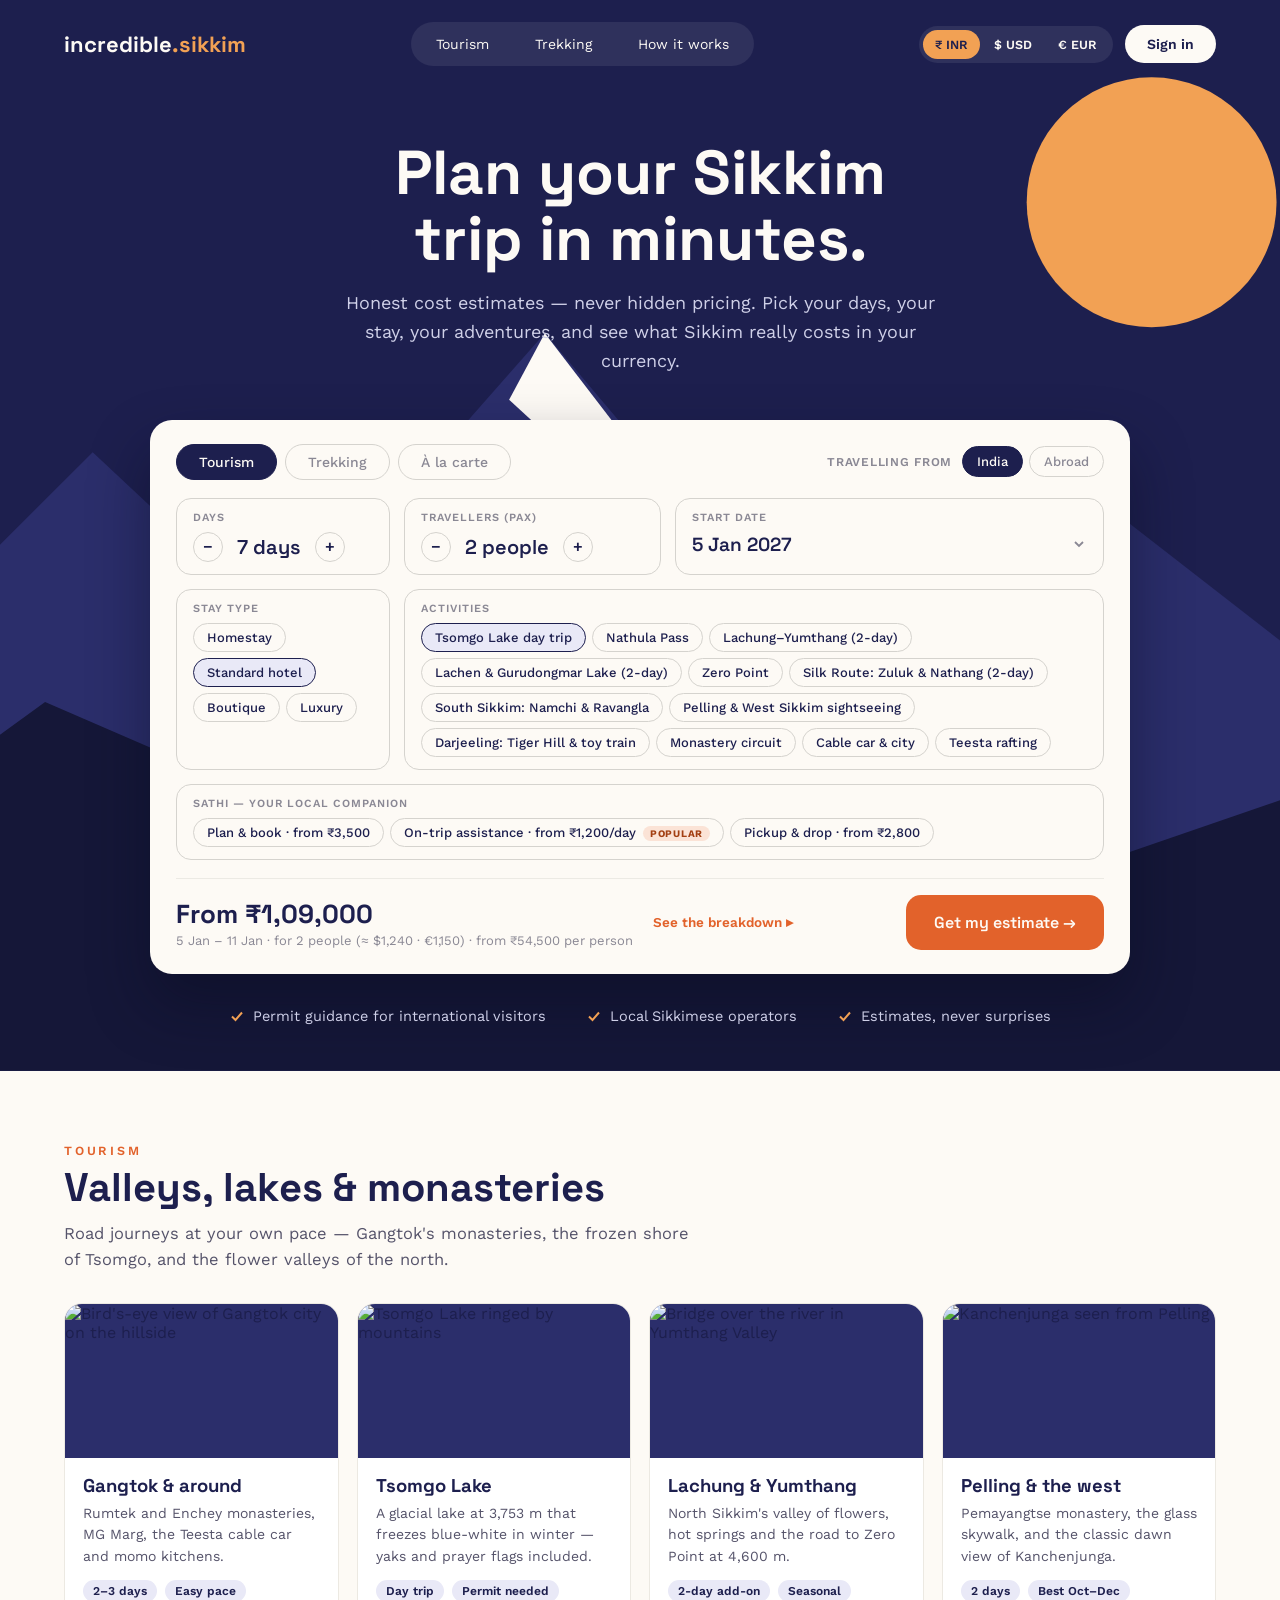
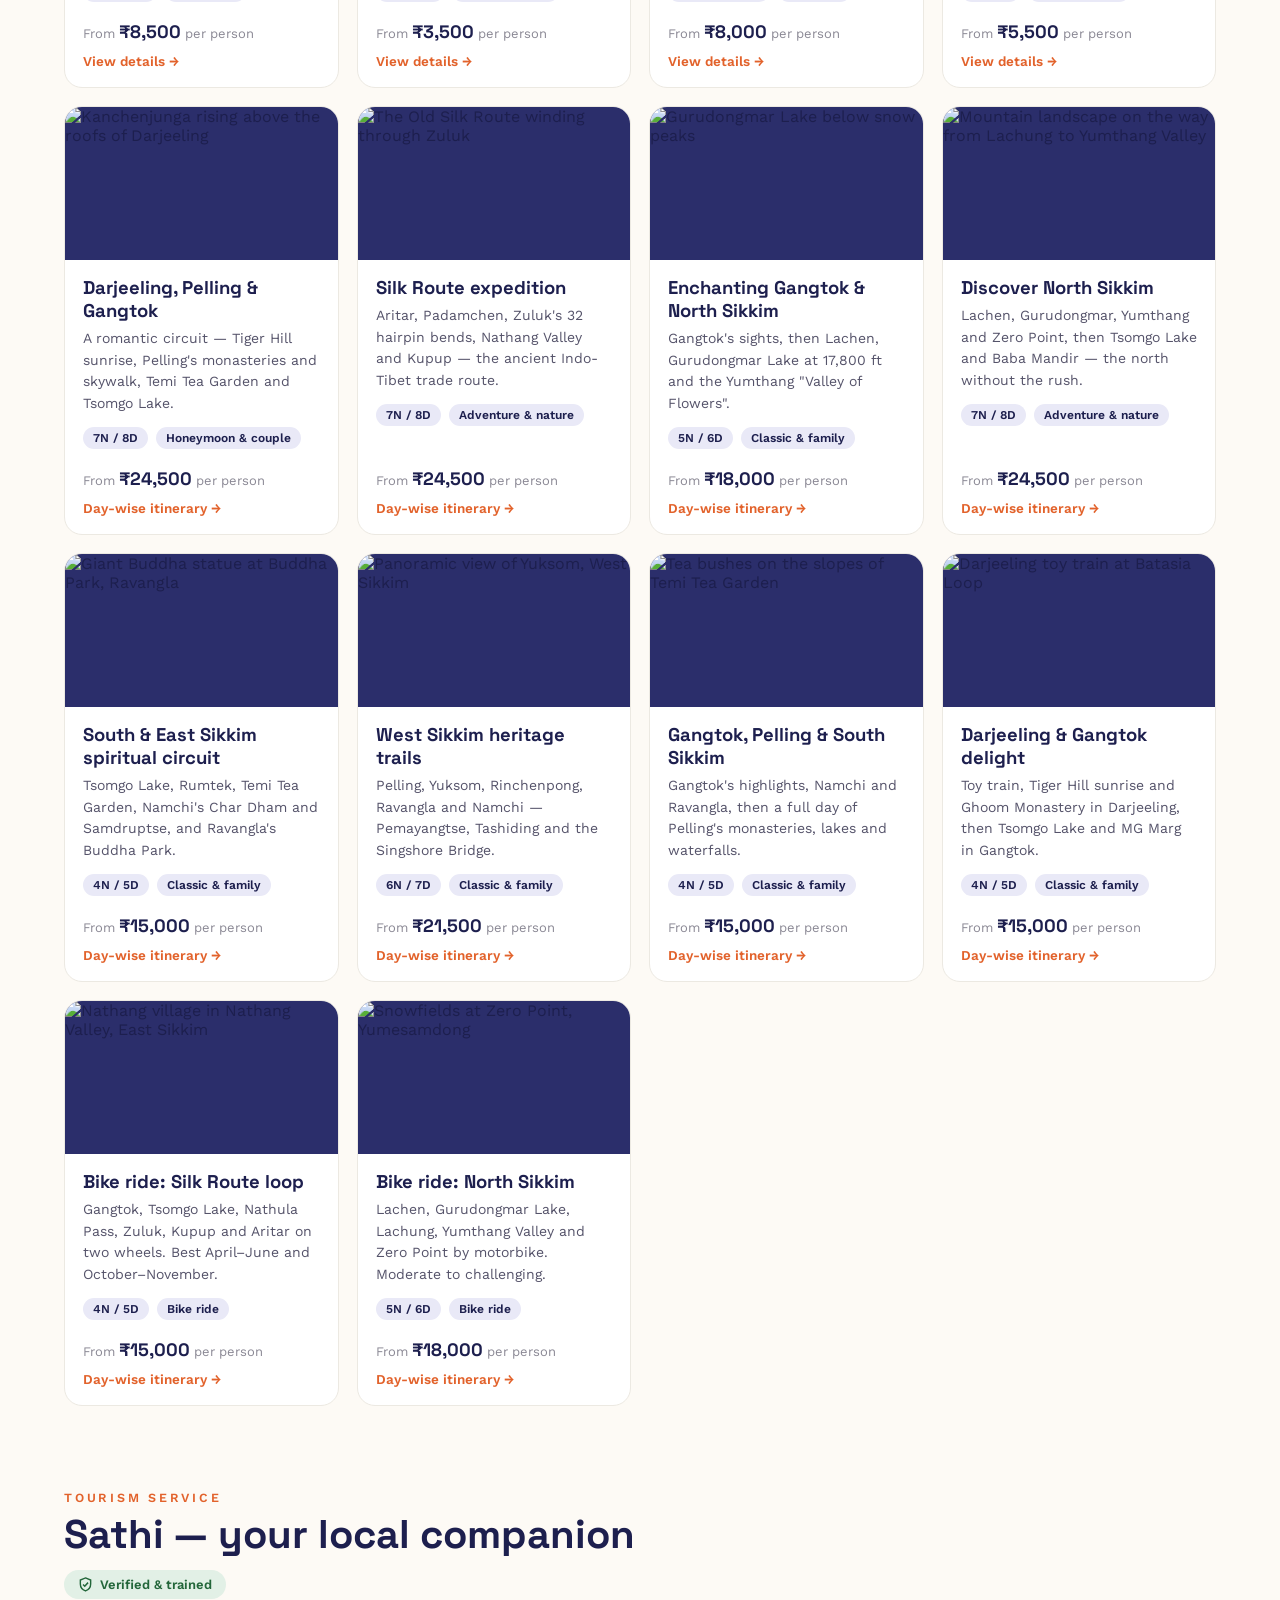
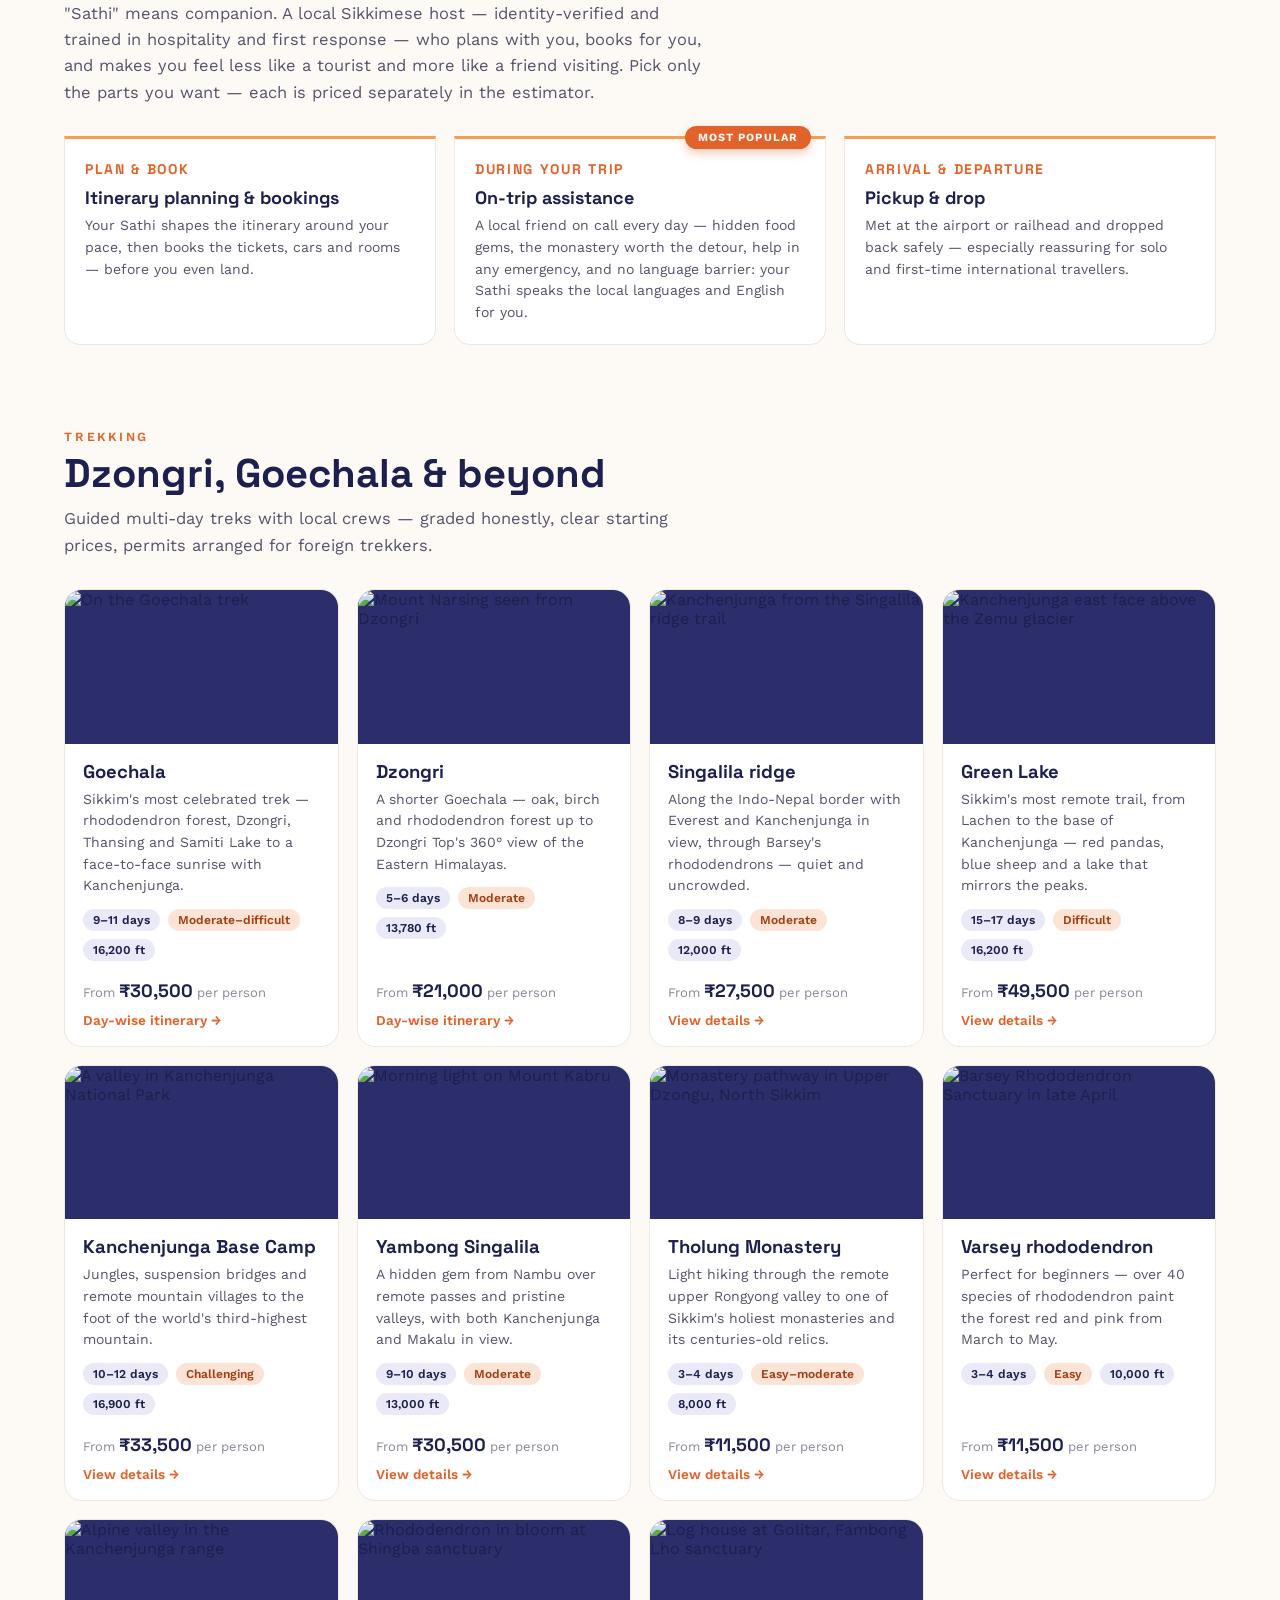
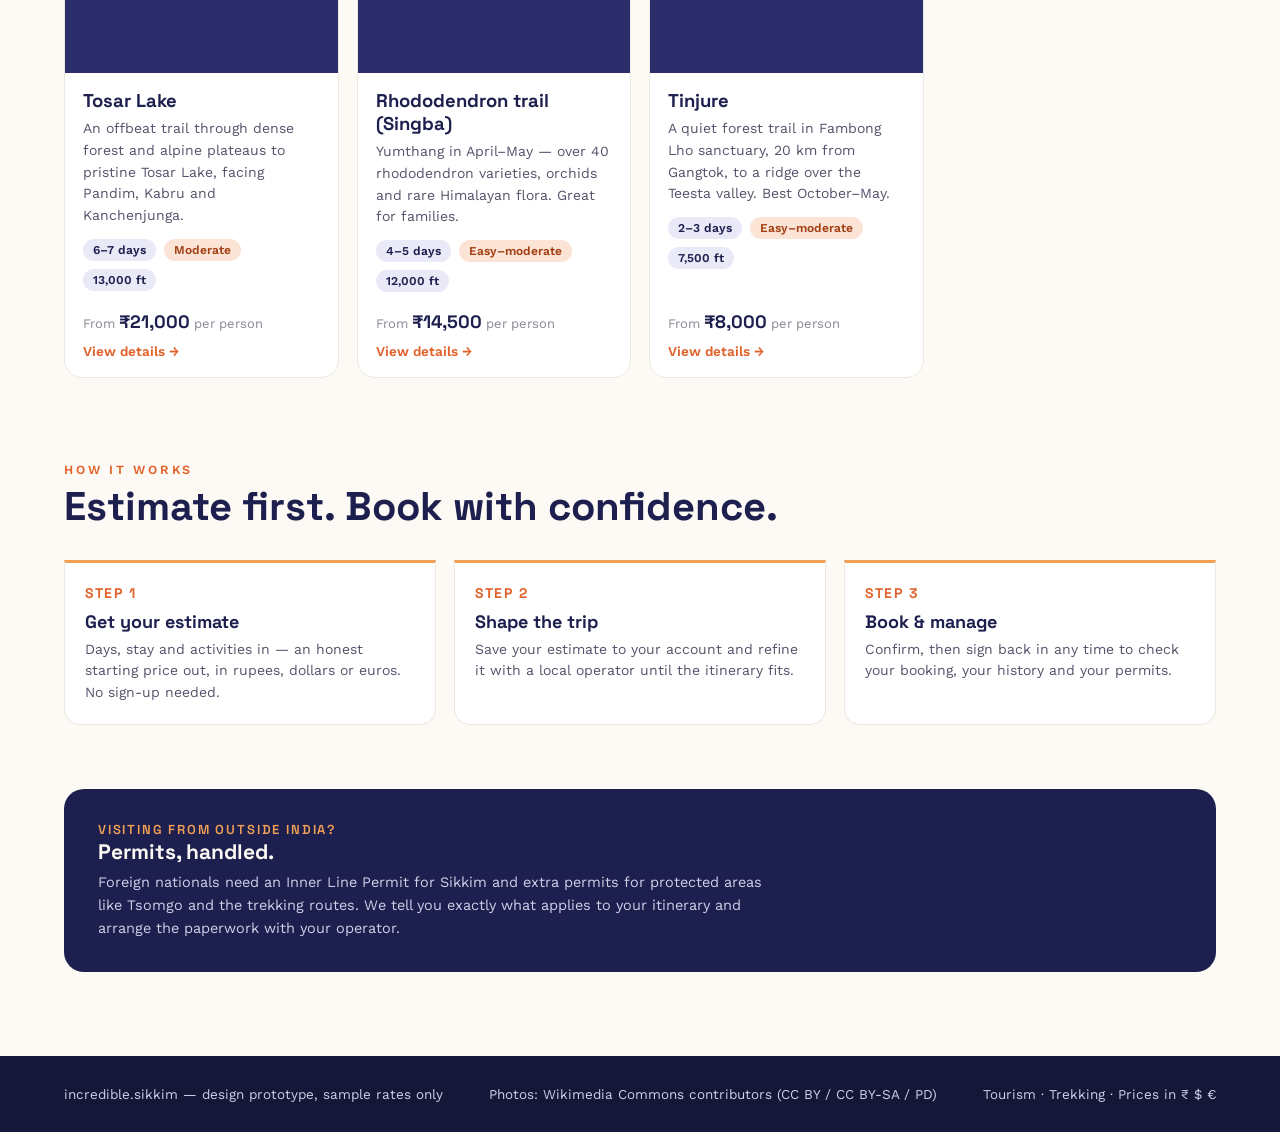
==== commit 3440022c: "Add travellers (pax) to Tourism and Trekking estimates The travellers stepper now shows in every mod" ====
--- a/index.html
+++ b/index.html
@@ -66,8 +66,8 @@
             <button id="days-plus" aria-label="More days">+</button>
           </div>
         </div>
-        <div class="field" id="people-field" style="display: none;">
-          <span class="lbl">INDIVIDUALS</span>
+        <div class="field" id="people-field">
+          <span class="lbl">TRAVELLERS (PAX)</span>
           <div class="stepper">
             <button id="people-minus" aria-label="Fewer people">−</button>
             <span class="num" id="people-num">2 people</span>
@@ -103,7 +103,7 @@
       <div class="est-foot">
         <div class="est-total">
           <span class="num" id="est-range">—</span>
-          <span class="sub" id="est-sub">per person</span>
+          <span class="sub" id="est-sub">for 2 people</span>
         </div>
         <button class="breakdown-toggle" id="bd-toggle">See the breakdown ▸</button>
         <button class="cta" id="cta">Get my estimate →</button>
@@ -370,13 +370,15 @@
     var stays = STAYS[state.mode], acts = ACTS[state.mode];
     var stay = stays.find(function (s) { return s.id === state.stay; }) || stays[0];
     var nights = Math.max(state.days - 1, 1);
+    var pax = state.people;
+    var perPax = pax > 1 ? ' × ' + pax + ' people' : '';
     var out = [];
-    var variable = stay.perNight * nights;
-    out.push({ label: stay.label + ' × ' + nights + ' nights', inr: variable });
+    var variable = stay.perNight * nights * pax;
+    out.push({ label: stay.label + ' × ' + nights + ' nights' + perPax, inr: variable });
     if (state.mode === 'tourism') {
-      var tf = TRANSPORT_FOOD_PER_DAY * state.days;
+      var tf = TRANSPORT_FOOD_PER_DAY * state.days * pax;
       variable += tf;
-      out.push({ label: 'Shared transport & meals × ' + state.days + ' days', inr: tf });
+      out.push({ label: 'Shared transport & meals × ' + state.days + ' days' + perPax, inr: tf });
     } else {
       var trek = TREKS.find(function (t) { return t.id === state.trek; });
       out.push({ label: (trek ? trek.label + ' — ' : '') + 'guide, crew & meals (in package)', inr: 0 });
@@ -391,18 +393,18 @@
     }
     state.acts.forEach(function (id) {
       var a = acts.find(function (x) { return x.id === id; });
-      if (a) out.push({ label: a.label, inr: a.cost });
+      if (a) out.push({ label: a.label + perPax, inr: a.cost * pax });
     });
     if (state.mode === 'tourism') {
       state.comp.forEach(function (id) {
         var c = COMPANION.find(function (x) { return x.id === id; });
         if (c) out.push({
-          label: 'Sathi: ' + c.label + (c.perDay ? ' × ' + state.days + ' days' : ''),
+          label: 'Sathi: ' + c.label + (c.perDay ? ' × ' + state.days + ' days' : '') + (pax > 1 ? ' (whole group)' : ''),
           inr: c.perDay ? c.cost * state.days : c.cost
         });
       });
     }
-    out.push({ label: 'Permits & fees (' + (state.origin === 'india' ? 'Indian national' : 'foreign national') + ')', inr: PERMITS[state.mode][state.origin] });
+    out.push({ label: 'Permits & fees (' + (state.origin === 'india' ? 'Indian national' : 'foreign national') + ')' + perPax, inr: PERMITS[state.mode][state.origin] * pax });
     return out;
   }
 
@@ -415,8 +417,8 @@
 
     var alc = state.mode === 'alacarte';
     document.getElementById('days-field').style.display = alc ? 'none' : '';
-    document.getElementById('people-field').style.display = alc ? '' : 'none';
     document.getElementById('stay-field').style.display = alc ? 'none' : '';
+    document.getElementById('stay-field').style.gridColumn = state.mode === 'trekking' ? '1 / -1' : '';
     var trekField = document.getElementById('trek-field');
     trekField.style.display = state.mode === 'trekking' ? '' : 'none';
     var trekBox = document.getElementById('trek-opts');
@@ -477,6 +479,7 @@
     if (state.mode === 'tourism') {
       actField.style.gridColumn = 'span 2';
       compField.style.display = '';
+      compField.style.gridColumn = '1 / -1';
       var compBox = document.getElementById('comp-opts');
       compBox.innerHTML = '';
       COMPANION.forEach(function (c) {
@@ -510,9 +513,10 @@
       ? state.start.toLocaleDateString('en-GB', { day: 'numeric', month: 'short' })
       : state.start.toLocaleDateString('en-GB', { day: 'numeric', month: 'short' }) + ' – ' + end.toLocaleDateString('en-GB', { day: 'numeric', month: 'short' });
     var others = ['INR', 'USD', 'EUR'].filter(function (c) { return c !== state.currency; })
-      .map(function (c) { return '≈ ' + fmtFrom(total, c); }).join(' · ');
-    var basis = alc ? 'for ' + state.people + (state.people > 1 ? ' people' : ' person') : 'per person';
-    document.getElementById('est-sub').textContent = range + ' · ' + basis + ' · ' + others;
+      .map(function (c) { return fmtFrom(total, c); }).join(' · ');
+    var basis = 'for ' + state.people + (state.people > 1 ? ' people' : ' person') + ' (≈ ' + others + ')'
+      + (state.people > 1 ? ' · from ' + fmtFrom(total / state.people, state.currency) + ' per person' : '');
+    document.getElementById('est-sub').textContent = range + ' · ' + basis;
 
     var table = document.getElementById('bd-table');
     table.innerHTML = '';
@@ -560,7 +564,7 @@
   document.getElementById('days-minus').onclick = function () { state.days = Math.max(2, state.days - 1); render(); };
   document.getElementById('days-plus').onclick = function () { state.days = Math.min(21, state.days + 1); render(); };
   document.getElementById('people-minus').onclick = function () { state.people = Math.max(1, state.people - 1); render(); };
-  document.getElementById('people-plus').onclick = function () { state.people = Math.min(16, state.people + 1); render(); };
+  document.getElementById('people-plus').onclick = function () { state.people = Math.min(30, state.people + 1); render(); };
   document.getElementById('bd-toggle').onclick = function () {
     var bd = document.getElementById('breakdown');
     bd.classList.toggle('open');
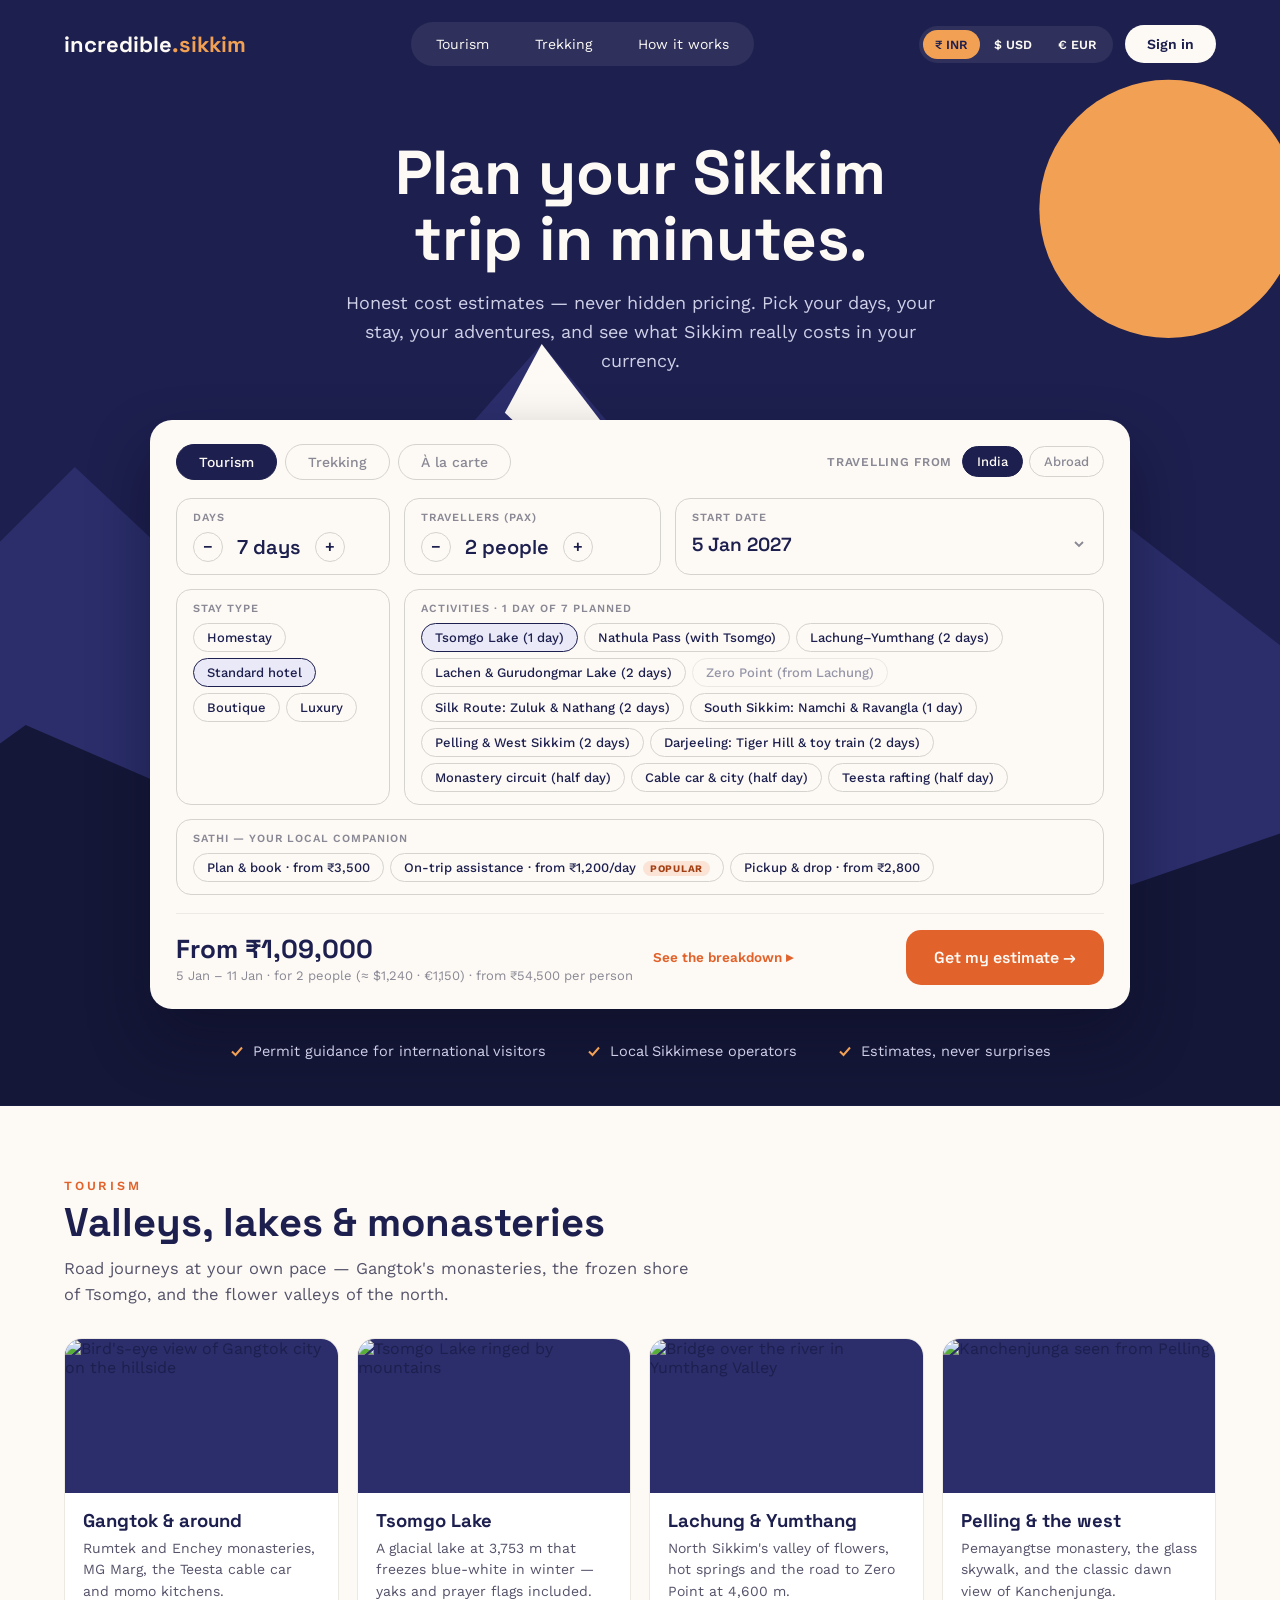
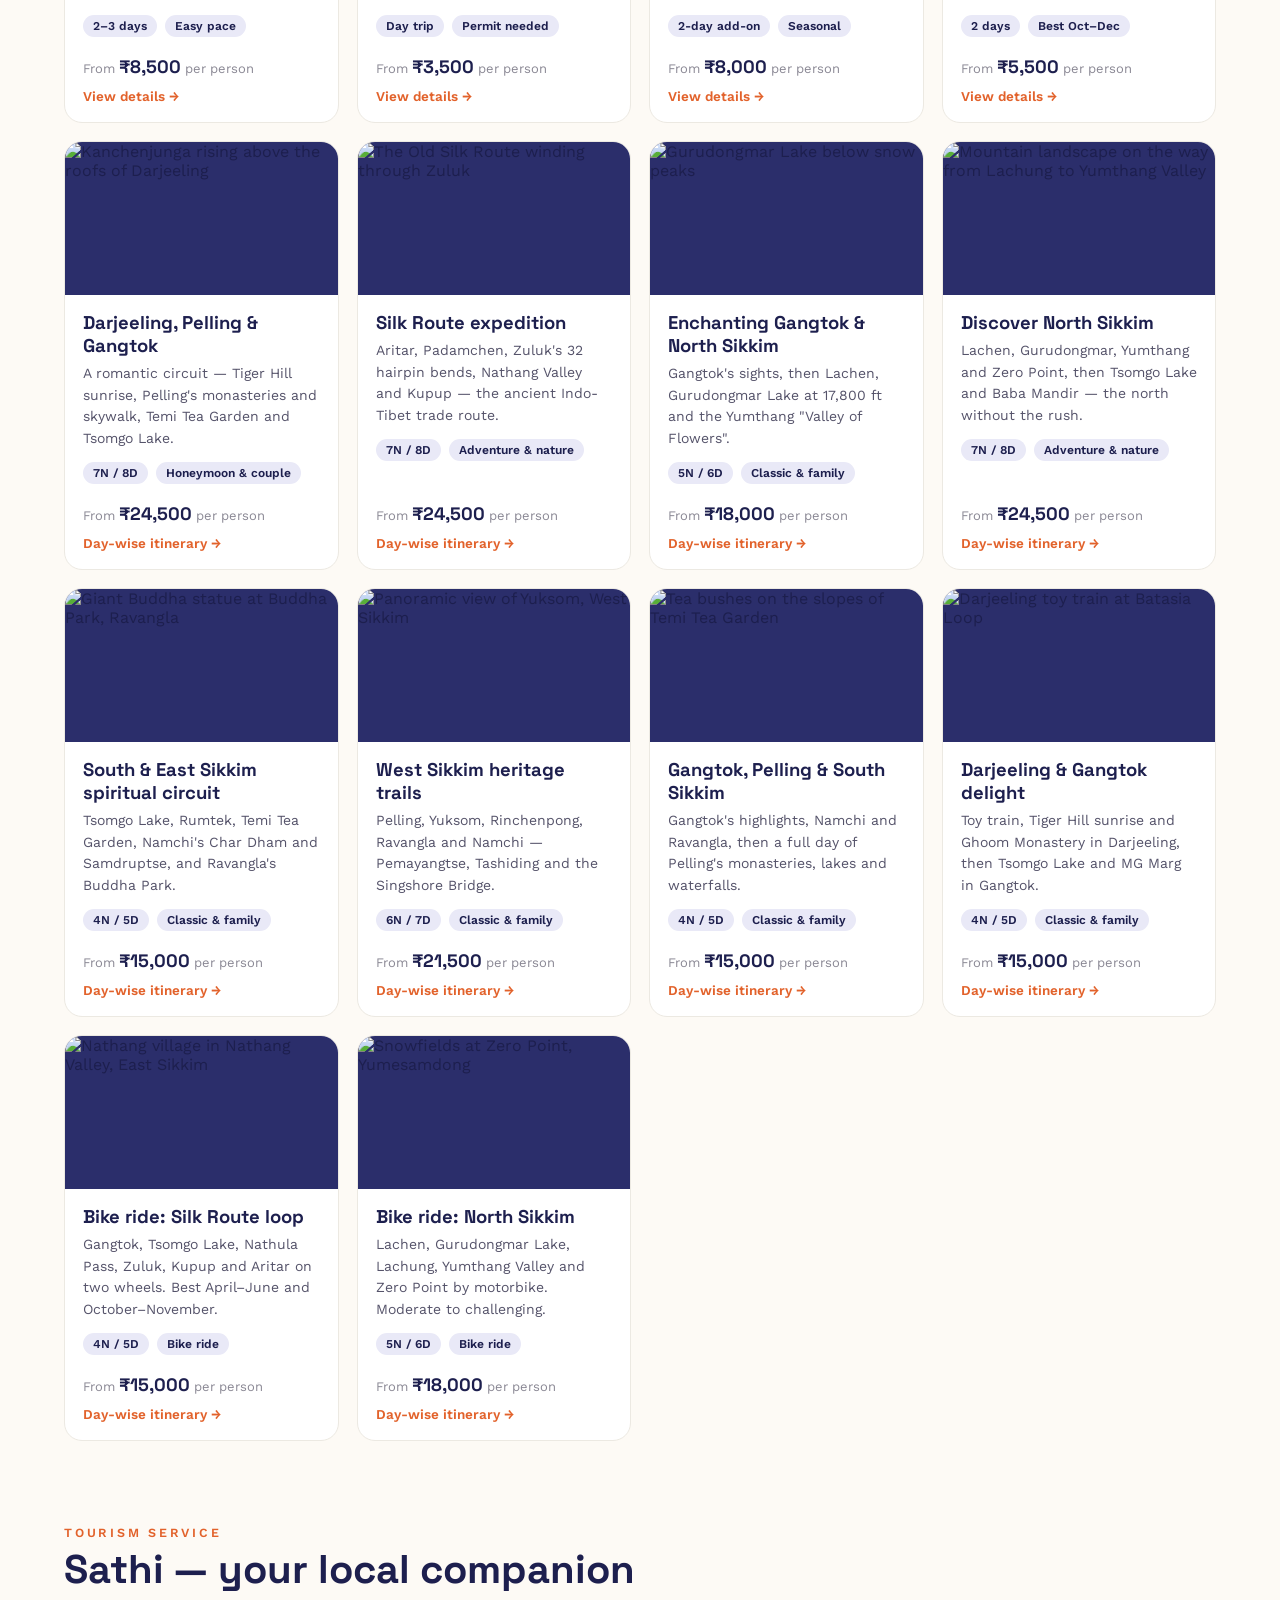
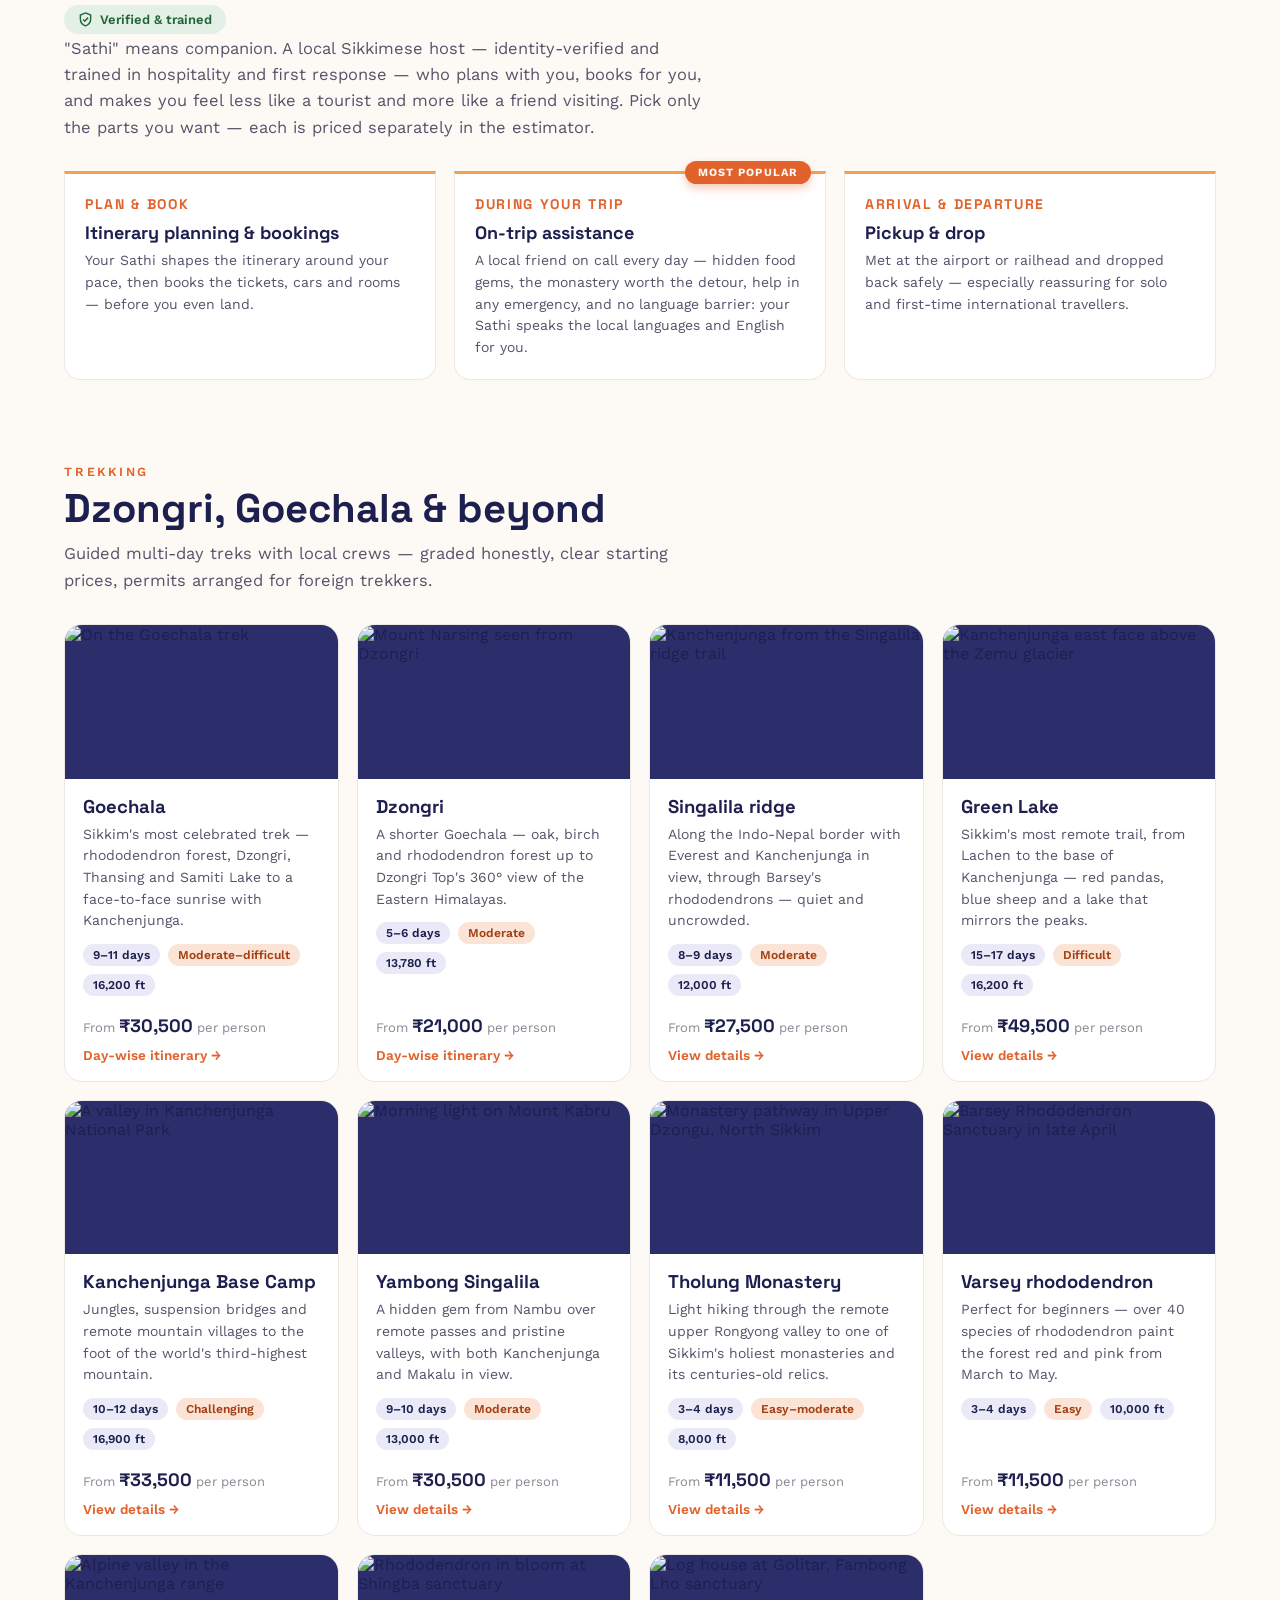
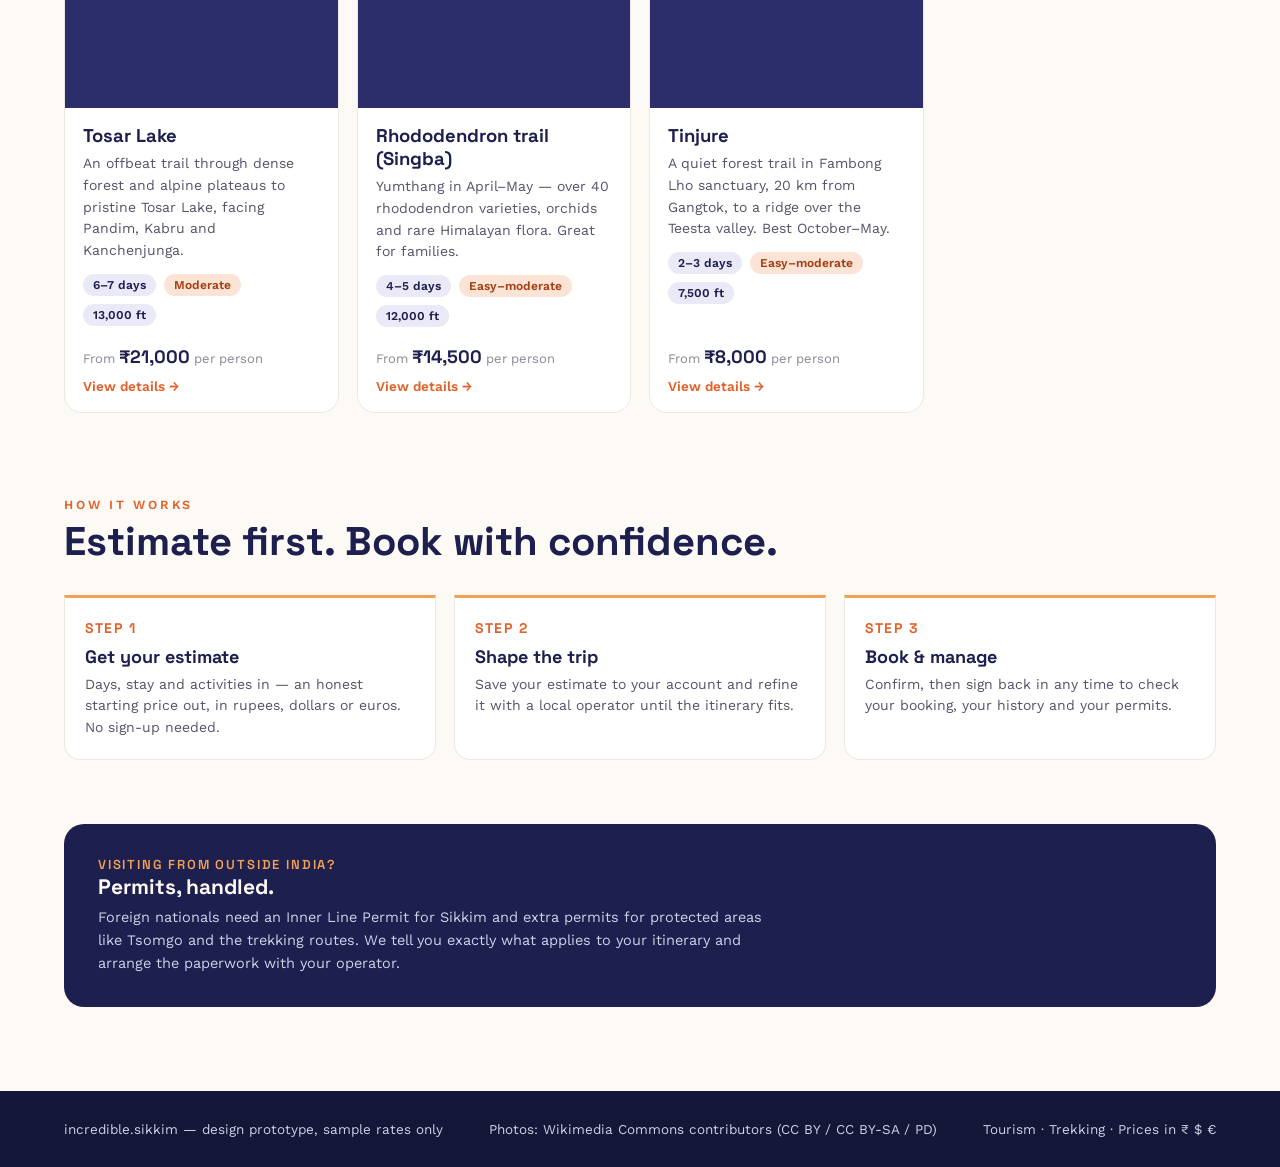
==== commit ed044854: "Limit tourism activities to what fits in the trip length Each activity now has a duration (1 day, 2 " ====
--- a/index.html
+++ b/index.html
@@ -261,18 +261,18 @@
 
   var ACTS = {
     tourism: [
-      { id: 'tsomgo', label: 'Tsomgo Lake day trip', cost: 3500 },
-      { id: 'nathula', label: 'Nathula Pass', cost: 2500, indiaOnly: true },
-      { id: 'north', label: 'Lachung–Yumthang (2-day)', cost: 8000 },
-      { id: 'gurudongmar', label: 'Lachen & Gurudongmar Lake (2-day)', cost: 9000 },
-      { id: 'zeropoint', label: 'Zero Point', cost: 3000 },
-      { id: 'silkroute', label: 'Silk Route: Zuluk & Nathang (2-day)', cost: 9000 },
-      { id: 'south', label: 'South Sikkim: Namchi & Ravangla', cost: 4500 },
-      { id: 'pelling', label: 'Pelling & West Sikkim sightseeing', cost: 4000 },
-      { id: 'darjeeling', label: 'Darjeeling: Tiger Hill & toy train', cost: 5500 },
-      { id: 'monasteries', label: 'Monastery circuit', cost: 1500 },
-      { id: 'cablecar', label: 'Cable car & city', cost: 800 },
-      { id: 'rafting', label: 'Teesta rafting', cost: 1800 }
+      { id: 'tsomgo', label: 'Tsomgo Lake (1 day)', cost: 3500, days: 1 },
+      { id: 'nathula', label: 'Nathula Pass (with Tsomgo)', cost: 2500, days: 0, indiaOnly: true, requires: 'tsomgo' },
+      { id: 'north', label: 'Lachung–Yumthang (2 days)', cost: 8000, days: 2 },
+      { id: 'gurudongmar', label: 'Lachen & Gurudongmar Lake (2 days)', cost: 9000, days: 2 },
+      { id: 'zeropoint', label: 'Zero Point (from Lachung)', cost: 3000, days: 0, requires: 'north' },
+      { id: 'silkroute', label: 'Silk Route: Zuluk & Nathang (2 days)', cost: 9000, days: 2 },
+      { id: 'south', label: 'South Sikkim: Namchi & Ravangla (1 day)', cost: 4500, days: 1 },
+      { id: 'pelling', label: 'Pelling & West Sikkim (2 days)', cost: 4000, days: 2 },
+      { id: 'darjeeling', label: 'Darjeeling: Tiger Hill & toy train (2 days)', cost: 5500, days: 2 },
+      { id: 'monasteries', label: 'Monastery circuit (half day)', cost: 1500, days: 0.5 },
+      { id: 'cablecar', label: 'Cable car & city (half day)', cost: 800, days: 0.5 },
+      { id: 'rafting', label: 'Teesta rafting (half day)', cost: 1800, days: 0.5 }
     ],
     trekking: [
       { id: 'gear', label: 'Gear rental', cost: 2500 },
@@ -287,6 +287,42 @@
     ]
   };
   var CAB_SEATS = 4; // sample: one cab carries up to 4
+
+  // Lachen–Gurudongmar and Lachung–Yumthang share a day: Gangtok → Lachen,
+  // Lachen → Gurudongmar → Lachung, Lachung → Yumthang → Gangtok.
+  var NORTH_COMBO_SAVES = 1;
+
+  function tourismAct(id) { return ACTS.tourism.find(function (x) { return x.id === id; }); }
+  function daysPlanned(acts) {
+    var total = acts.reduce(function (t, id) { var a = tourismAct(id); return t + (a ? a.days : 0); }, 0);
+    if (acts.indexOf('north') !== -1 && acts.indexOf('gurudongmar') !== -1) total -= NORTH_COMBO_SAVES;
+    return total;
+  }
+  function fmtDays(n) { return (n % 1 ? n.toFixed(1) : String(n)) + (n === 1 ? ' day' : ' days'); }
+
+  // Drops activities whose prerequisite is gone, then the most recently added
+  // ones until the plan fits the trip. Returns the labels it removed.
+  function fitActsToDays() {
+    var removed = [];
+    function dropOrphans() {
+      state.acts = state.acts.filter(function (id) {
+        var a = tourismAct(id);
+        var ok = !(a && a.requires && state.acts.indexOf(a.requires) === -1);
+        if (!ok) removed.push(a.label);
+        return ok;
+      });
+    }
+    dropOrphans();
+    while (state.acts.length && daysPlanned(state.acts) > state.days) {
+      var used = daysPlanned(state.acts), idx = state.acts.length - 1;
+      for (var i = state.acts.length - 1; i >= 0; i--) {
+        if (daysPlanned(state.acts.slice(0, i).concat(state.acts.slice(i + 1))) < used) { idx = i; break; }
+      }
+      removed.push(tourismAct(state.acts.splice(idx, 1)[0]).label);
+      dropOrphans();
+    }
+    return removed;
+  }
 
   var TREKS = [
     { id: 'goechala', label: 'Goechala', days: 10 },
@@ -457,8 +493,24 @@
         b.disabled = true;
         b.title = 'Nathula permits are issued to Indian nationals only';
       }
-      b.classList.toggle('active', state.acts.indexOf(a.id) !== -1);
+      var selected = state.acts.indexOf(a.id) !== -1;
+      var why = '';
+      if (state.mode === 'tourism' && !selected && !blocked) {
+        if (a.requires && state.acts.indexOf(a.requires) === -1) {
+          why = a.label.replace(/ \(.*\)$/, '') + ' is visited from ' + tourismAct(a.requires).label.replace(/ \(.*\)$/, '') + ' — add that first.';
+        } else if (daysPlanned(state.acts.concat(a.id)) > state.days) {
+          var left = Math.max(state.days - daysPlanned(state.acts), 0);
+          var extra = daysPlanned(state.acts.concat(a.id)) - daysPlanned(state.acts);
+          why = a.label.replace(/ \(.*\)$/, '') + ' needs '
+            + (extra < a.days ? fmtDays(extra).replace(/ (days?)$/, ' more $1') + ' alongside your other plans' : fmtDays(extra))
+            + (left ? ', but your ' + state.days + '-day trip has only ' + fmtDays(left) + ' free.' : ' — your ' + state.days + '-day trip is already fully planned.')
+            + ' Add days or remove something.';
+        }
+      }
+      if (why) { b.classList.add('nofit'); b.setAttribute('aria-disabled', 'true'); b.title = why; }
+      b.classList.toggle('active', selected);
       b.onclick = function () {
+        if (why) { toast(why); return; }
         var i = state.acts.indexOf(a.id);
         if (i === -1) {
           if (a.group) {
@@ -468,11 +520,18 @@
             });
           }
           state.acts.push(a.id);
-        } else state.acts.splice(i, 1);
+        } else {
+          state.acts.splice(i, 1);
+          if (state.mode === 'tourism') fitActsToDays();
+        }
         render();
       };
       actBox.appendChild(b);
     });
+    if (state.mode === 'tourism') {
+      document.getElementById('act-label').textContent =
+        'ACTIVITIES · ' + fmtDays(daysPlanned(state.acts)).toUpperCase() + ' OF ' + state.days + ' PLANNED';
+    }
 
     var actField = document.getElementById('act-field');
     var compField = document.getElementById('comp-field');
@@ -561,7 +620,14 @@
   document.querySelectorAll('.currency button').forEach(function (b) {
     b.onclick = function () { state.currency = b.dataset.cur; saveCurrency(state.currency); render(); renderTripCards(); };
   });
-  document.getElementById('days-minus').onclick = function () { state.days = Math.max(2, state.days - 1); render(); };
+  document.getElementById('days-minus').onclick = function () {
+    state.days = Math.max(2, state.days - 1);
+    if (state.mode === 'tourism') {
+      var removed = fitActsToDays();
+      if (removed.length) toast('Removed ' + removed.join(', ') + (removed.length > 1 ? ' — they no longer fit' : ' — it no longer fits') + ' in ' + state.days + ' days.');
+    }
+    render();
+  };
   document.getElementById('days-plus').onclick = function () { state.days = Math.min(21, state.days + 1); render(); };
   document.getElementById('people-minus').onclick = function () { state.people = Math.max(1, state.people - 1); render(); };
   document.getElementById('people-plus').onclick = function () { state.people = Math.min(30, state.people + 1); render(); };
--- a/styles.css
+++ b/styles.css
@@ -48,6 +48,7 @@
   .opts button { border: 1.5px solid var(--line); background: transparent; border-radius: 999px; padding: 6px 13px; font-size: 13px; font-weight: 500; color: var(--ink); }
   .opts button.active { background: var(--chip); border-color: var(--night); }
   .opts button:disabled { opacity: 0.45; cursor: not-allowed; text-decoration: line-through; }
+  .opts button.nofit { opacity: 0.45; cursor: not-allowed; }
   .est-foot { display: flex; align-items: center; gap: 20px; border-top: 1.5px solid #eceae4; padding-top: 16px; flex-wrap: wrap; }
   .est-total { display: flex; flex-direction: column; gap: 2px; }
   .est-total .num { font-size: 26px; font-weight: 700; }
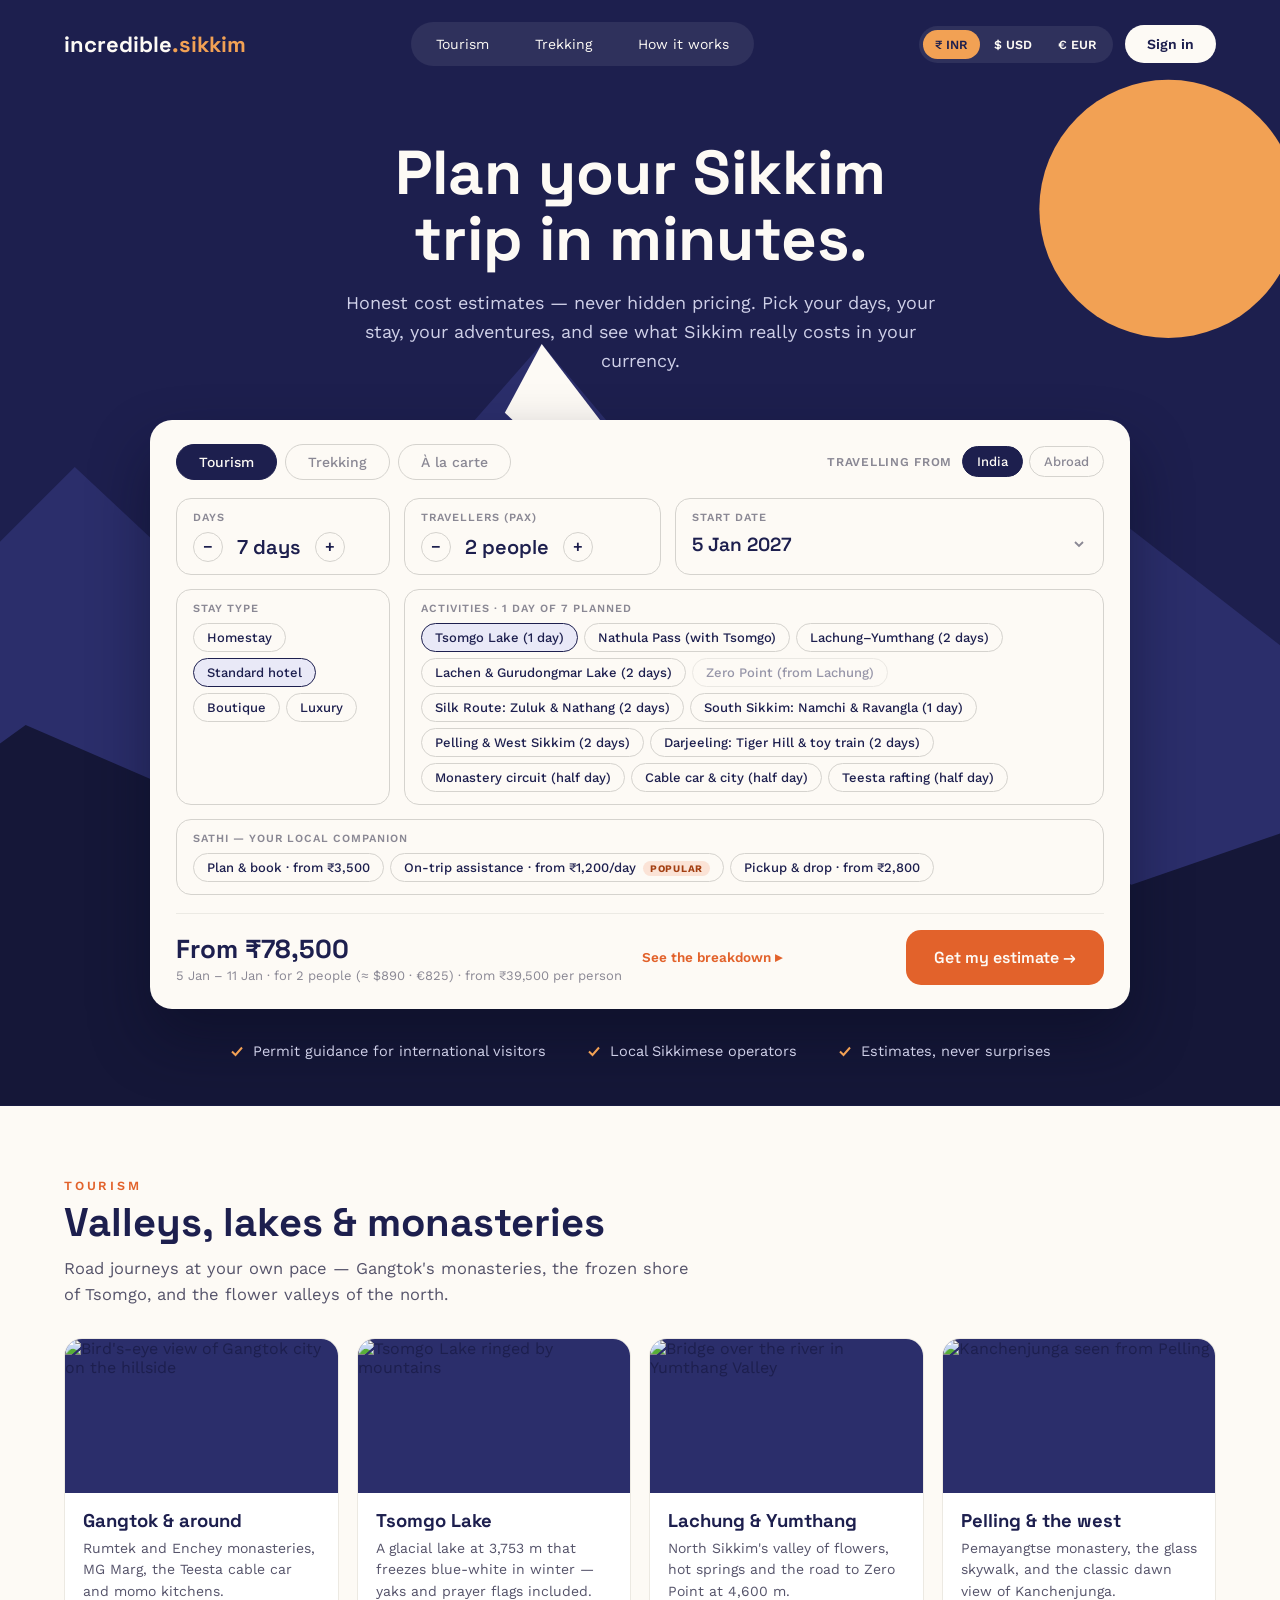
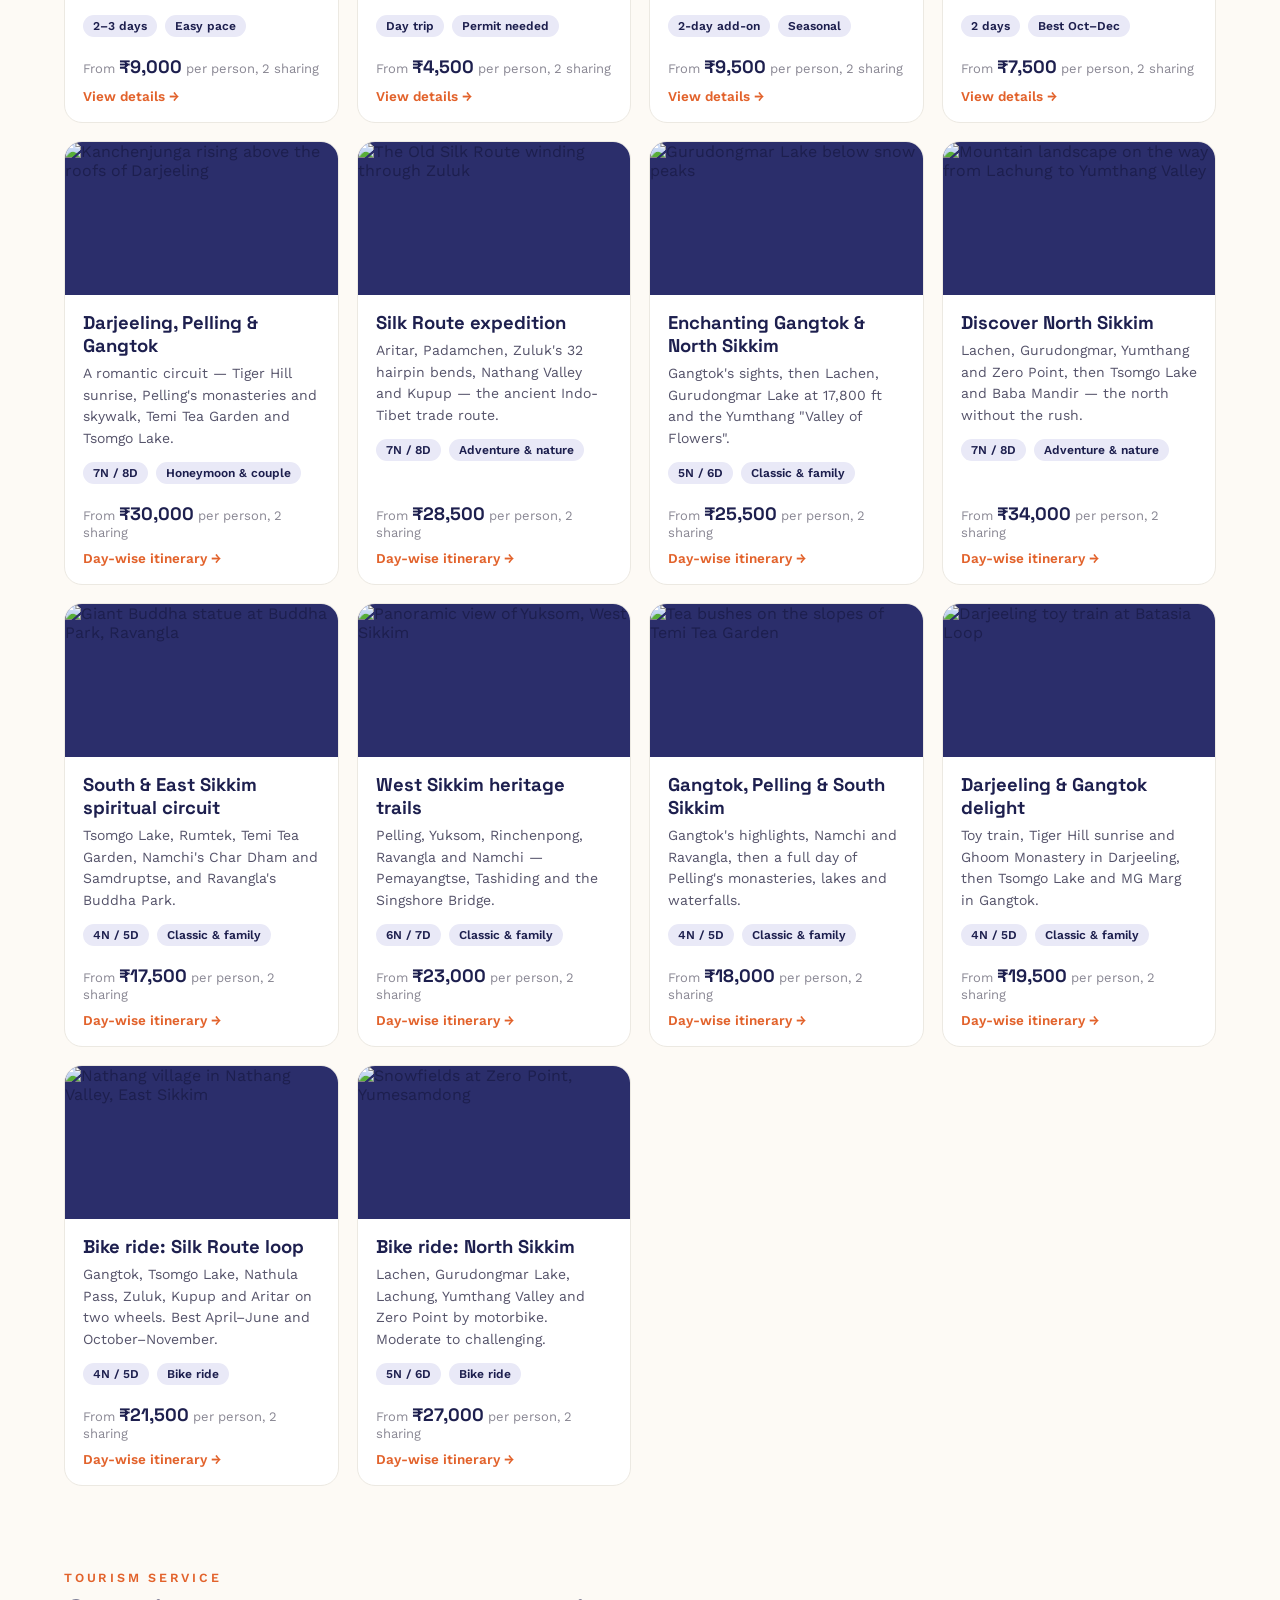
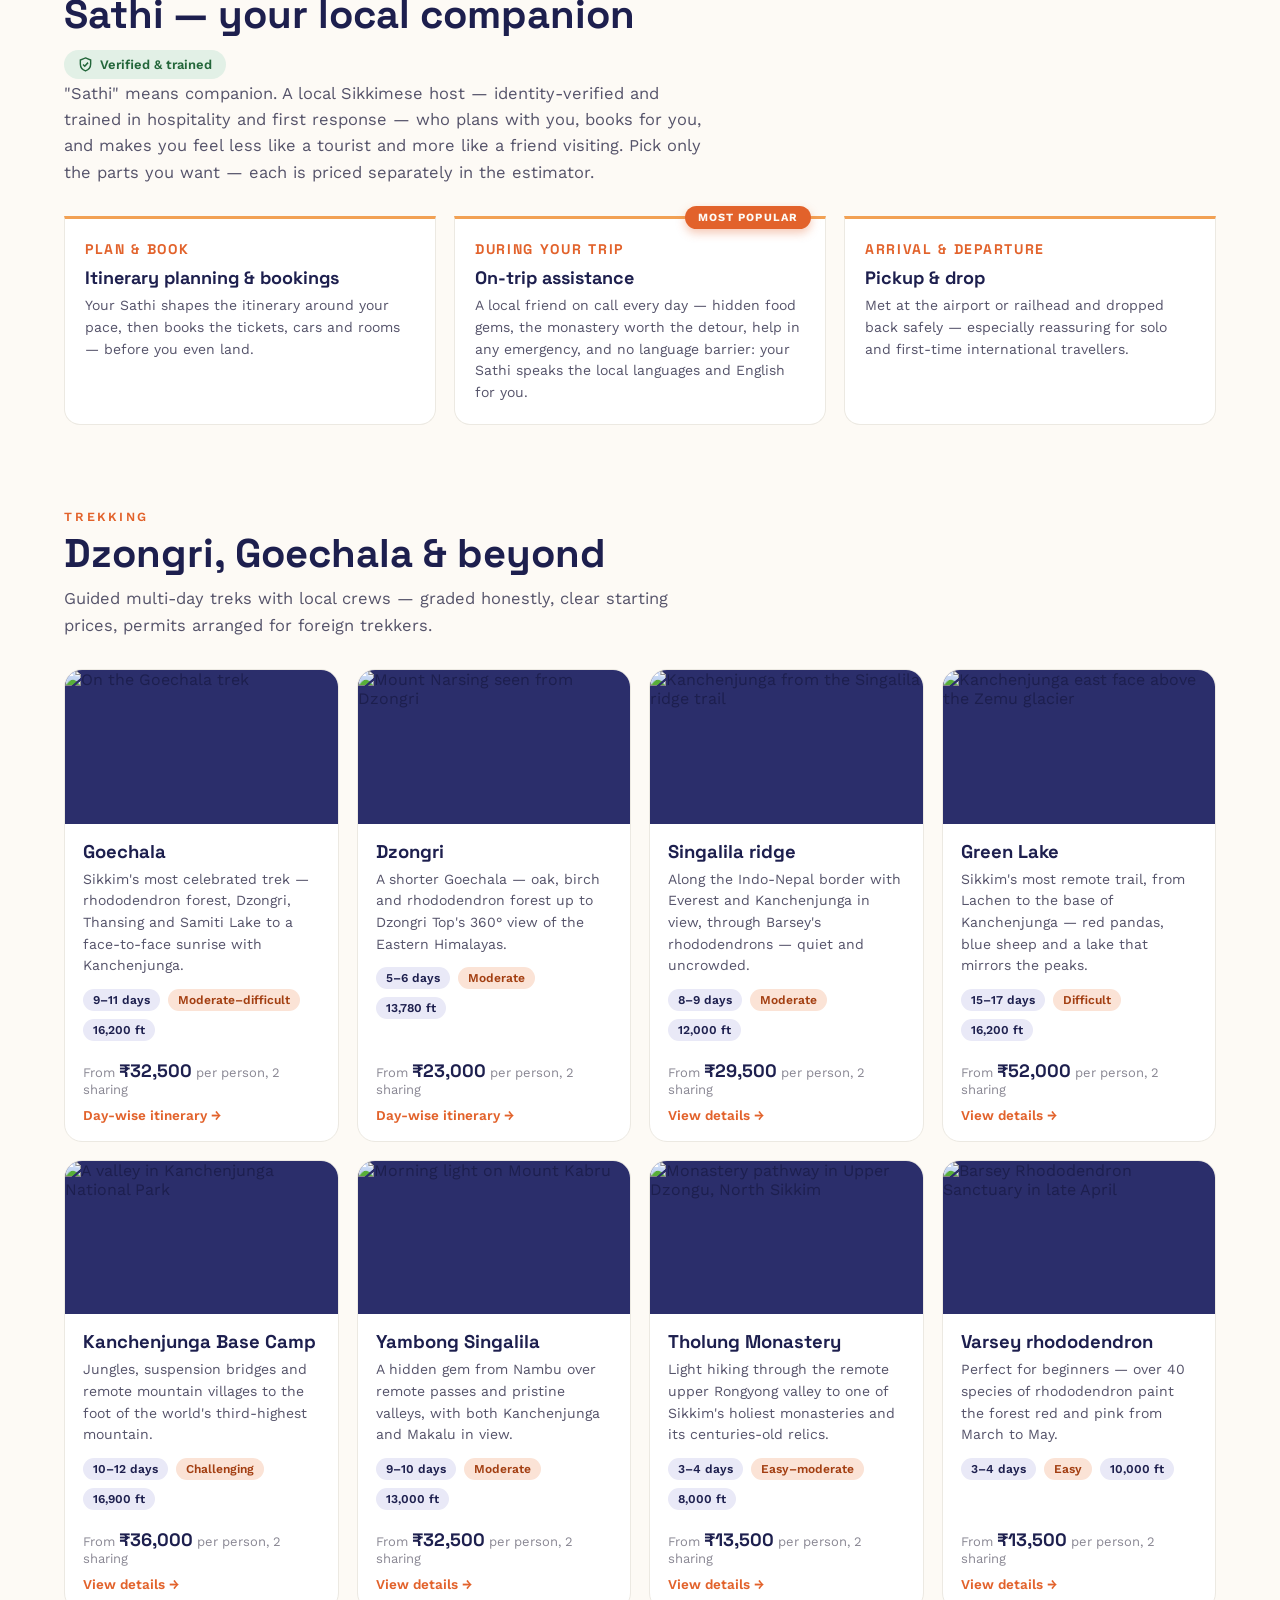
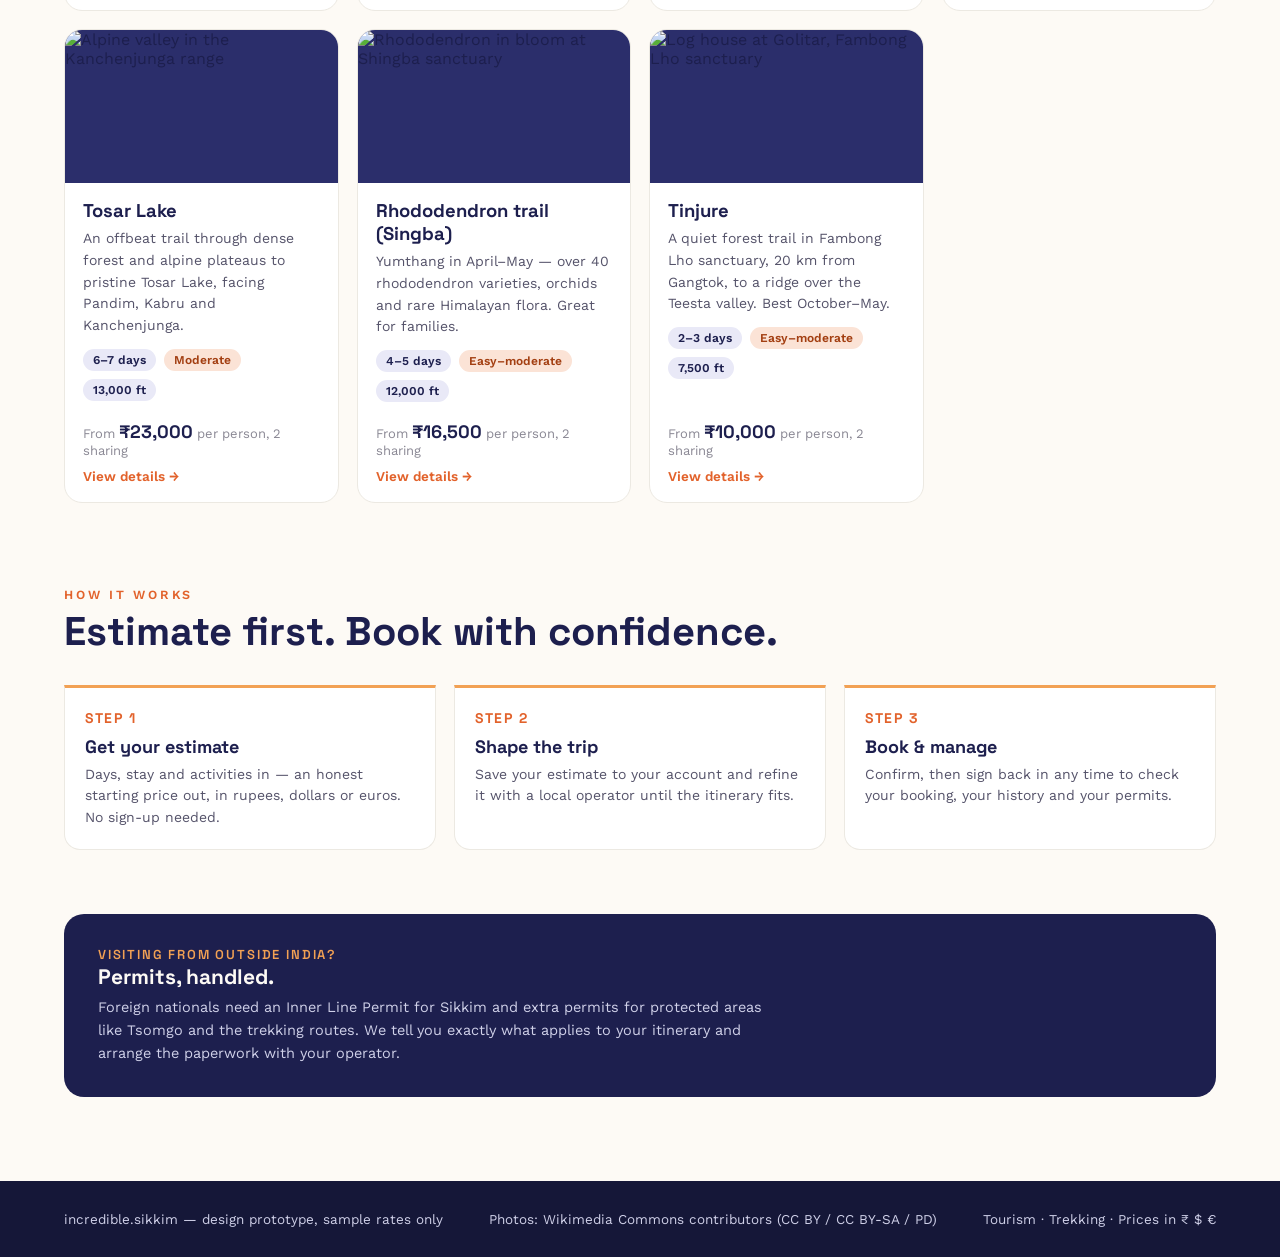
==== commit 50f5c453: "Price shared rooms, cars and trek crews per unit, not per person New pricing.js holds every rate and" ====
--- a/index.html
+++ b/index.html
@@ -205,88 +205,11 @@
 <div class="toast" id="toast" role="status"></div>
 
 <script src="shared.js"></script>
+<script src="pricing.js"></script>
 <script src="trips.js"></script>
 <script>
   var start = new Date(); start.setDate(start.getDate() + 30);
   var state = { mode: 'tourism', origin: 'india', days: 7, people: 2, currency: loadCurrency(), stay: 'standard', acts: ['tsomgo'], comp: [], trek: 'dzongri', start: start, calMonth: new Date(start.getFullYear(), start.getMonth(), 1) };
-
-  // Sample seasonal pricing: monthly factor on stay + daily costs, weekends +15%.
-  // Seasonal pricing bands, applied per travel day. Spring peak costs more
-  // when the trip starts within CLOSE_BOOKING_DAYS of the booking date.
-  var BANDS = {
-    holiday: { f: 1.40, tag: 'Holiday peak', cls: 'festive' },
-    spring:  { f: 1.30, fClose: 1.40, tag: 'Spring peak', cls: 'peak' },
-    autumn:  { f: 1.15, tag: 'Autumn & winter', cls: 'peak' },
-    monsoon: { f: 0.80, tag: 'Monsoon', cls: 'low' },
-    quiet:   { f: 0.90, tag: 'Quiet winter', cls: 'low' }
-  };
-  var CLOSE_BOOKING_DAYS = 15;
-  var WEEKEND_FACTOR = 1.15;
-
-  function bandFor(date) {
-    var m = date.getMonth(), d = date.getDate();
-    if ((m === 11 && d >= 15) || (m === 0 && d <= 10)) return BANDS.holiday;
-    if (m >= 2 && m <= 5) return BANDS.spring;
-    if (m >= 6 && m <= 8) return BANDS.monsoon;
-    if (m >= 9 || (m === 0 && d <= 15)) return BANDS.autumn;
-    return BANDS.quiet;
-  }
-  function isCloseBooking(tripStart) {
-    var today = new Date(); today.setHours(0, 0, 0, 0);
-    return (tripStart - today) / 86400000 < CLOSE_BOOKING_DAYS;
-  }
-  function bandFactor(band, close) {
-    return close && band.fClose ? band.fClose : band.f;
-  }
-
-  var COMPANION = [
-    { id: 'plan', label: 'Plan & book', cost: 3500, perDay: false },
-    { id: 'assist', label: 'On-trip assistance', cost: 1200, perDay: true },
-    { id: 'pickup', label: 'Pickup & drop', cost: 2800, perDay: false }
-  ];
-
-  var STAYS = {
-    tourism: [
-      { id: 'homestay', label: 'Homestay', perNight: 2200 },
-      { id: 'standard', label: 'Standard hotel', perNight: 3800 },
-      { id: 'boutique', label: 'Boutique', perNight: 7000 },
-      { id: 'luxury', label: 'Luxury', perNight: 13000 }
-    ],
-    trekking: [
-      { id: 'camp-std', label: 'Standard camp', perNight: 4800 },
-      { id: 'camp-comfort', label: 'Comfort camp', perNight: 6500 },
-      { id: 'teahouse', label: 'Teahouse mix', perNight: 4000 }
-    ]
-  };
-
-  var ACTS = {
-    tourism: [
-      { id: 'tsomgo', label: 'Tsomgo Lake (1 day)', cost: 3500, days: 1 },
-      { id: 'nathula', label: 'Nathula Pass (with Tsomgo)', cost: 2500, days: 0, indiaOnly: true, requires: 'tsomgo' },
-      { id: 'north', label: 'Lachung–Yumthang (2 days)', cost: 8000, days: 2 },
-      { id: 'gurudongmar', label: 'Lachen & Gurudongmar Lake (2 days)', cost: 9000, days: 2 },
-      { id: 'zeropoint', label: 'Zero Point (from Lachung)', cost: 3000, days: 0, requires: 'north' },
-      { id: 'silkroute', label: 'Silk Route: Zuluk & Nathang (2 days)', cost: 9000, days: 2 },
-      { id: 'south', label: 'South Sikkim: Namchi & Ravangla (1 day)', cost: 4500, days: 1 },
-      { id: 'pelling', label: 'Pelling & West Sikkim (2 days)', cost: 4000, days: 2 },
-      { id: 'darjeeling', label: 'Darjeeling: Tiger Hill & toy train (2 days)', cost: 5500, days: 2 },
-      { id: 'monasteries', label: 'Monastery circuit (half day)', cost: 1500, days: 0.5 },
-      { id: 'cablecar', label: 'Cable car & city (half day)', cost: 800, days: 0.5 },
-      { id: 'rafting', label: 'Teesta rafting (half day)', cost: 1800, days: 0.5 }
-    ],
-    trekking: [
-      { id: 'gear', label: 'Gear rental', cost: 2500 },
-      { id: 'porter', label: 'Personal porter', cost: 4500 },
-      { id: 'acclim', label: 'Extra acclimatisation day', cost: 5200 },
-      { id: 'darjeeling', label: 'Darjeeling extension', cost: 6000 }
-    ],
-    alacarte: [
-      { id: 'cab', label: 'Cab — pickup & drop', cost: 2800, perVehicle: true },
-      { id: 'nathula', label: 'Day tour: Nathula Pass', cost: 4500, perPerson: true, group: 'tour', indiaOnly: true },
-      { id: 'south', label: 'Day tour: South Sikkim', cost: 3200, perPerson: true, group: 'tour' }
-    ]
-  };
-  var CAB_SEATS = 4; // sample: one cab carries up to 4
 
   // Lachen–Gurudongmar and Lachung–Yumthang share a day: Gangtok → Lachen,
   // Lachen → Gurudongmar → Lachung, Lachung → Yumthang → Gangtok.
@@ -324,24 +247,6 @@
     return removed;
   }
 
-  var TREKS = [
-    { id: 'goechala', label: 'Goechala', days: 10 },
-    { id: 'dzongri', label: 'Dzongri', days: 7 },
-    { id: 'singalila', label: 'Singalila ridge', days: 9 },
-    { id: 'greenlake', label: 'Green Lake', days: 16 },
-    { id: 'kbc', label: 'Kanchenjunga Base Camp', days: 11 },
-    { id: 'yambong', label: 'Yambong Singalila', days: 10 },
-    { id: 'tholung', label: 'Tholung Monastery', days: 4 },
-    { id: 'varsey', label: 'Varsey rhododendron', days: 4 },
-    { id: 'tosar', label: 'Tosar Lake', days: 7 },
-    { id: 'singba', label: 'Rhododendron trail (Singba)', days: 5 },
-    { id: 'tinjure', label: 'Tinjure', days: 3 }
-  ];
-
-  // Sample per-person daily cost for shared transport and meals (tourism only;
-  // trek packages already include food and crew).
-  var TRANSPORT_FOOD_PER_DAY = 1800;
-  var PERMITS = { tourism: { india: 500, abroad: 2500 }, trekking: { india: 1500, abroad: 4500 } };
   function renderTripCards() {
     [['tourism', 'tour-cards'], ['trekking', 'trek-cards']].forEach(function (pair) {
       var box = document.getElementById(pair[1]);
@@ -352,96 +257,12 @@
     });
   }
 
-  function tripDates() {
-    var ds = [];
-    for (var i = 0; i < state.days; i++) {
-      var d = new Date(state.start); d.setDate(d.getDate() + i); ds.push(d);
-    }
-    return ds;
-  }
-
-  function seasonInfo() {
-    var ds = tripDates(), sum = 0, weekends = 0, tags = [], closeHit = false;
-    var close = isCloseBooking(state.start);
-    ds.forEach(function (d) {
-      var we = d.getDay() === 0 || d.getDay() === 6;
-      if (we) weekends++;
-      var band = bandFor(d);
-      if (tags.indexOf(band.tag) === -1) tags.push(band.tag);
-      if (close && band.fClose) closeHit = true;
-      sum += bandFactor(band, close) * (we ? WEEKEND_FACTOR : 1);
-    });
-    var tag = tags.join(' → ') + (closeHit ? ', booked within ' + CLOSE_BOOKING_DAYS + ' days' : '');
-    return { factor: sum / ds.length, weekends: weekends, tag: tag };
-  }
-
   function lines() {
-    if (state.mode === 'alacarte') {
-      var out2 = [], varSum = 0;
-      state.acts.forEach(function (id) {
-        var a = ACTS.alacarte.find(function (x) { return x.id === id; });
-        if (!a) return;
-        var amt, label = a.label;
-        if (a.perVehicle) {
-          var cabs = Math.ceil(state.people / CAB_SEATS);
-          amt = a.cost * cabs;
-          label += ' (' + cabs + ' cab' + (cabs > 1 ? 's' : '') + ', up to ' + CAB_SEATS + ' seats each)';
-        } else {
-          amt = a.cost * state.people;
-          label += ' × ' + state.people + (a.indiaOnly ? ' (permit included)' : '');
-        }
-        varSum += amt;
-        out2.push({ label: label, inr: amt });
-      });
-      var si2 = seasonInfo();
-      var adj2 = Math.round((si2.factor - 1) * varSum);
-      if (adj2 !== 0 && varSum > 0) {
-        out2.push({
-          label: 'Season & weekend (' + si2.tag + (si2.weekends ? ', weekend day' : '') + ')',
-          inr: adj2, signed: true
-        });
-      }
-      return out2;
-    }
-    var stays = STAYS[state.mode], acts = ACTS[state.mode];
-    var stay = stays.find(function (s) { return s.id === state.stay; }) || stays[0];
-    var nights = Math.max(state.days - 1, 1);
-    var pax = state.people;
-    var perPax = pax > 1 ? ' × ' + pax + ' people' : '';
-    var out = [];
-    var variable = stay.perNight * nights * pax;
-    out.push({ label: stay.label + ' × ' + nights + ' nights' + perPax, inr: variable });
-    if (state.mode === 'tourism') {
-      var tf = TRANSPORT_FOOD_PER_DAY * state.days * pax;
-      variable += tf;
-      out.push({ label: 'Shared transport & meals × ' + state.days + ' days' + perPax, inr: tf });
-    } else {
-      var trek = TREKS.find(function (t) { return t.id === state.trek; });
-      out.push({ label: (trek ? trek.label + ' — ' : '') + 'guide, crew & meals (in package)', inr: 0 });
-    }
-    var si = seasonInfo();
-    var adj = Math.round((si.factor - 1) * variable);
-    if (adj !== 0) {
-      out.push({
-        label: 'Season & weekends (' + si.tag + (si.weekends ? ', ' + si.weekends + ' weekend day' + (si.weekends > 1 ? 's' : '') : '') + ')',
-        inr: adj, signed: true
-      });
-    }
-    state.acts.forEach(function (id) {
-      var a = acts.find(function (x) { return x.id === id; });
-      if (a) out.push({ label: a.label + perPax, inr: a.cost * pax });
-    });
-    if (state.mode === 'tourism') {
-      state.comp.forEach(function (id) {
-        var c = COMPANION.find(function (x) { return x.id === id; });
-        if (c) out.push({
-          label: 'Sathi: ' + c.label + (c.perDay ? ' × ' + state.days + ' days' : '') + (pax > 1 ? ' (whole group)' : ''),
-          inr: c.perDay ? c.cost * state.days : c.cost
-        });
-      });
-    }
-    out.push({ label: 'Permits & fees (' + (state.origin === 'india' ? 'Indian national' : 'foreign national') + ')' + perPax, inr: PERMITS[state.mode][state.origin] * pax });
-    return out;
+    return estimate({
+      mode: state.mode, days: state.mode === 'alacarte' ? 1 : state.days, pax: state.people,
+      stay: state.stay, acts: state.acts, comp: state.comp, trek: state.trek,
+      origin: state.origin, start: state.start
+    });
   }
 
   function render() {
@@ -486,7 +307,7 @@
     ACTS[state.mode].forEach(function (a) {
       var b = document.createElement('button');
       b.textContent = alc
-        ? a.label + ' · from ' + fmtExact(a.cost, state.currency) + (a.perVehicle ? '/cab' : '/person')
+        ? a.label + ' · from ' + [a.perVehicle ? fmtExact(a.perVehicle, state.currency) + '/car' : '', a.perPerson ? fmtExact(a.perPerson, state.currency) + '/person' : ''].filter(Boolean).join(' + ')
         : a.label;
       var blocked = a.indiaOnly && state.origin === 'abroad';
       if (blocked) {
